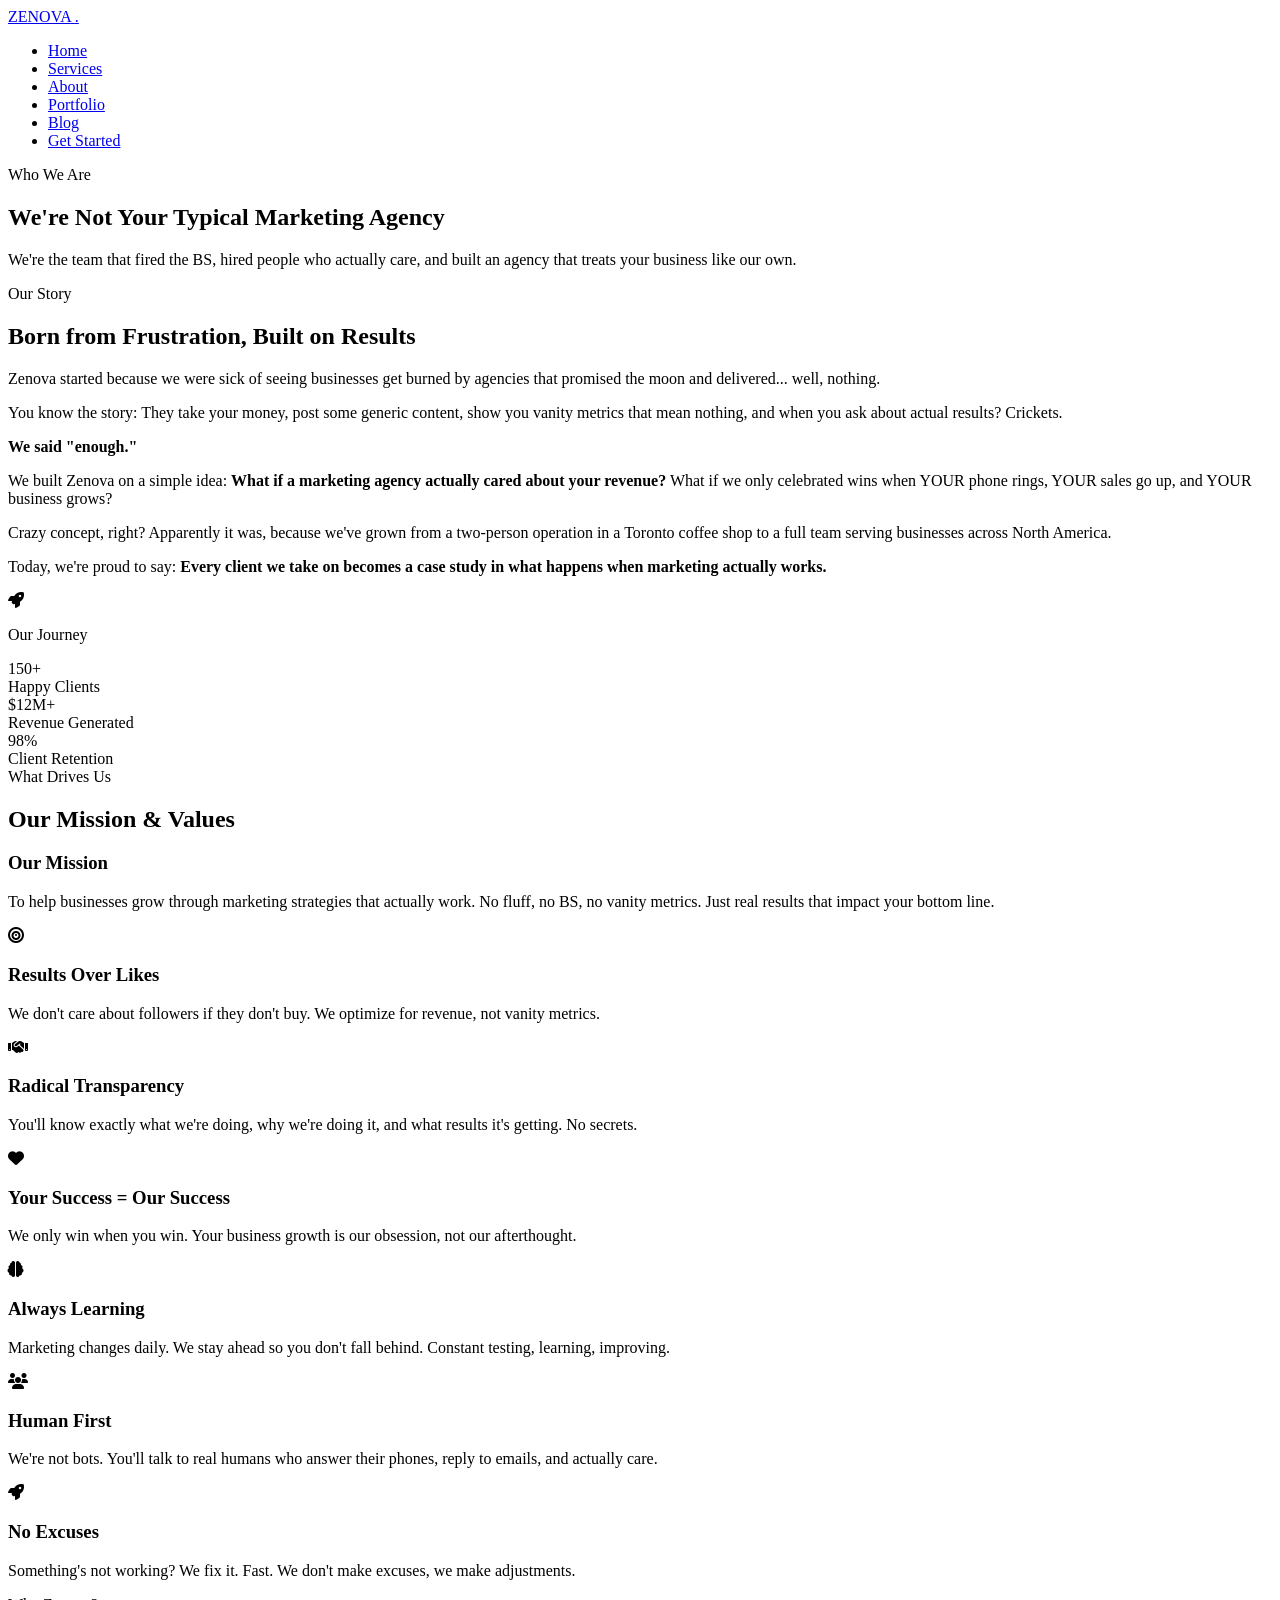
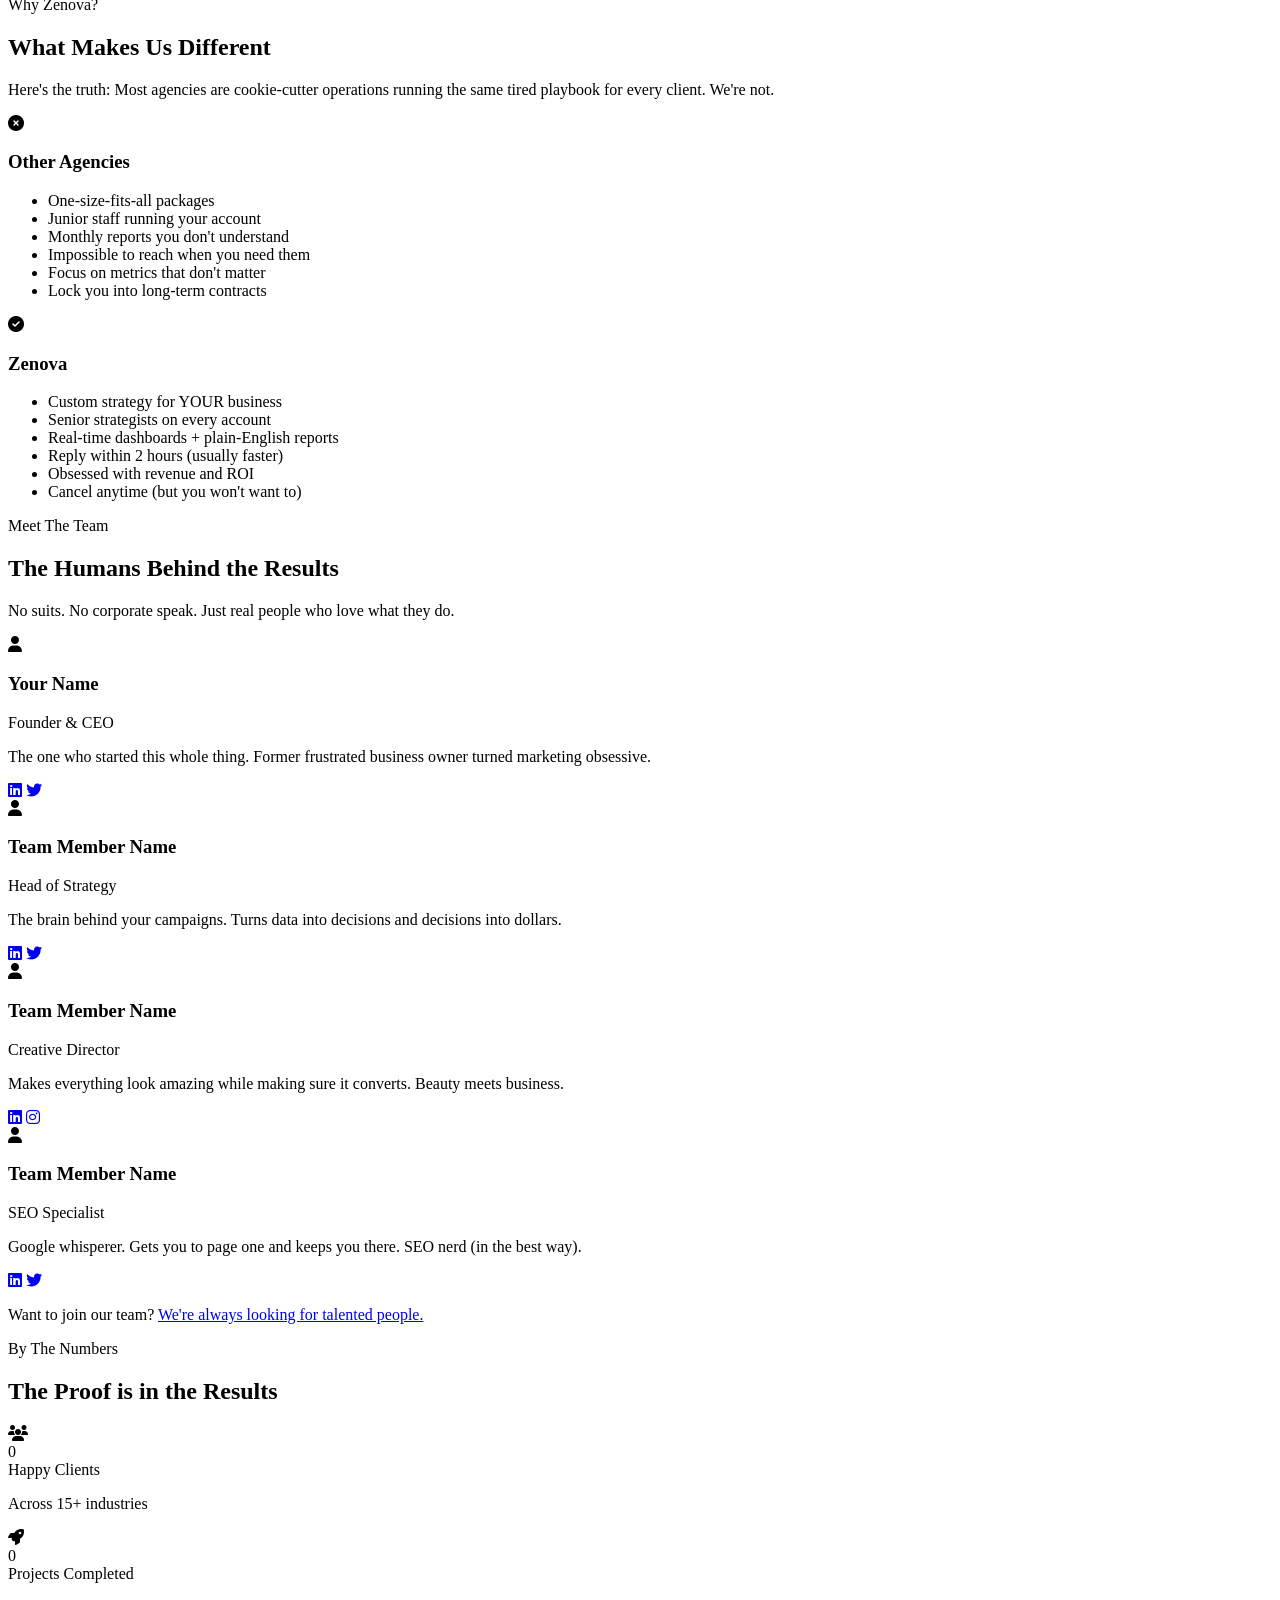
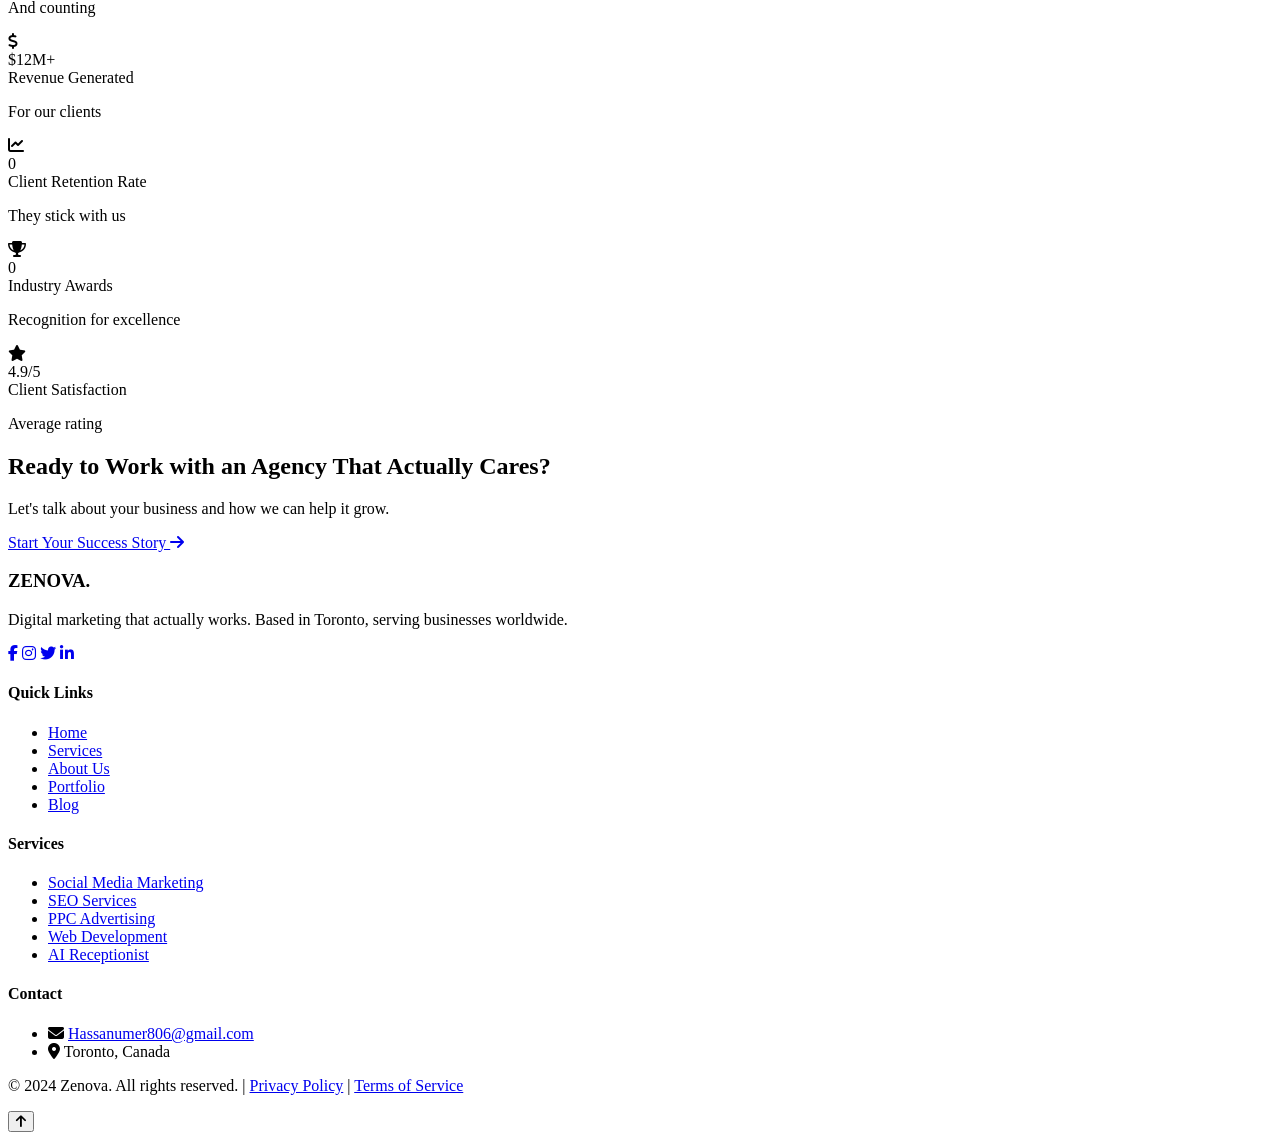
==== about.html @ 7e9802af "Add files via upload" ====
<!DOCTYPE html>
<html lang="en">
<head>
    <meta charset="UTF-8">
    <meta name="viewport" content="width=device-width, initial-scale=1.0">
    
    <!-- SEO Meta Tags -->
    <meta name="description" content="Learn about Zenova - Toronto's digital marketing agency that believes your business deserves better than your cousin running the Instagram page. Meet our team and our mission.">
    <meta name="keywords" content="about Zenova, digital marketing agency Toronto, marketing team, company mission, marketing experts">
    <meta name="author" content="Zenova">
    <meta name="robots" content="index, follow">
    
    <!-- Open Graph Tags -->
    <meta property="og:title" content="About Us - Zenova Digital Marketing Agency">
    <meta property="og:description" content="We're not your typical marketing agency. We're the team that actually cares about your results.">
    <meta property="og:type" content="website">
    <meta property="og:url" content="https://yourwebsite.com/about.html">
    
    <title>About Us | Zenova - Real Marketing, Real Results</title>
    
    <!-- Favicon -->
    <link rel="icon" type="image/x-icon" href="assets/images/favicon.ico">
    
    <!-- Google Fonts -->
    <link rel="preconnect" href="https://fonts.googleapis.com">
    <link rel="preconnect" href="https://fonts.gstatic.com" crossorigin>
    <link href="https://fonts.googleapis.com/css2?family=Poppins:wght@300;400;500;600;700;800&family=Inter:wght@300;400;500;600&display=swap" rel="stylesheet">
    
    <!-- Font Awesome -->
    <link rel="stylesheet" href="https://cdnjs.cloudflare.com/ajax/libs/font-awesome/6.4.0/css/all.min.css">
    
    <!-- CSS Files -->
    <link rel="stylesheet" href="css/main.css">
    <link rel="stylesheet" href="css/animations.css">
    <link rel="stylesheet" href="css/responsive.css">
</head>
<body>

    <!-- Navigation -->
    <nav class="navbar scrolled" id="navbar">
        <div class="container">
            <div class="nav-wrapper">
                <!-- Logo -->
                <a href="index.html" class="logo">
                    <span class="logo-text">ZENOVA</span>
                    <span class="logo-dot">.</span>
                </a>
                
                <!-- Desktop Menu -->
                <ul class="nav-menu" id="nav-menu">
                    <li><a href="index.html" class="nav-link">Home</a></li>
                    <li><a href="services.html" class="nav-link">Services</a></li>
                    <li><a href="about.html" class="nav-link active">About</a></li>
                    <li><a href="portfolio.html" class="nav-link">Portfolio</a></li>
                    <li><a href="blog.html" class="nav-link">Blog</a></li>
                    <li><a href="contact.html" class="btn-nav">Get Started</a></li>
                </ul>
                
                <!-- Mobile Menu Toggle -->
                <div class="hamburger" id="hamburger">
                    <span></span>
                    <span></span>
                    <span></span>
                </div>
            </div>
        </div>
    </nav>

    <!-- Page Header -->
    <section class="page-header">
        <div class="container">
            <div class="page-header-content">
                <span class="page-label">Who We Are</span>
                <h1 class="page-title">We're Not Your Typical Marketing Agency</h1>
                <p class="page-subtitle">
                    We're the team that fired the BS, hired people who actually care, 
                    and built an agency that treats your business like our own.
                </p>
            </div>
        </div>
    </section>

    <!-- Our Story Section -->
    <section class="our-story">
        <div class="container">
            <div class="story-content">
                <div class="story-text">
                    <span class="section-label">Our Story</span>
                    <h2>Born from Frustration, Built on Results</h2>
                    
                    <p>
                        Zenova started because we were sick of seeing businesses get burned by 
                        agencies that promised the moon and delivered... well, nothing.
                    </p>
                    
                    <p>
                        You know the story: They take your money, post some generic content, 
                        show you vanity metrics that mean nothing, and when you ask about actual 
                        results? Crickets.
                    </p>
                    
                    <p>
                        <strong>We said "enough."</strong>
                    </p>
                    
                    <p>
                        We built Zenova on a simple idea: <strong>What if a marketing agency 
                        actually cared about your revenue?</strong> What if we only celebrated wins 
                        when YOUR phone rings, YOUR sales go up, and YOUR business grows?
                    </p>
                    
                    <p>
                        Crazy concept, right? Apparently it was, because we've grown from a 
                        two-person operation in a Toronto coffee shop to a full team serving 
                        businesses across North America.
                    </p>
                    
                    <p>
                        Today, we're proud to say: <strong>Every client we take on becomes a 
                        case study in what happens when marketing actually works.</strong>
                    </p>
                </div>
                
                <div class="story-visual">
                    <div class="story-image-placeholder">
                        <i class="fas fa-rocket"></i>
                        <p>Our Journey</p>
                    </div>
                    
                    <!-- Quick Stats -->
                    <div class="quick-stats">
                        <div class="quick-stat">
                            <div class="stat-number">150+</div>
                            <div class="stat-label">Happy Clients</div>
                        </div>
                        <div class="quick-stat">
                            <div class="stat-number">$12M+</div>
                            <div class="stat-label">Revenue Generated</div>
                        </div>
                        <div class="quick-stat">
                            <div class="stat-number">98%</div>
                            <div class="stat-label">Client Retention</div>
                        </div>
                    </div>
                </div>
            </div>
        </div>
    </section>

    <!-- Mission & Values Section -->
    <section class="mission-values">
        <div class="container">
            <div class="section-header">
                <span class="section-label">What Drives Us</span>
                <h2 class="section-title">Our Mission & Values</h2>
            </div>
            
            <div class="mission-statement">
                <h3>Our Mission</h3>
                <p>
                    To help businesses grow through marketing strategies that actually work. 
                    No fluff, no BS, no vanity metrics. Just real results that impact your bottom line.
                </p>
            </div>
            
            <div class="values-grid">
                <div class="value-card">
                    <div class="value-icon">
                        <i class="fas fa-bullseye"></i>
                    </div>
                    <h3>Results Over Likes</h3>
                    <p>
                        We don't care about followers if they don't buy. We optimize for 
                        revenue, not vanity metrics.
                    </p>
                </div>
                
                <div class="value-card">
                    <div class="value-icon">
                        <i class="fas fa-handshake"></i>
                    </div>
                    <h3>Radical Transparency</h3>
                    <p>
                        You'll know exactly what we're doing, why we're doing it, and 
                        what results it's getting. No secrets.
                    </p>
                </div>
                
                <div class="value-card">
                    <div class="value-icon">
                        <i class="fas fa-heart"></i>
                    </div>
                    <h3>Your Success = Our Success</h3>
                    <p>
                        We only win when you win. Your business growth is our obsession, 
                        not our afterthought.
                    </p>
                </div>
                
                <div class="value-card">
                    <div class="value-icon">
                        <i class="fas fa-brain"></i>
                    </div>
                    <h3>Always Learning</h3>
                    <p>
                        Marketing changes daily. We stay ahead so you don't fall behind. 
                        Constant testing, learning, improving.
                    </p>
                </div>
                
                <div class="value-card">
                    <div class="value-icon">
                        <i class="fas fa-users"></i>
                    </div>
                    <h3>Human First</h3>
                    <p>
                        We're not bots. You'll talk to real humans who answer their phones, 
                        reply to emails, and actually care.
                    </p>
                </div>
                
                <div class="value-card">
                    <div class="value-icon">
                        <i class="fas fa-rocket"></i>
                    </div>
                    <h3>No Excuses</h3>
                    <p>
                        Something's not working? We fix it. Fast. We don't make excuses, 
                        we make adjustments.
                    </p>
                </div>
            </div>
        </div>
    </section>

    <!-- Why Choose Us Section -->
    <section class="why-choose-us">
        <div class="container">
            <div class="why-content">
                <div class="why-text">
                    <span class="section-label">Why Zenova?</span>
                    <h2>What Makes Us Different</h2>
                    <p class="intro-text">
                        Here's the truth: Most agencies are cookie-cutter operations running 
                        the same tired playbook for every client. We're not.
                    </p>
                </div>
                
                <div class="differences-list">
                    <div class="difference-item">
                        <div class="difference-header">
                            <div class="diff-icon">
                                <i class="fas fa-times-circle"></i>
                            </div>
                            <h3>Other Agencies</h3>
                        </div>
                        <ul>
                            <li>One-size-fits-all packages</li>
                            <li>Junior staff running your account</li>
                            <li>Monthly reports you don't understand</li>
                            <li>Impossible to reach when you need them</li>
                            <li>Focus on metrics that don't matter</li>
                            <li>Lock you into long-term contracts</li>
                        </ul>
                    </div>
                    
                    <div class="difference-item zenova-difference">
                        <div class="difference-header">
                            <div class="diff-icon">
                                <i class="fas fa-check-circle"></i>
                            </div>
                            <h3>Zenova</h3>
                        </div>
                        <ul>
                            <li>Custom strategy for YOUR business</li>
                            <li>Senior strategists on every account</li>
                            <li>Real-time dashboards + plain-English reports</li>
                            <li>Reply within 2 hours (usually faster)</li>
                            <li>Obsessed with revenue and ROI</li>
                            <li>Cancel anytime (but you won't want to)</li>
                        </ul>
                    </div>
                </div>
            </div>
        </div>
    </section>

    <!-- Team Section -->
    <section class="team-section">
        <div class="container">
            <div class="section-header">
                <span class="section-label">Meet The Team</span>
                <h2 class="section-title">The Humans Behind the Results</h2>
                <p class="section-subtitle">
                    No suits. No corporate speak. Just real people who love what they do.
                </p>
            </div>
            
            <div class="team-grid">
                <!-- Team Member 1 -->
                <div class="team-member">
                    <div class="member-image">
                        <div class="member-photo-placeholder">
                            <i class="fas fa-user"></i>
                        </div>
                    </div>
                    <div class="member-info">
                        <h3 class="member-name">Your Name</h3>
                        <p class="member-role">Founder & CEO</p>
                        <p class="member-bio">
                            The one who started this whole thing. Former frustrated business 
                            owner turned marketing obsessive.
                        </p>
                        <div class="member-socials">
                            <a href="#"><i class="fab fa-linkedin"></i></a>
                            <a href="#"><i class="fab fa-twitter"></i></a>
                        </div>
                    </div>
                </div>
                
                <!-- Team Member 2 -->
                <div class="team-member">
                    <div class="member-image">
                        <div class="member-photo-placeholder">
                            <i class="fas fa-user"></i>
                        </div>
                    </div>
                    <div class="member-info">
                        <h3 class="member-name">Team Member Name</h3>
                        <p class="member-role">Head of Strategy</p>
                        <p class="member-bio">
                            The brain behind your campaigns. Turns data into decisions and 
                            decisions into dollars.
                        </p>
                        <div class="member-socials">
                            <a href="#"><i class="fab fa-linkedin"></i></a>
                            <a href="#"><i class="fab fa-twitter"></i></a>
                        </div>
                    </div>
                </div>
                
                <!-- Team Member 3 -->
                <div class="team-member">
                    <div class="member-image">
                        <div class="member-photo-placeholder">
                            <i class="fas fa-user"></i>
                        </div>
                    </div>
                    <div class="member-info">
                        <h3 class="member-name">Team Member Name</h3>
                        <p class="member-role">Creative Director</p>
                        <p class="member-bio">
                            Makes everything look amazing while making sure it converts. 
                            Beauty meets business.
                        </p>
                        <div class="member-socials">
                            <a href="#"><i class="fab fa-linkedin"></i></a>
                            <a href="#"><i class="fab fa-instagram"></i></a>
                        </div>
                    </div>
                </div>
                
                <!-- Team Member 4 -->
                <div class="team-member">
                    <div class="member-image">
                        <div class="member-photo-placeholder">
                            <i class="fas fa-user"></i>
                        </div>
                    </div>
                    <div class="member-info">
                        <h3 class="member-name">Team Member Name</h3>
                        <p class="member-role">SEO Specialist</p>
                        <p class="member-bio">
                            Google whisperer. Gets you to page one and keeps you there. 
                            SEO nerd (in the best way).
                        </p>
                        <div class="member-socials">
                            <a href="#"><i class="fab fa-linkedin"></i></a>
                            <a href="#"><i class="fab fa-twitter"></i></a>
                        </div>
                    </div>
                </div>
            </div>
            
            <div class="team-cta">
                <p>Want to join our team? <a href="contact.html">We're always looking for talented people.</a></p>
            </div>
        </div>
    </section>

    <!-- Company Stats Section -->
    <section class="company-stats">
        <div class="container">
            <div class="section-header">
                <span class="section-label">By The Numbers</span>
                <h2 class="section-title">The Proof is in the Results</h2>
            </div>
            
            <div class="stats-grid-large">
                <div class="stat-card">
                    <div class="stat-icon">
                        <i class="fas fa-users"></i>
                    </div>
                    <div class="stat-number" data-target="150">0</div>
                    <div class="stat-label">Happy Clients</div>
                    <p class="stat-desc">Across 15+ industries</p>
                </div>
                
                <div class="stat-card">
                    <div class="stat-icon">
                        <i class="fas fa-rocket"></i>
                    </div>
                    <div class="stat-number" data-target="500">0</div>
                    <div class="stat-label">Projects Completed</div>
                    <p class="stat-desc">And counting</p>
                </div>
                
                <div class="stat-card">
                    <div class="stat-icon">
                        <i class="fas fa-dollar-sign"></i>
                    </div>
                    <div class="stat-number-text">$12M+</div>
                    <div class="stat-label">Revenue Generated</div>
                    <p class="stat-desc">For our clients</p>
                </div>
                
                <div class="stat-card">
                    <div class="stat-icon">
                        <i class="fas fa-chart-line"></i>
                    </div>
                    <div class="stat-number" data-target="98">0</div>
                    <div class="stat-label">Client Retention Rate</div>
                    <p class="stat-desc">They stick with us</p>
                </div>
                
                <div class="stat-card">
                    <div class="stat-icon">
                        <i class="fas fa-trophy"></i>
                    </div>
                    <div class="stat-number" data-target="25">0</div>
                    <div class="stat-label">Industry Awards</div>
                    <p class="stat-desc">Recognition for excellence</p>
                </div>
                
                <div class="stat-card">
                    <div class="stat-icon">
                        <i class="fas fa-star"></i>
                    </div>
                    <div class="stat-number-text">4.9/5</div>
                    <div class="stat-label">Client Satisfaction</div>
                    <p class="stat-desc">Average rating</p>
                </div>
            </div>
        </div>
    </section>

    <!-- CTA Section -->
    <section class="cta-section">
        <div class="container">
            <div class="cta-content">
                <h2>Ready to Work with an Agency That Actually Cares?</h2>
                <p>Let's talk about your business and how we can help it grow.</p>
                <a href="contact.html" class="btn btn-primary btn-large">
                    Start Your Success Story
                    <i class="fas fa-arrow-right"></i>
                </a>
            </div>
        </div>
    </section>

    <!-- Footer -->
    <footer class="footer">
        <div class="container">
            <div class="footer-content">
                <!-- Company Info -->
                <div class="footer-col">
                    <h3 class="footer-logo">ZENOVA<span>.</span></h3>
                    <p class="footer-desc">
                        Digital marketing that actually works. 
                        Based in Toronto, serving businesses worldwide.
                    </p>
                    <div class="social-links">
                        <a href="#" aria-label="Facebook"><i class="fab fa-facebook-f"></i></a>
                        <a href="#" aria-label="Instagram"><i class="fab fa-instagram"></i></a>
                        <a href="#" aria-label="Twitter"><i class="fab fa-twitter"></i></a>
                        <a href="#" aria-label="LinkedIn"><i class="fab fa-linkedin-in"></i></a>
                    </div>
                </div>
                
                <!-- Quick Links -->
                <div class="footer-col">
                    <h4>Quick Links</h4>
                    <ul>
                        <li><a href="index.html">Home</a></li>
                        <li><a href="services.html">Services</a></li>
                        <li><a href="about.html">About Us</a></li>
                        <li><a href="portfolio.html">Portfolio</a></li>
                        <li><a href="blog.html">Blog</a></li>
                    </ul>
                </div>
                
                <!-- Services -->
                <div class="footer-col">
                    <h4>Services</h4>
                    <ul>
                        <li><a href="services.html#social-media">Social Media Marketing</a></li>
                        <li><a href="services.html#seo">SEO Services</a></li>
                        <li><a href="services.html#ppc">PPC Advertising</a></li>
                        <li><a href="services.html#web-dev">Web Development</a></li>
                        <li><a href="services.html#ai-receptionist">AI Receptionist</a></li>
                    </ul>
                </div>
                
                <!-- Contact -->
                <div class="footer-col">
                    <h4>Contact</h4>
                    <ul class="contact-info">
                        <li>
                            <i class="fas fa-envelope"></i>
                            <a href="mailto:Hassanumer806@gmail.com">Hassanumer806@gmail.com</a>
                        </li>
                        <li>
                            <i class="fas fa-map-marker-alt"></i>
                            <span>Toronto, Canada</span>
                        </li>
                    </ul>
                </div>
            </div>
            
            <div class="footer-bottom">
                <p>&copy; 2024 Zenova. All rights reserved. | <a href="#">Privacy Policy</a> | <a href="#">Terms of Service</a></p>
            </div>
        </div>
    </footer>

    <!-- Back to Top Button -->
    <button id="back-to-top" class="back-to-top" aria-label="Back to top">
        <i class="fas fa-arrow-up"></i>
    </button>

    <!-- JavaScript Files -->
    <script src="js/main.js"></script>
    
</body>
</html>
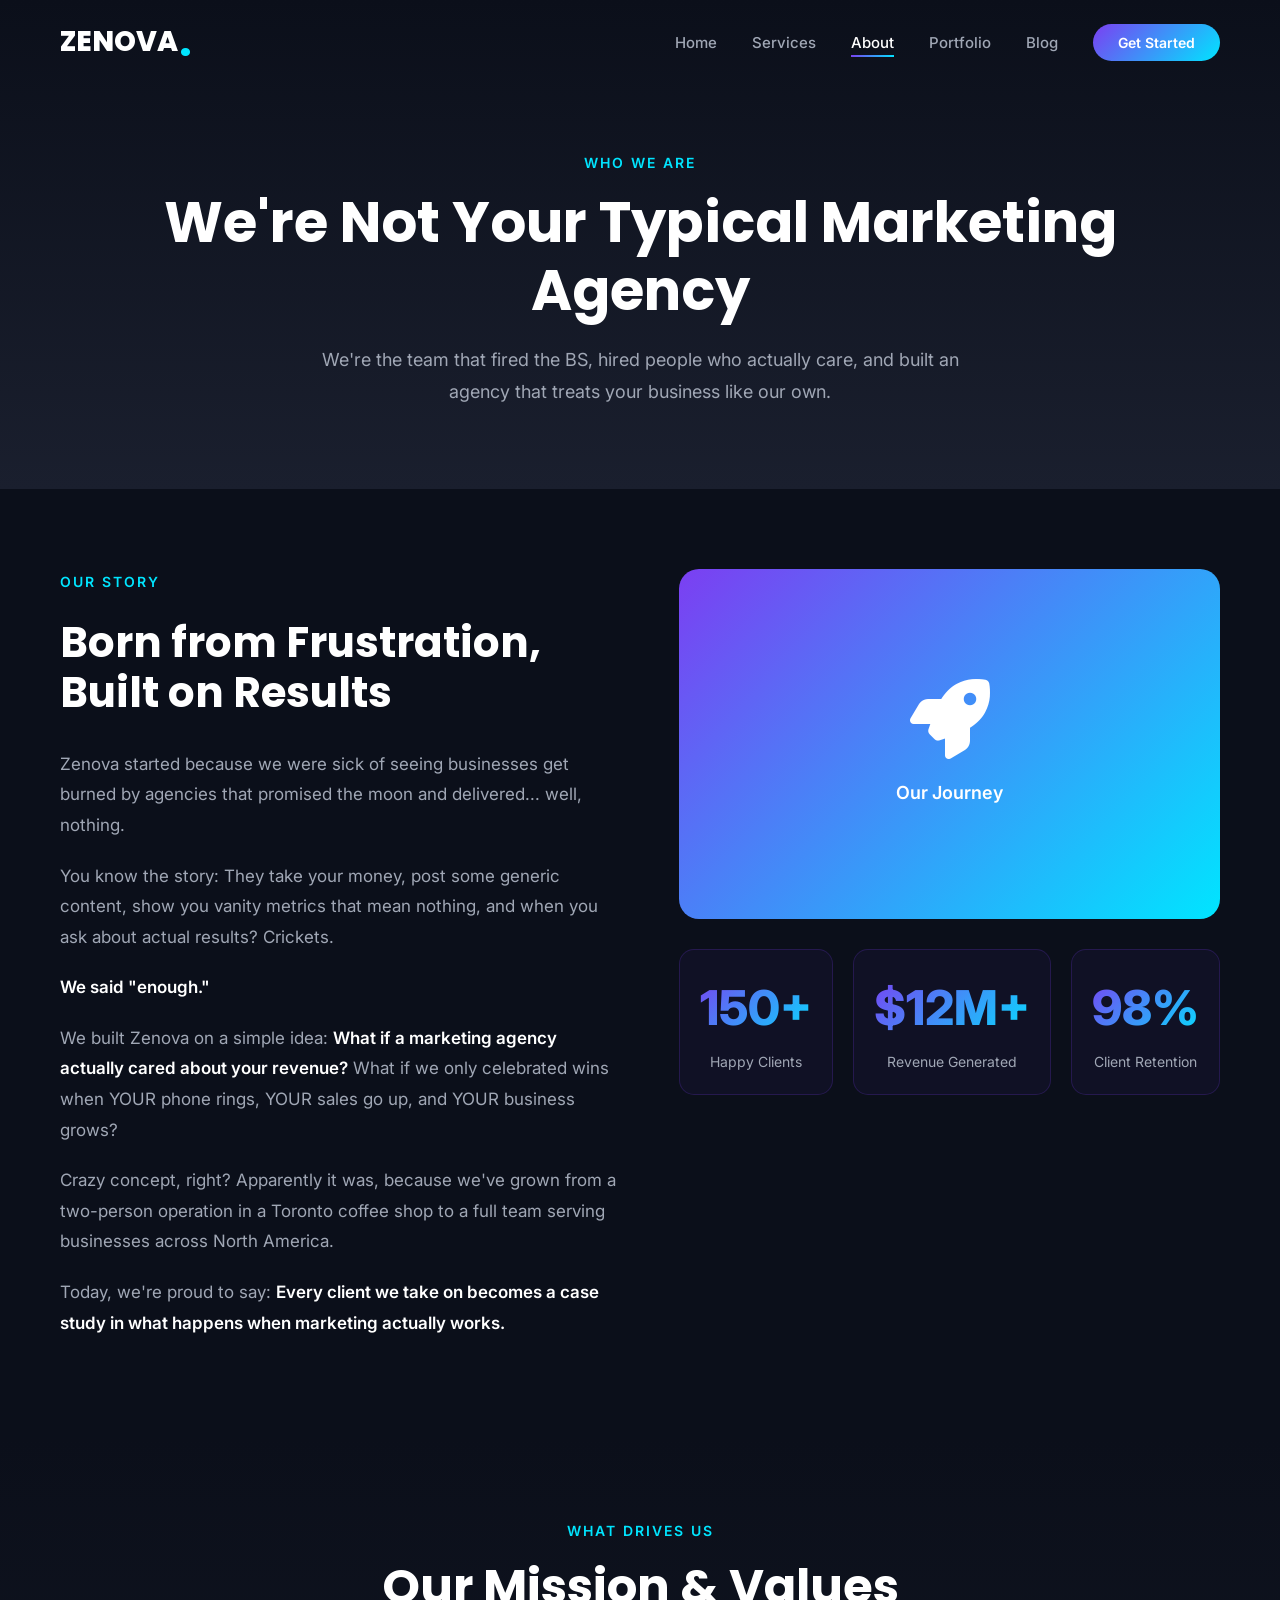
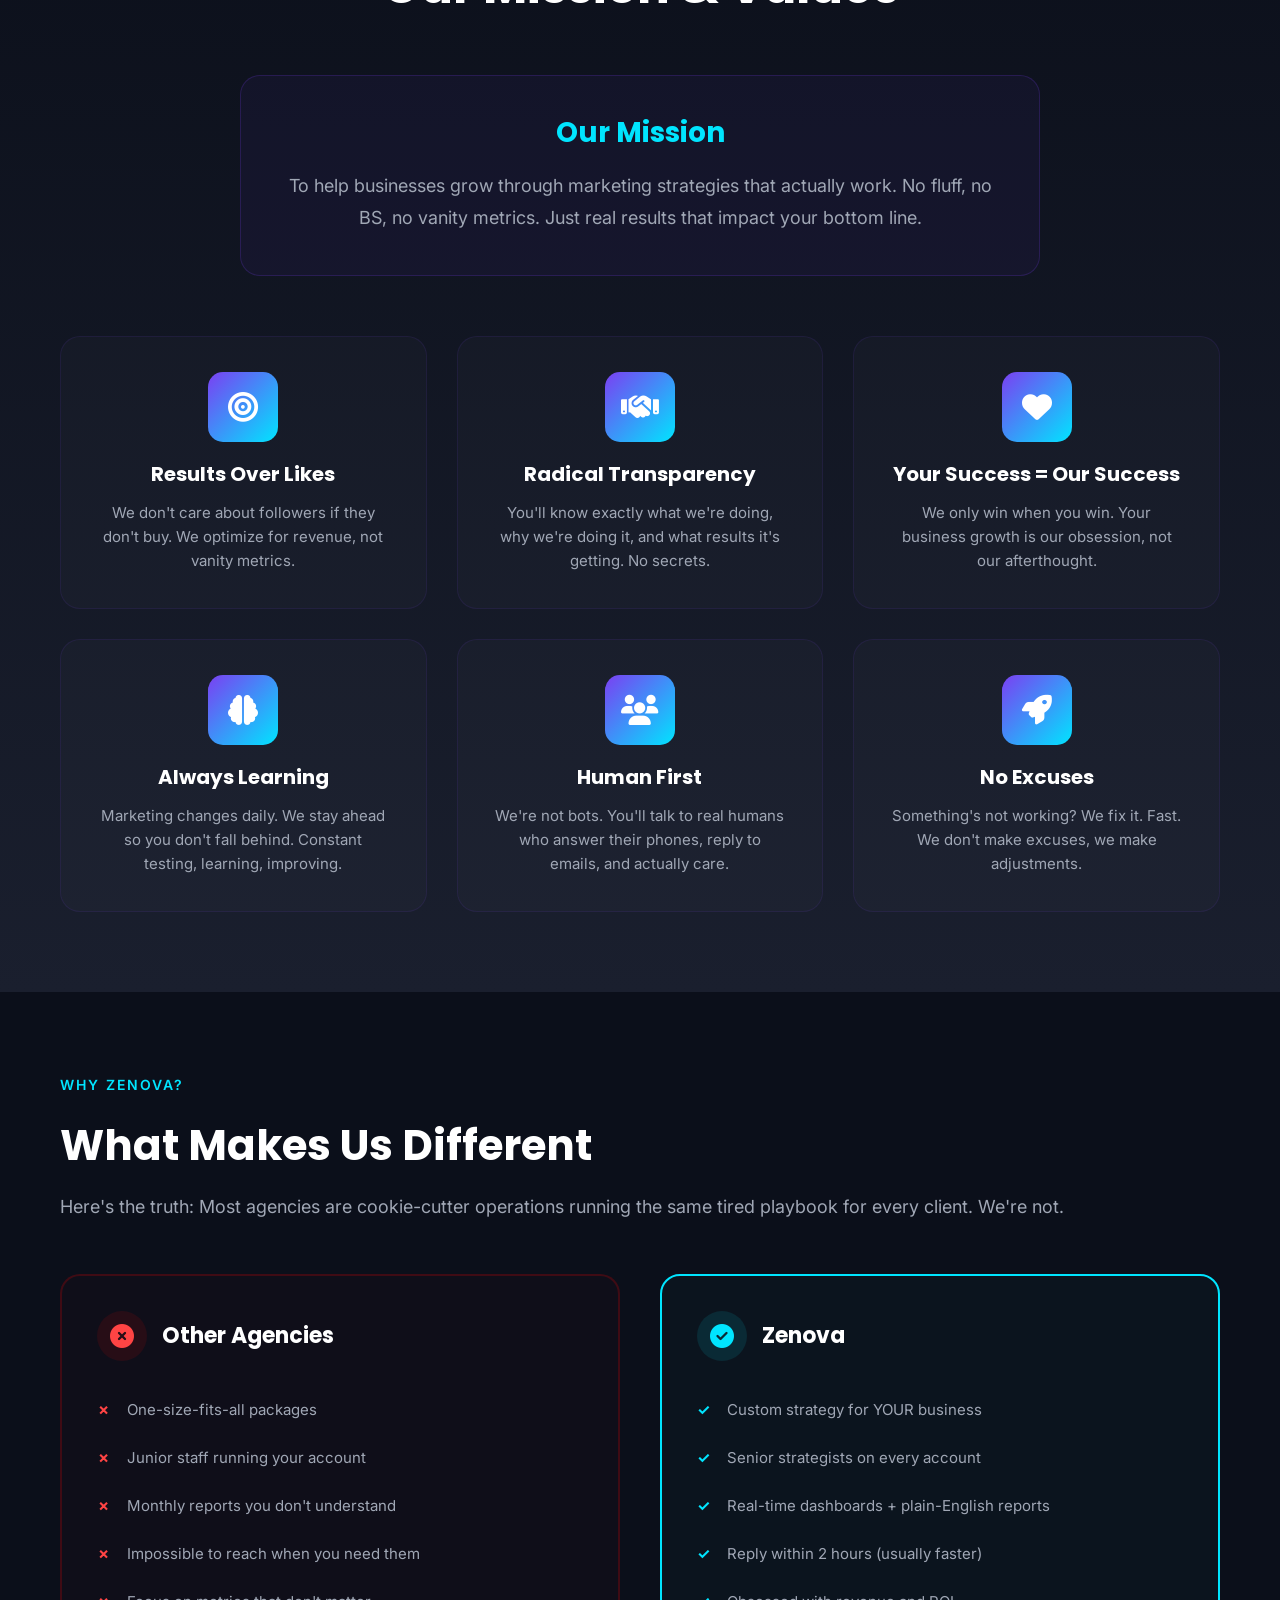
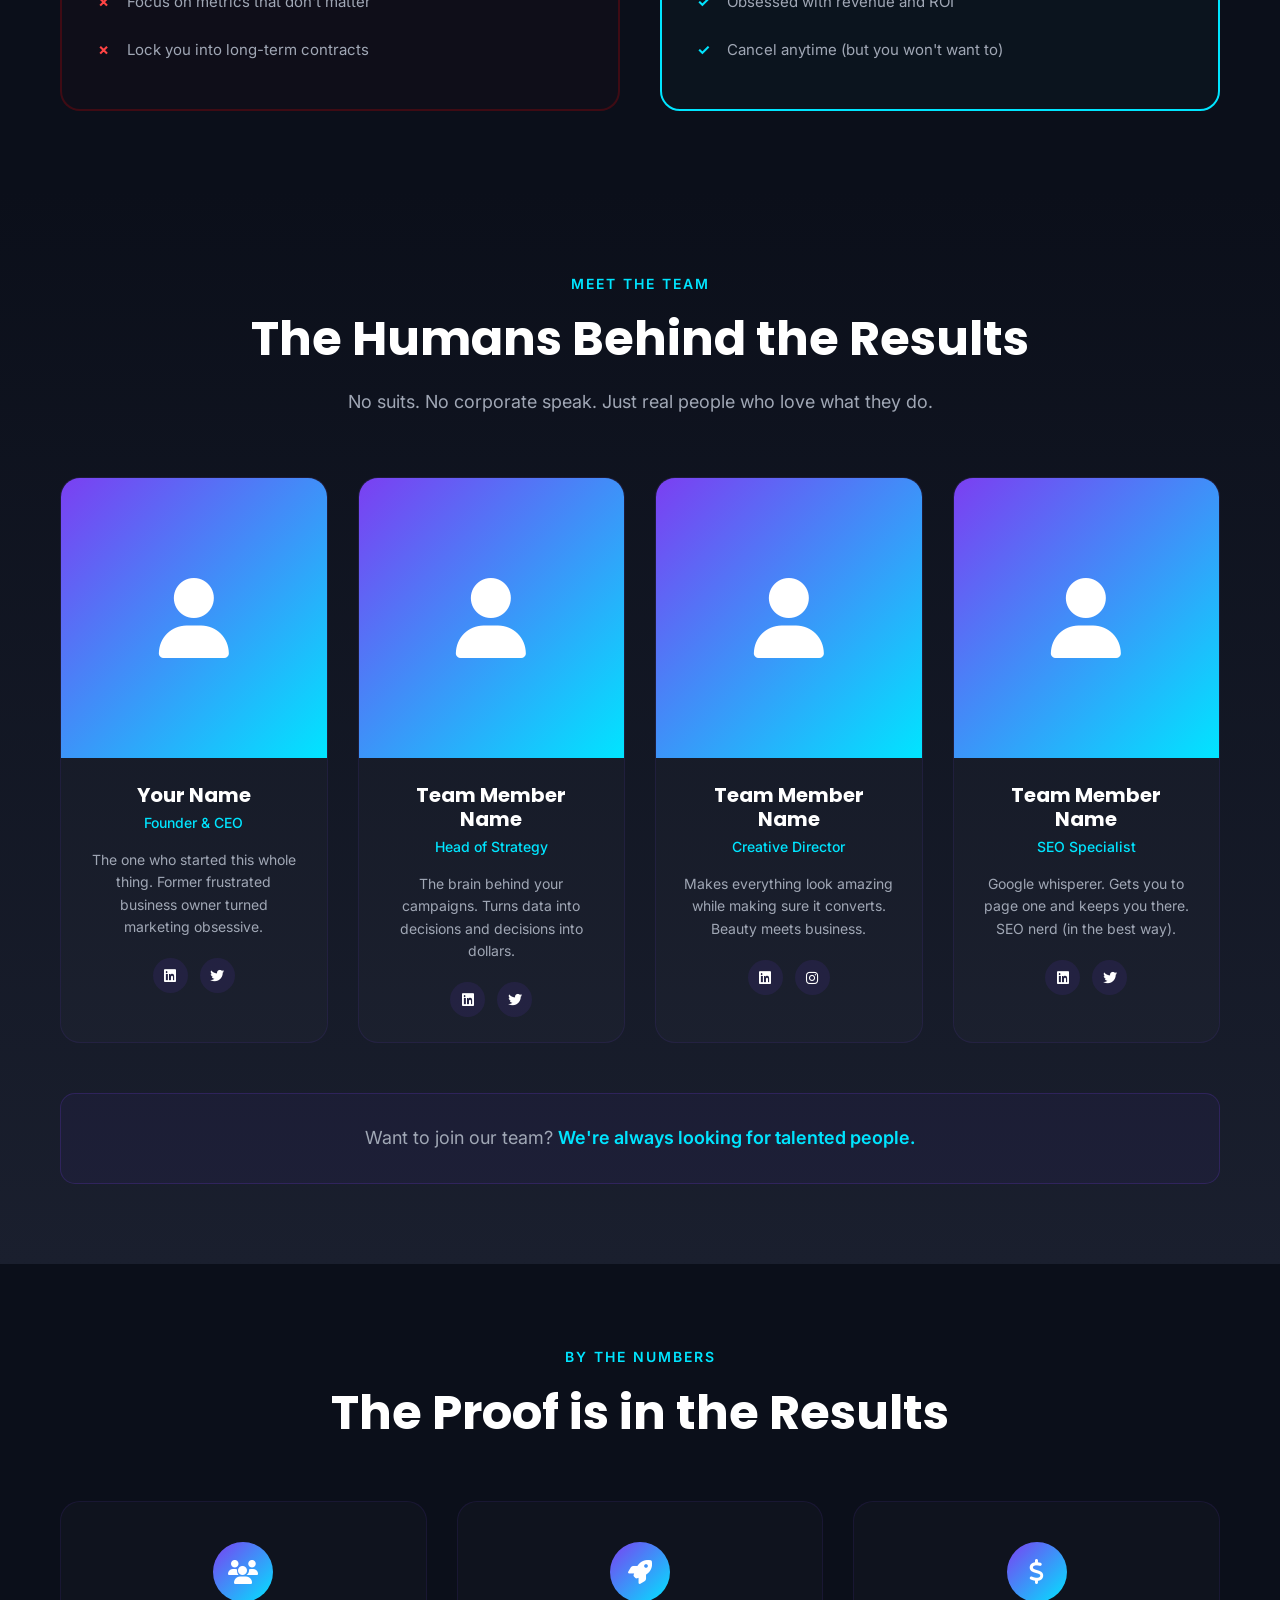
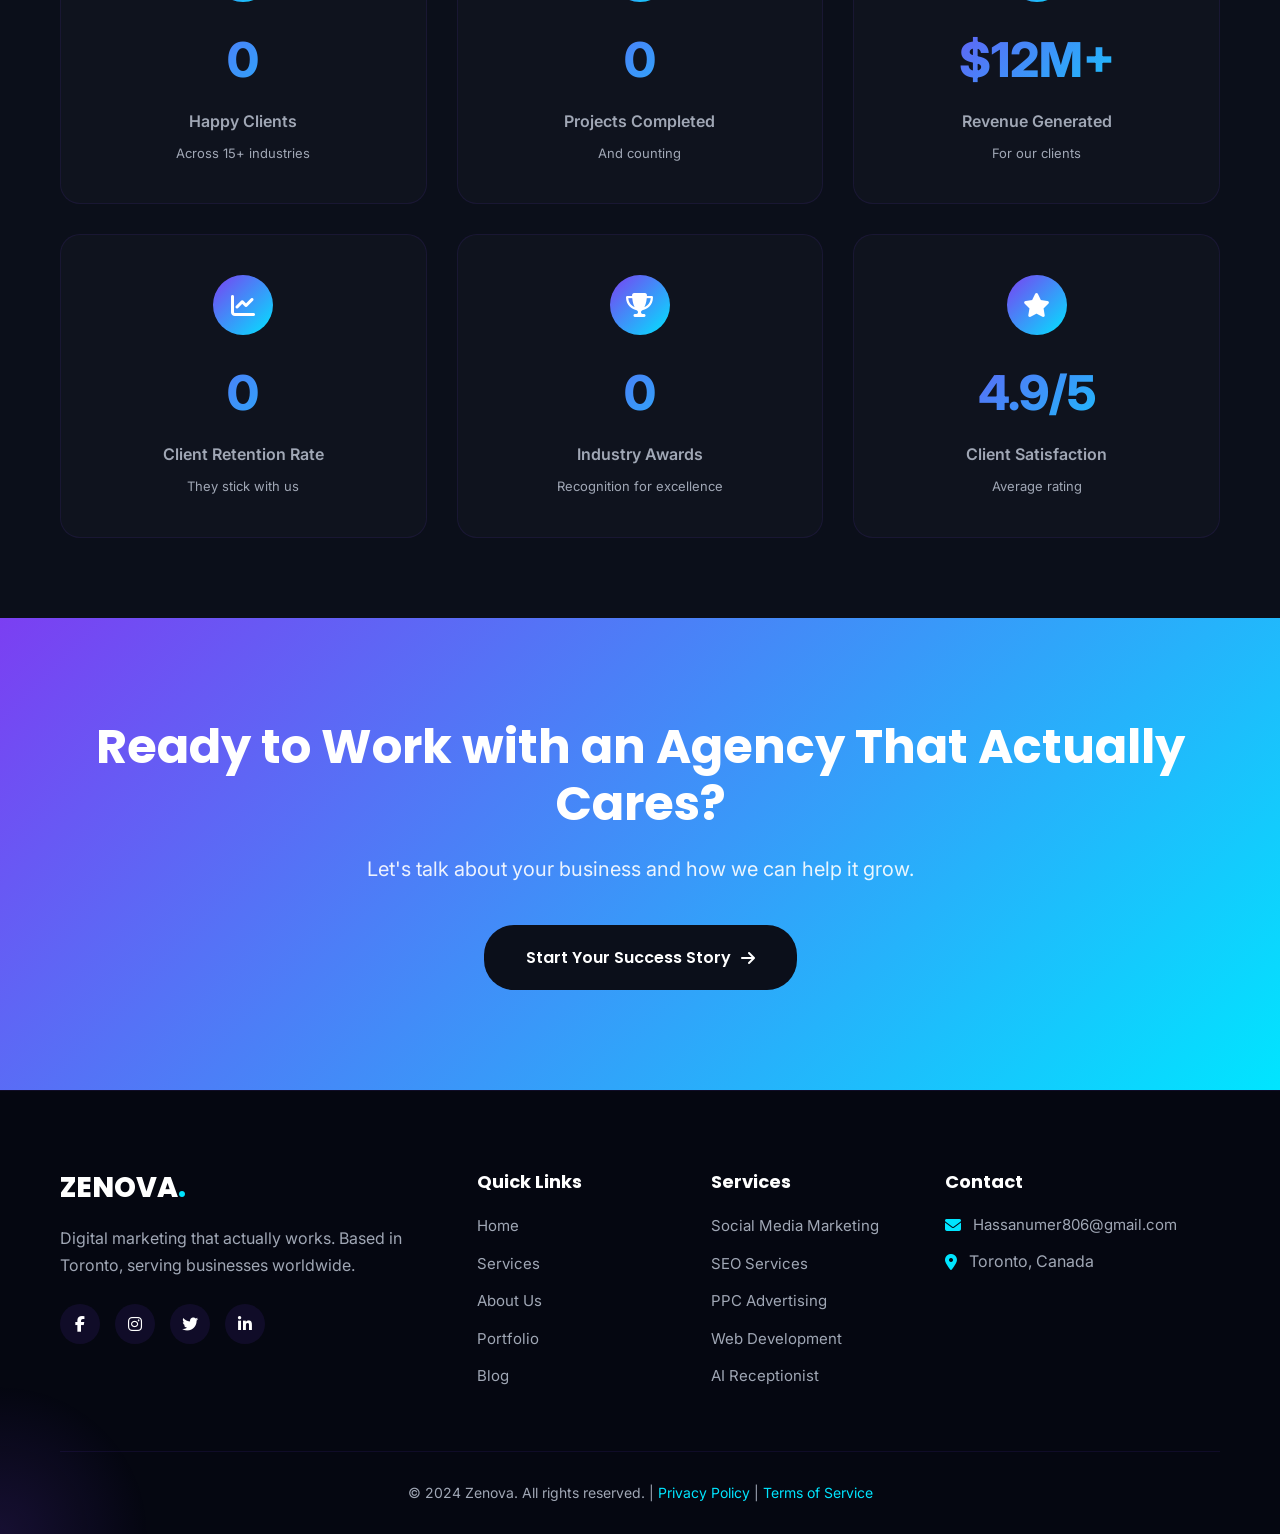
==== commit ecb78ef7: "Update about.html" ====
--- a/about.html
+++ b/about.html
@@ -5,17 +5,28 @@
     <meta name="viewport" content="width=device-width, initial-scale=1.0">
     
     <!-- SEO Meta Tags -->
-    <meta name="description" content="Learn about Zenova - Toronto's digital marketing agency that believes your business deserves better than your cousin running the Instagram page. Meet our team and our mission.">
-    <meta name="keywords" content="about Zenova, digital marketing agency Toronto, marketing team, company mission, marketing experts">
+    <title>About Zenova - Digital Marketing Agency Toronto | Our Story</title>
+    <meta name="description" content="Meet the Zenova team. We're the digital marketing agency that actually gets results. Based in Toronto, serving businesses tired of amateur marketing.">
+    <meta name="keywords" content="about Zenova, digital marketing Toronto, marketing agency team, Toronto marketing experts">
     <meta name="author" content="Zenova">
     <meta name="robots" content="index, follow">
     
-    <!-- Open Graph Tags -->
-    <meta property="og:title" content="About Us - Zenova Digital Marketing Agency">
-    <meta property="og:description" content="We're not your typical marketing agency. We're the team that actually cares about your results.">
+    <!-- Open Graph -->
     <meta property="og:type" content="website">
-    <meta property="og:url" content="https://yourwebsite.com/about.html">
-    
+    <meta property="og:url" content="https://zenova-agency.netlify.app/about.html">
+    <meta property="og:title" content="About Zenova - Real Marketing, Real Results">
+    <meta property="og:description" content="We're not your typical marketing agency. We actually care about your results.">
+    <meta property="og:image" content="https://zenova-agency.netlify.app/assets/images/og-image.jpg">
+    
+    <!-- Twitter -->
+    <meta name="twitter:card" content="summary_large_image">
+    <meta name="twitter:title" content="About Zenova - Digital Marketing Toronto">
+    <meta name="twitter:description" content="We're the team that actually cares about your results.">
+    
+    <!-- Canonical -->
+    <link rel="canonical" href="https://zenova-agency.netlify.app/about.html">
+    
+    <!-- Your existing CSS links stay below -->
     <title>About Us | Zenova - Real Marketing, Real Results</title>
     
     <!-- Favicon -->
@@ -542,4 +553,5 @@
     <script src="js/main.js"></script>
     
 </body>
-</html>+
+</html>
--- a/css/main.css
+++ b/css/main.css
@@ -0,0 +1,2743 @@
+/* ========================================
+   ZENOVA - Main Stylesheet
+   ======================================== */
+
+/* CSS Variables */
+:root {
+    --primary-color: #0B0F1A;
+    --secondary-color: #7B3FF2;
+    --accent-color: #00E5FF;
+    --text-white: #FFFFFF;
+    --text-gray: #A0A7B5;
+    --gradient-primary: linear-gradient(135deg, #7B3FF2 0%, #00E5FF 100%);
+    --gradient-dark: linear-gradient(180deg, #0B0F1A 0%, #1a1f2e 100%);
+    --shadow-sm: 0 2px 10px rgba(123, 63, 242, 0.1);
+    --shadow-md: 0 8px 30px rgba(123, 63, 242, 0.2);
+    --shadow-lg: 0 15px 50px rgba(0, 229, 255, 0.3);
+    --transition: all 0.3s cubic-bezier(0.4, 0, 0.2, 1);
+}
+
+/* ========================================
+   RESET & BASE STYLES
+   ======================================== */
+
+* {
+    margin: 0;
+    padding: 0;
+    box-sizing: border-box;
+}
+
+html {
+    scroll-behavior: smooth;
+    font-size: 16px;
+}
+
+body {
+    font-family: 'Inter', sans-serif;
+    background-color: var(--primary-color);
+    color: var(--text-white);
+    line-height: 1.6;
+    overflow-x: hidden;
+}
+
+h1, h2, h3, h4, h5, h6 {
+    font-family: 'Poppins', sans-serif;
+    font-weight: 700;
+    line-height: 1.2;
+}
+
+a {
+    text-decoration: none;
+    color: inherit;
+    transition: var(--transition);
+}
+
+img {
+    max-width: 100%;
+    height: auto;
+    display: block;
+}
+
+ul {
+    list-style: none;
+}
+
+/* Container */
+.container {
+    max-width: 1200px;
+    margin: 0 auto;
+    padding: 0 20px;
+}
+
+/* ========================================
+   LOADING SCREEN
+   ======================================== */
+
+#loading-screen {
+    position: fixed;
+    top: 0;
+    left: 0;
+    width: 100%;
+    height: 100%;
+    background: var(--primary-color);
+    display: flex;
+    justify-content: center;
+    align-items: center;
+    z-index: 10000;
+    transition: opacity 0.5s, visibility 0.5s;
+}
+
+#loading-screen.hidden {
+    opacity: 0;
+    visibility: hidden;
+}
+
+.loader-inner {
+    text-align: center;
+}
+
+.loader-circle {
+    width: 60px;
+    height: 60px;
+    border: 3px solid rgba(123, 63, 242, 0.2);
+    border-top: 3px solid var(--secondary-color);
+    border-radius: 50%;
+    animation: spin 1s linear infinite;
+    margin: 0 auto 20px;
+}
+
+.loader-text {
+    font-family: 'Poppins', sans-serif;
+    font-size: 24px;
+    font-weight: 700;
+    background: var(--gradient-primary);
+    -webkit-background-clip: text;
+    -webkit-text-fill-color: transparent;
+    background-clip: text;
+}
+
+@keyframes spin {
+    0% { transform: rotate(0deg); }
+    100% { transform: rotate(360deg); }
+}
+
+/* ========================================
+   NAVIGATION
+   ======================================== */
+
+.navbar {
+    position: fixed;
+    top: 0;
+    left: 0;
+    width: 100%;
+    padding: 20px 0;
+    background: transparent;
+    z-index: 1000;
+    transition: var(--transition);
+}
+
+.navbar.scrolled {
+    background: rgba(11, 15, 26, 0.95);
+    backdrop-filter: blur(10px);
+    padding: 15px 0;
+    box-shadow: 0 5px 20px rgba(0, 0, 0, 0.3);
+}
+
+.nav-wrapper {
+    display: flex;
+    justify-content: space-between;
+    align-items: center;
+}
+
+.logo {
+    font-family: 'Poppins', sans-serif;
+    font-size: 28px;
+    font-weight: 800;
+    color: var(--text-white);
+    display: flex;
+    align-items: center;
+}
+
+.logo-dot {
+    color: var(--accent-color);
+    font-size: 40px;
+    line-height: 0;
+    margin-left: 2px;
+}
+
+.nav-menu {
+    display: flex;
+    align-items: center;
+    gap: 35px;
+}
+
+.nav-link {
+    font-size: 15px;
+    font-weight: 500;
+    color: var(--text-gray);
+    position: relative;
+    padding: 5px 0;
+}
+
+.nav-link::after {
+    content: '';
+    position: absolute;
+    bottom: 0;
+    left: 0;
+    width: 0;
+    height: 2px;
+    background: var(--gradient-primary);
+    transition: width 0.3s;
+}
+
+.nav-link:hover,
+.nav-link.active {
+    color: var(--text-white);
+}
+
+.nav-link:hover::after,
+.nav-link.active::after {
+    width: 100%;
+}
+
+.btn-nav {
+    padding: 10px 25px;
+    background: var(--gradient-primary);
+    border-radius: 25px;
+    font-weight: 600;
+    font-size: 14px;
+    transition: var(--transition);
+}
+
+.btn-nav:hover {
+    transform: translateY(-2px);
+    box-shadow: var(--shadow-md);
+}
+
+/* Hamburger Menu (Mobile) */
+.hamburger {
+    display: none;
+    flex-direction: column;
+    cursor: pointer;
+    gap: 5px;
+}
+
+.hamburger span {
+    width: 25px;
+    height: 3px;
+    background: var(--text-white);
+    border-radius: 3px;
+    transition: var(--transition);
+}
+
+.hamburger.active span:nth-child(1) {
+    transform: rotate(45deg) translate(8px, 8px);
+}
+
+.hamburger.active span:nth-child(2) {
+    opacity: 0;
+}
+
+.hamburger.active span:nth-child(3) {
+    transform: rotate(-45deg) translate(7px, -7px);
+}
+
+/* ========================================
+   BUTTONS
+   ======================================== */
+
+.btn {
+    display: inline-flex;
+    align-items: center;
+    gap: 10px;
+    padding: 14px 30px;
+    font-family: 'Poppins', sans-serif;
+    font-weight: 600;
+    font-size: 15px;
+    border-radius: 30px;
+    cursor: pointer;
+    transition: var(--transition);
+    border: 2px solid transparent;
+}
+
+.btn-primary {
+    background: var(--gradient-primary);
+    color: var(--text-white);
+}
+
+.btn-primary:hover {
+    transform: translateY(-3px);
+    box-shadow: var(--shadow-lg);
+}
+
+.btn-secondary {
+    background: transparent;
+    color: var(--text-white);
+    border: 2px solid var(--secondary-color);
+}
+
+.btn-secondary:hover {
+    background: var(--secondary-color);
+    transform: translateY(-3px);
+}
+
+.btn-large {
+    padding: 18px 40px;
+    font-size: 16px;
+}
+
+/* ========================================
+   HERO SECTION
+   ======================================== */
+
+.hero {
+    position: relative;
+    min-height: 100vh;
+    display: flex;
+    align-items: center;
+    overflow: hidden;
+    padding-top: 80px;
+}
+
+#hero-canvas {
+    position: absolute;
+    top: 0;
+    left: 0;
+    width: 100%;
+    height: 100%;
+    z-index: 0;
+}
+
+.hero-content {
+    position: relative;
+    z-index: 1;
+    padding: 60px 0;
+}
+
+.hero-text {
+    max-width: 800px;
+    margin-bottom: 60px;
+}
+
+.hero-title {
+    font-size: 64px;
+    margin-bottom: 30px;
+    line-height: 1.1;
+}
+
+.title-line {
+    display: block;
+    opacity: 0;
+    transform: translateY(30px);
+    animation: fadeInUp 0.8s forwards;
+}
+
+.title-line:nth-child(1) { animation-delay: 0.2s; }
+.title-line:nth-child(2) { animation-delay: 0.4s; }
+.title-line:nth-child(3) { animation-delay: 0.6s; }
+.title-line:nth-child(4) { animation-delay: 0.8s; }
+
+.highlight {
+    background: var(--gradient-primary);
+    -webkit-background-clip: text;
+    -webkit-text-fill-color: transparent;
+    background-clip: text;
+}
+
+@keyframes fadeInUp {
+    to {
+        opacity: 1;
+        transform: translateY(0);
+    }
+}
+
+.hero-subtitle {
+    font-size: 18px;
+    color: var(--text-gray);
+    margin-bottom: 40px;
+    max-width: 600px;
+    line-height: 1.8;
+    opacity: 0;
+    animation: fadeInUp 0.8s 1s forwards;
+}
+
+.hero-cta {
+    display: flex;
+    gap: 20px;
+    flex-wrap: wrap;
+    opacity: 0;
+    animation: fadeInUp 0.8s 1.2s forwards;
+}
+
+/* Hero Stats */
+.hero-stats {
+    display: grid;
+    grid-template-columns: repeat(3, 1fr);
+    gap: 40px;
+    max-width: 600px;
+    opacity: 0;
+    animation: fadeInUp 0.8s 1.4s forwards;
+}
+
+.stat-item {
+    text-align: left;
+}
+
+.stat-number {
+    font-size: 48px;
+    font-weight: 800;
+    background: var(--gradient-primary);
+    -webkit-background-clip: text;
+    -webkit-text-fill-color: transparent;
+    background-clip: text;
+    margin-bottom: 5px;
+}
+
+.stat-label {
+    font-size: 14px;
+    color: var(--text-gray);
+}
+
+/* Scroll Indicator */
+.scroll-indicator {
+    position: absolute;
+    bottom: 40px;
+    left: 50%;
+    transform: translateX(-50%);
+    text-align: center;
+    opacity: 0;
+    animation: fadeInUp 0.8s 1.6s forwards;
+}
+
+.mouse {
+    width: 30px;
+    height: 50px;
+    border: 2px solid var(--accent-color);
+    border-radius: 20px;
+    margin: 0 auto 10px;
+    position: relative;
+}
+
+.wheel {
+    width: 4px;
+    height: 10px;
+    background: var(--accent-color);
+    border-radius: 2px;
+    position: absolute;
+    top: 10px;
+    left: 50%;
+    transform: translateX(-50%);
+    animation: scroll 1.5s infinite;
+}
+
+@keyframes scroll {
+    0% { opacity: 1; transform: translateX(-50%) translateY(0); }
+    100% { opacity: 0; transform: translateX(-50%) translateY(20px); }
+}
+
+.scroll-indicator p {
+    font-size: 12px;
+    color: var(--text-gray);
+    text-transform: uppercase;
+    letter-spacing: 2px;
+}
+
+/* ========================================
+   SECTION HEADERS
+   ======================================== */
+
+.section-header {
+    text-align: center;
+    margin-bottom: 60px;
+}
+
+.section-label {
+    display: inline-block;
+    font-size: 14px;
+    font-weight: 600;
+    color: var(--accent-color);
+    text-transform: uppercase;
+    letter-spacing: 2px;
+    margin-bottom: 15px;
+}
+
+.section-title {
+    font-size: 48px;
+    margin-bottom: 20px;
+}
+
+.section-subtitle {
+    font-size: 18px;
+    color: var(--text-gray);
+    max-width: 600px;
+    margin: 0 auto;
+}
+
+/* ========================================
+   SERVICES SECTION
+   ======================================== */
+
+.services-preview {
+    padding: 120px 0;
+    background: var(--gradient-dark);
+}
+
+.services-grid {
+    display: grid;
+    grid-template-columns: repeat(auto-fit, minmax(320px, 1fr));
+    gap: 30px;
+}
+
+.service-card {
+    background: rgba(255, 255, 255, 0.03);
+    border: 1px solid rgba(123, 63, 242, 0.1);
+    border-radius: 20px;
+    padding: 40px 30px;
+    transition: var(--transition);
+    cursor: pointer;
+}
+
+.service-card:hover {
+    transform: translateY(-10px);
+    background: rgba(123, 63, 242, 0.05);
+    border-color: var(--secondary-color);
+    box-shadow: var(--shadow-lg);
+}
+
+.service-icon {
+    width: 70px;
+    height: 70px;
+    background: var(--gradient-primary);
+    border-radius: 15px;
+    display: flex;
+    align-items: center;
+    justify-content: center;
+    font-size: 32px;
+    margin-bottom: 25px;
+    transition: var(--transition);
+}
+
+.service-card:hover .service-icon {
+    transform: scale(1.1) rotate(5deg);
+}
+
+.service-title {
+    font-size: 22px;
+    margin-bottom: 15px;
+}
+
+.service-description {
+    color: var(--text-gray);
+    margin-bottom: 20px;
+    line-height: 1.7;
+}
+
+.service-link {
+    color: var(--accent-color);
+    font-weight: 600;
+    display: inline-flex;
+    align-items: center;
+    gap: 8px;
+}
+
+.service-link:hover {
+    gap: 12px;
+}
+
+/* ========================================
+   WHY US SECTION
+   ======================================== */
+
+.why-us {
+    padding: 120px 0;
+}
+
+.why-us-content {
+    display: grid;
+    grid-template-columns: 1fr 1fr;
+    gap: 80px;
+    align-items: center;
+}
+
+.why-us-text h2 {
+    font-size: 42px;
+    margin-bottom: 20px;
+}
+
+.why-us-text > p {
+    font-size: 18px;
+    color: var(--text-gray);
+    margin-bottom: 40px;
+    line-height: 1.8;
+}
+
+.features-list {
+    margin-bottom: 40px;
+}
+
+.feature-item {
+    display: flex;
+    gap: 20px;
+    margin-bottom: 25px;
+}
+
+.feature-item i {
+    font-size: 24px;
+    color: var(--accent-color);
+    flex-shrink: 0;
+}
+
+.feature-item h4 {
+    font-size: 18px;
+    margin-bottom: 5px;
+}
+
+.feature-item p {
+    color: var(--text-gray);
+    font-size: 15px;
+}
+
+.why-us-visual {
+    display: flex;
+    align-items: center;
+    justify-content: center;
+}
+
+.visual-placeholder {
+    width: 400px;
+    height: 400px;
+    background: var(--gradient-primary);
+    border-radius: 20px;
+    display: flex;
+    align-items: center;
+    justify-content: center;
+    font-size: 120px;
+    opacity: 0.8;
+}
+
+/* ========================================
+   CTA SECTION
+   ======================================== */
+
+.cta-section {
+    padding: 100px 0;
+    background: var(--gradient-primary);
+    text-align: center;
+}
+
+.cta-content h2 {
+    font-size: 48px;
+    margin-bottom: 20px;
+}
+
+.cta-content p {
+    font-size: 20px;
+    margin-bottom: 40px;
+    opacity: 0.9;
+}
+
+.cta-section .btn-primary {
+    background: var(--primary-color);
+}
+
+.cta-section .btn-primary:hover {
+    background: #000;
+}
+
+/* ========================================
+   FOOTER
+   ======================================== */
+
+.footer {
+    background: #050711;
+    padding: 80px 0 30px;
+    border-top: 1px solid rgba(123, 63, 242, 0.1);
+}
+
+.footer-content {
+    display: grid;
+    grid-template-columns: 2fr 1fr 1fr 1.5fr;
+    gap: 50px;
+    margin-bottom: 50px;
+}
+
+.footer-logo {
+    font-family: 'Poppins', sans-serif;
+    font-size: 28px;
+    font-weight: 800;
+    margin-bottom: 20px;
+}
+
+.footer-logo span {
+    color: var(--accent-color);
+}
+
+.footer-desc {
+    color: var(--text-gray);
+    margin-bottom: 25px;
+    line-height: 1.7;
+}
+
+.social-links {
+    display: flex;
+    gap: 15px;
+}
+
+.social-links a {
+    width: 40px;
+    height: 40px;
+    background: rgba(123, 63, 242, 0.1);
+    border-radius: 50%;
+    display: flex;
+    align-items: center;
+    justify-content: center;
+    font-size: 16px;
+    transition: var(--transition);
+}
+
+.social-links a:hover {
+    background: var(--gradient-primary);
+    transform: translateY(-3px);
+}
+
+.footer-col h4 {
+    font-size: 18px;
+    margin-bottom: 20px;
+}
+
+.footer-col ul li {
+    margin-bottom: 12px;
+}
+
+.footer-col ul li a {
+    color: var(--text-gray);
+    font-size: 15px;
+    transition: var(--transition);
+}
+
+.footer-col ul li a:hover {
+    color: var(--accent-color);
+    padding-left: 5px;
+}
+
+.contact-info li {
+    display: flex;
+    align-items: center;
+    gap: 12px;
+    color: var(--text-gray);
+    margin-bottom: 15px;
+}
+
+.contact-info i {
+    color: var(--accent-color);
+    font-size: 16px;
+}
+
+.footer-bottom {
+    text-align: center;
+    padding-top: 30px;
+    border-top: 1px solid rgba(123, 63, 242, 0.1);
+}
+
+.footer-bottom p {
+    color: var(--text-gray);
+    font-size: 14px;
+}
+
+.footer-bottom a {
+    color: var(--accent-color);
+}
+
+.footer-bottom a:hover {
+    text-decoration: underline;
+}
+
+/* ========================================
+   BACK TO TOP BUTTON
+   ======================================== */
+
+.back-to-top {
+    position: fixed;
+    bottom: 30px;
+    right: 30px;
+    width: 50px;
+    height: 50px;
+    background: var(--gradient-primary);
+    border: none;
+    border-radius: 50%;
+    color: var(--text-white);
+    font-size: 20px;
+    cursor: pointer;
+    opacity: 0;
+    visibility: hidden;
+    transition: var(--transition);
+    z-index: 999;
+}
+
+.back-to-top.visible {
+    opacity: 1;
+    visibility: visible;
+}
+
+.back-to-top:hover {
+    transform: translateY(-5px);
+    box-shadow: var(--shadow-lg);
+}
+/* ========================================
+   SERVICES PAGE STYLES
+   ======================================== */
+
+/* Page Header */
+.page-header {
+    padding: 150px 0 80px;
+    background: var(--gradient-dark);
+    text-align: center;
+}
+
+.page-label {
+    display: inline-block;
+    font-size: 14px;
+    font-weight: 600;
+    color: var(--accent-color);
+    text-transform: uppercase;
+    letter-spacing: 2px;
+    margin-bottom: 15px;
+}
+
+.page-title {
+    font-size: 56px;
+    margin-bottom: 20px;
+}
+
+.page-subtitle {
+    font-size: 18px;
+    color: var(--text-gray);
+    max-width: 700px;
+    margin: 0 auto;
+    line-height: 1.8;
+}
+
+/* Services Detail Section */
+.services-detail {
+    padding: 80px 0;
+}
+
+.service-detail-card {
+    background: rgba(255, 255, 255, 0.02);
+    border: 1px solid rgba(123, 63, 242, 0.1);
+    border-radius: 20px;
+    padding: 50px;
+    margin-bottom: 40px;
+    transition: var(--transition);
+}
+
+.service-detail-card:hover {
+    border-color: var(--secondary-color);
+    box-shadow: var(--shadow-lg);
+}
+
+.service-detail-header {
+    display: flex;
+    align-items: center;
+    gap: 25px;
+    margin-bottom: 40px;
+}
+
+.service-detail-icon {
+    width: 80px;
+    height: 80px;
+    background: var(--gradient-primary);
+    border-radius: 15px;
+    display: flex;
+    align-items: center;
+    justify-content: center;
+    font-size: 36px;
+    flex-shrink: 0;
+}
+
+.service-detail-title {
+    font-size: 36px;
+    margin-bottom: 5px;
+}
+
+.service-detail-tagline {
+    font-size: 16px;
+    color: var(--accent-color);
+    font-weight: 500;
+}
+
+.service-detail-content {
+    display: grid;
+    grid-template-columns: 2fr 1fr;
+    gap: 50px;
+    margin-bottom: 40px;
+}
+
+.service-intro {
+    font-size: 18px;
+    color: var(--text-gray);
+    line-height: 1.8;
+    margin-bottom: 30px;
+}
+
+.service-detail-text h3 {
+    font-size: 24px;
+    margin: 30px 0 20px;
+}
+
+.service-detail-text h4 {
+    font-size: 20px;
+    margin: 25px 0 15px;
+}
+
+.service-list {
+    list-style: none;
+    margin-bottom: 30px;
+}
+
+.service-list li {
+    padding: 12px 0;
+    border-bottom: 1px solid rgba(123, 63, 242, 0.1);
+    display: flex;
+    align-items: flex-start;
+    gap: 15px;
+    font-size: 16px;
+    line-height: 1.6;
+}
+
+.service-list li:last-child {
+    border-bottom: none;
+}
+
+.service-list i {
+    color: var(--accent-color);
+    margin-top: 3px;
+    flex-shrink: 0;
+}
+
+.service-list strong {
+    color: var(--text-white);
+}
+
+.service-results {
+    background: rgba(123, 63, 242, 0.05);
+    border: 1px solid rgba(123, 63, 242, 0.2);
+    border-radius: 15px;
+    padding: 30px;
+    margin-top: 30px;
+}
+
+.results-grid {
+    display: grid;
+    grid-template-columns: repeat(3, 1fr);
+    gap: 25px;
+    margin-top: 20px;
+}
+
+.result-item {
+    text-align: center;
+}
+
+.result-number {
+    font-size: 42px;
+    font-weight: 800;
+    background: var(--gradient-primary);
+    -webkit-background-clip: text;
+    -webkit-text-fill-color: transparent;
+    background-clip: text;
+    margin-bottom: 8px;
+}
+
+.result-label {
+    font-size: 13px;
+    color: var(--text-gray);
+    text-transform: uppercase;
+    letter-spacing: 1px;
+}
+
+.service-detail-visual {
+    display: flex;
+    align-items: center;
+    justify-content: center;
+}
+
+.service-visual-placeholder {
+    width: 100%;
+    height: 350px;
+    background: var(--gradient-primary);
+    border-radius: 15px;
+    display: flex;
+    flex-direction: column;
+    align-items: center;
+    justify-content: center;
+    font-size: 80px;
+    opacity: 0.7;
+}
+
+.service-visual-placeholder p {
+    font-size: 16px;
+    margin-top: 20px;
+    font-weight: 600;
+}
+
+.service-cta {
+    text-align: center;
+}
+
+/* How We Work Section */
+.how-we-work {
+    padding: 80px 0;
+    background: var(--gradient-dark);
+}
+
+.process-steps {
+    display: grid;
+    grid-template-columns: repeat(4, 1fr);
+    gap: 30px;
+    margin-top: 50px;
+}
+
+.process-step {
+    text-align: center;
+    padding: 30px 20px;
+    background: rgba(255, 255, 255, 0.02);
+    border: 1px solid rgba(123, 63, 242, 0.1);
+    border-radius: 15px;
+    transition: var(--transition);
+}
+
+.process-step:hover {
+    transform: translateY(-10px);
+    border-color: var(--secondary-color);
+    box-shadow: var(--shadow-md);
+}
+
+.step-number {
+    font-size: 48px;
+    font-weight: 800;
+    background: var(--gradient-primary);
+    -webkit-background-clip: text;
+    -webkit-text-fill-color: transparent;
+    background-clip: text;
+    margin-bottom: 15px;
+}
+
+.process-step h3 {
+    font-size: 20px;
+    margin-bottom: 15px;
+}
+
+.process-step p {
+    font-size: 14px;
+    color: var(--text-gray);
+    line-height: 1.6;
+}
+
+/* Responsive Styles for Services Page */
+@media screen and (max-width: 768px) {
+    .page-header {
+        padding: 120px 0 60px;
+    }
+    
+    .page-title {
+        font-size: 36px;
+    }
+    
+    .page-subtitle {
+        font-size: 16px;
+    }
+    
+    .service-detail-card {
+        padding: 30px 25px;
+    }
+    
+    .service-detail-header {
+        flex-direction: column;
+        align-items: flex-start;
+        gap: 20px;
+    }
+    
+    .service-detail-title {
+        font-size: 28px;
+    }
+    
+    .service-detail-content {
+        grid-template-columns: 1fr;
+        gap: 30px;
+    }
+    
+    .service-visual-placeholder {
+        height: 250px;
+        font-size: 60px;
+    }
+    
+    .results-grid {
+        grid-template-columns: 1fr;
+        gap: 20px;
+    }
+    
+    .process-steps {
+        grid-template-columns: 1fr;
+        gap: 20px;
+    }
+}
+/* ========================================
+   ABOUT PAGE STYLES
+   ======================================== */
+
+/* Our Story Section */
+.our-story {
+    padding: 80px 0;
+}
+
+.story-content {
+    display: grid;
+    grid-template-columns: 1.5fr 1fr;
+    gap: 60px;
+    align-items: start;
+}
+
+.story-text p {
+    font-size: 17px;
+    line-height: 1.8;
+    color: var(--text-gray);
+    margin-bottom: 20px;
+}
+
+.story-text p strong {
+    color: var(--text-white);
+    font-weight: 600;
+}
+
+.story-text h2 {
+    font-size: 42px;
+    margin-bottom: 30px;
+    margin-top: 10px;
+}
+
+.story-image-placeholder {
+    width: 100%;
+    height: 350px;
+    background: var(--gradient-primary);
+    border-radius: 20px;
+    display: flex;
+    flex-direction: column;
+    align-items: center;
+    justify-content: center;
+    font-size: 80px;
+    margin-bottom: 30px;
+}
+
+.story-image-placeholder p {
+    font-size: 18px;
+    margin-top: 20px;
+    font-weight: 600;
+}
+
+.quick-stats {
+    display: grid;
+    grid-template-columns: repeat(3, 1fr);
+    gap: 20px;
+}
+
+.quick-stat {
+    text-align: center;
+    padding: 20px;
+    background: rgba(123, 63, 242, 0.05);
+    border: 1px solid rgba(123, 63, 242, 0.2);
+    border-radius: 15px;
+}
+
+/* Mission & Values Section */
+.mission-values {
+    padding: 80px 0;
+    background: var(--gradient-dark);
+}
+
+.mission-statement {
+    max-width: 800px;
+    margin: 0 auto 60px;
+    text-align: center;
+    padding: 40px;
+    background: rgba(123, 63, 242, 0.05);
+    border: 1px solid rgba(123, 63, 242, 0.2);
+    border-radius: 20px;
+}
+
+.mission-statement h3 {
+    font-size: 28px;
+    margin-bottom: 20px;
+    color: var(--accent-color);
+}
+
+.mission-statement p {
+    font-size: 18px;
+    line-height: 1.8;
+    color: var(--text-gray);
+}
+
+.values-grid {
+    display: grid;
+    grid-template-columns: repeat(3, 1fr);
+    gap: 30px;
+}
+
+.value-card {
+    background: rgba(255, 255, 255, 0.02);
+    border: 1px solid rgba(123, 63, 242, 0.1);
+    border-radius: 20px;
+    padding: 35px;
+    text-align: center;
+    transition: var(--transition);
+}
+
+.value-card:hover {
+    transform: translateY(-10px);
+    border-color: var(--secondary-color);
+    box-shadow: var(--shadow-lg);
+}
+
+.value-icon {
+    width: 70px;
+    height: 70px;
+    background: var(--gradient-primary);
+    border-radius: 15px;
+    display: flex;
+    align-items: center;
+    justify-content: center;
+    font-size: 30px;
+    margin: 0 auto 20px;
+}
+
+.value-card h3 {
+    font-size: 20px;
+    margin-bottom: 15px;
+}
+
+.value-card p {
+    font-size: 15px;
+    color: var(--text-gray);
+    line-height: 1.6;
+}
+
+/* Why Choose Us Section */
+.why-choose-us {
+    padding: 80px 0;
+}
+
+.why-text h2 {
+    font-size: 42px;
+    margin-bottom: 20px;
+    margin-top: 10px;
+}
+
+.intro-text {
+    font-size: 18px;
+    color: var(--text-gray);
+    line-height: 1.8;
+    margin-bottom: 50px;
+}
+
+.differences-list {
+    display: grid;
+    grid-template-columns: 1fr 1fr;
+    gap: 40px;
+    margin-top: 30px;
+}
+
+.difference-item {
+    background: rgba(255, 0, 0, 0.02);
+    border: 2px solid rgba(255, 0, 0, 0.2);
+    border-radius: 20px;
+    padding: 35px;
+}
+
+.difference-item.zenova-difference {
+    background: rgba(0, 229, 255, 0.02);
+    border-color: var(--accent-color);
+}
+
+.difference-header {
+    display: flex;
+    align-items: center;
+    gap: 15px;
+    margin-bottom: 25px;
+}
+
+.diff-icon {
+    width: 50px;
+    height: 50px;
+    border-radius: 50%;
+    display: flex;
+    align-items: center;
+    justify-content: center;
+    font-size: 24px;
+}
+
+.difference-item .diff-icon {
+    background: rgba(255, 0, 0, 0.1);
+    color: #ff4444;
+}
+
+.difference-item.zenova-difference .diff-icon {
+    background: rgba(0, 229, 255, 0.1);
+    color: var(--accent-color);
+}
+
+.difference-header h3 {
+    font-size: 22px;
+}
+
+.difference-item ul {
+    list-style: none;
+}
+
+.difference-item ul li {
+    padding: 12px 0;
+    padding-left: 30px;
+    position: relative;
+    font-size: 15px;
+    color: var(--text-gray);
+    line-height: 1.6;
+}
+
+.difference-item ul li::before {
+    content: '✗';
+    position: absolute;
+    left: 0;
+    color: #ff4444;
+    font-weight: bold;
+}
+
+.difference-item.zenova-difference ul li::before {
+    content: '✓';
+    color: var(--accent-color);
+}
+
+/* Team Section */
+.team-section {
+    padding: 80px 0;
+    background: var(--gradient-dark);
+}
+
+.team-grid {
+    display: grid;
+    grid-template-columns: repeat(4, 1fr);
+    gap: 30px;
+    margin-top: 50px;
+}
+
+.team-member {
+    background: rgba(255, 255, 255, 0.02);
+    border: 1px solid rgba(123, 63, 242, 0.1);
+    border-radius: 20px;
+    overflow: hidden;
+    transition: var(--transition);
+}
+
+.team-member:hover {
+    transform: translateY(-10px);
+    border-color: var(--secondary-color);
+    box-shadow: var(--shadow-lg);
+}
+
+.member-photo-placeholder {
+    width: 100%;
+    height: 280px;
+    background: var(--gradient-primary);
+    display: flex;
+    align-items: center;
+    justify-content: center;
+    font-size: 80px;
+}
+
+.member-info {
+    padding: 25px;
+    text-align: center;
+}
+
+.member-name {
+    font-size: 20px;
+    margin-bottom: 5px;
+}
+
+.member-role {
+    font-size: 14px;
+    color: var(--accent-color);
+    margin-bottom: 15px;
+    font-weight: 500;
+}
+
+.member-bio {
+    font-size: 14px;
+    color: var(--text-gray);
+    line-height: 1.6;
+    margin-bottom: 20px;
+}
+
+.member-socials {
+    display: flex;
+    justify-content: center;
+    gap: 12px;
+}
+
+.member-socials a {
+    width: 35px;
+    height: 35px;
+    background: rgba(123, 63, 242, 0.1);
+    border-radius: 50%;
+    display: flex;
+    align-items: center;
+    justify-content: center;
+    font-size: 14px;
+    transition: var(--transition);
+}
+
+.member-socials a:hover {
+    background: var(--gradient-primary);
+    transform: translateY(-3px);
+}
+
+.team-cta {
+    text-align: center;
+    margin-top: 50px;
+    padding: 30px;
+    background: rgba(123, 63, 242, 0.05);
+    border: 1px solid rgba(123, 63, 242, 0.2);
+    border-radius: 15px;
+}
+
+.team-cta p {
+    font-size: 18px;
+    color: var(--text-gray);
+}
+
+.team-cta a {
+    color: var(--accent-color);
+    font-weight: 600;
+}
+
+/* Company Stats Section */
+.company-stats {
+    padding: 80px 0;
+}
+
+.stats-grid-large {
+    display: grid;
+    grid-template-columns: repeat(3, 1fr);
+    gap: 30px;
+    margin-top: 50px;
+}
+
+.stat-card {
+    background: rgba(255, 255, 255, 0.02);
+    border: 1px solid rgba(123, 63, 242, 0.1);
+    border-radius: 20px;
+    padding: 40px 30px;
+    text-align: center;
+    transition: var(--transition);
+}
+
+.stat-card:hover {
+    transform: translateY(-10px);
+    border-color: var(--secondary-color);
+    box-shadow: var(--shadow-lg);
+}
+
+.stat-card .stat-icon {
+    width: 60px;
+    height: 60px;
+    background: var(--gradient-primary);
+    border-radius: 50%;
+    display: flex;
+    align-items: center;
+    justify-content: center;
+    font-size: 24px;
+    margin: 0 auto 20px;
+}
+
+.stat-card .stat-number,
+.stat-card .stat-number-text {
+    font-size: 48px;
+    font-weight: 800;
+    background: var(--gradient-primary);
+    -webkit-background-clip: text;
+    -webkit-text-fill-color: transparent;
+    background-clip: text;
+    margin-bottom: 10px;
+}
+
+.stat-card .stat-label {
+    font-size: 16px;
+    font-weight: 600;
+    margin-bottom: 8px;
+}
+
+.stat-card .stat-desc {
+    font-size: 13px;
+    color: var(--text-gray);
+}
+
+/* Responsive Styles for About Page */
+@media screen and (max-width: 1024px) {
+    .values-grid {
+        grid-template-columns: repeat(2, 1fr);
+    }
+    
+    .team-grid {
+        grid-template-columns: repeat(2, 1fr);
+    }
+    
+    .stats-grid-large {
+        grid-template-columns: repeat(2, 1fr);
+    }
+}
+
+@media screen and (max-width: 768px) {
+    .story-content {
+        grid-template-columns: 1fr;
+        gap: 40px;
+    }
+    
+    .story-text h2 {
+        font-size: 32px;
+    }
+    
+    .story-image-placeholder {
+        height: 250px;
+        font-size: 60px;
+    }
+    
+    .quick-stats {
+        grid-template-columns: 1fr;
+    }
+    
+    .values-grid {
+        grid-template-columns: 1fr;
+        gap: 20px;
+    }
+    
+    .differences-list {
+        grid-template-columns: 1fr;
+        gap: 25px;
+    }
+    
+    .why-text h2 {
+        font-size: 32px;
+    }
+    
+    .team-grid {
+        grid-template-columns: 1fr;
+        gap: 25px;
+    }
+    
+    .stats-grid-large {
+        grid-template-columns: 1fr;
+        gap: 20px;
+    }
+}
+/* ========================================
+   PORTFOLIO PAGE STYLES
+   ======================================== */
+
+/* Portfolio Filters */
+.portfolio-section {
+    padding: 80px 0;
+}
+
+.portfolio-filters {
+    display: flex;
+    justify-content: center;
+    flex-wrap: wrap;
+    gap: 15px;
+    margin-bottom: 50px;
+}
+
+.filter-btn {
+    padding: 12px 28px;
+    background: rgba(255, 255, 255, 0.03);
+    border: 1px solid rgba(123, 63, 242, 0.2);
+    border-radius: 25px;
+    color: var(--text-gray);
+    font-family: 'Poppins', sans-serif;
+    font-weight: 500;
+    font-size: 14px;
+    cursor: pointer;
+    transition: var(--transition);
+}
+
+.filter-btn:hover,
+.filter-btn.active {
+    background: var(--gradient-primary);
+    border-color: transparent;
+    color: var(--text-white);
+    transform: translateY(-2px);
+}
+
+/* Portfolio Grid */
+.portfolio-grid {
+    display: grid;
+    grid-template-columns: repeat(3, 1fr);
+    gap: 30px;
+}
+
+.portfolio-item {
+    background: rgba(255, 255, 255, 0.02);
+    border: 1px solid rgba(123, 63, 242, 0.1);
+    border-radius: 20px;
+    overflow: hidden;
+    transition: var(--transition);
+}
+
+.portfolio-item:hover {
+    transform: translateY(-10px);
+    box-shadow: var(--shadow-lg);
+    border-color: var(--secondary-color);
+}
+
+.portfolio-image {
+    position: relative;
+    overflow: hidden;
+}
+
+.portfolio-image-placeholder {
+    width: 100%;
+    height: 300px;
+    background: var(--gradient-primary);
+    display: flex;
+    align-items: center;
+    justify-content: center;
+    font-size: 80px;
+}
+
+.portfolio-overlay {
+    position: absolute;
+    top: 0;
+    left: 0;
+    width: 100%;
+    height: 100%;
+    background: rgba(11, 15, 26, 0.95);
+    display: flex;
+    align-items: center;
+    justify-content: center;
+    opacity: 0;
+    transition: var(--transition);
+}
+
+.portfolio-item:hover .portfolio-overlay {
+    opacity: 1;
+}
+
+.portfolio-overlay-content {
+    text-align: center;
+    padding: 30px;
+}
+
+.portfolio-overlay-content h3 {
+    font-size: 22px;
+    margin-bottom: 10px;
+}
+
+.portfolio-overlay-content p {
+    font-size: 14px;
+    color: var(--accent-color);
+    margin-bottom: 20px;
+}
+
+.portfolio-link {
+    display: inline-flex;
+    align-items: center;
+    gap: 8px;
+    color: var(--text-white);
+    font-weight: 600;
+    font-size: 14px;
+    padding: 10px 20px;
+    border: 2px solid var(--accent-color);
+    border-radius: 25px;
+    transition: var(--transition);
+}
+
+.portfolio-link:hover {
+    background: var(--accent-color);
+    gap: 12px;
+}
+
+.portfolio-info {
+    padding: 25px;
+}
+
+.portfolio-category {
+    display: inline-block;
+    font-size: 12px;
+    font-weight: 600;
+    color: var(--accent-color);
+    text-transform: uppercase;
+    letter-spacing: 1px;
+    margin-bottom: 10px;
+}
+
+.portfolio-title {
+    font-size: 20px;
+    margin-bottom: 20px;
+}
+
+.portfolio-results {
+    display: flex;
+    gap: 15px;
+}
+
+.result-badge {
+    flex: 1;
+    background: rgba(123, 63, 242, 0.05);
+    border: 1px solid rgba(123, 63, 242, 0.2);
+    border-radius: 10px;
+    padding: 12px;
+    text-align: center;
+}
+
+.result-value {
+    display: block;
+    font-size: 24px;
+    font-weight: 800;
+    background: var(--gradient-primary);
+    -webkit-background-clip: text;
+    -webkit-text-fill-color: transparent;
+    background-clip: text;
+    margin-bottom: 5px;
+}
+
+.result-metric {
+    display: block;
+    font-size: 11px;
+    color: var(--text-gray);
+    text-transform: uppercase;
+    letter-spacing: 0.5px;
+}
+
+/* Featured Case Study */
+.featured-case-study {
+    padding: 80px 0;
+    background: var(--gradient-dark);
+}
+
+.case-study-content {
+    display: grid;
+    grid-template-columns: 1fr 1.5fr;
+    gap: 60px;
+    margin-top: 50px;
+}
+
+.case-study-image-placeholder {
+    width: 100%;
+    height: 500px;
+    background: var(--gradient-primary);
+    border-radius: 20px;
+    display: flex;
+    align-items: center;
+    justify-content: center;
+    font-size: 100px;
+}
+
+.case-study-details h3 {
+    font-size: 24px;
+    margin-bottom: 15px;
+    display: flex;
+    align-items: center;
+    gap: 12px;
+}
+
+.case-study-details h3 i {
+    color: var(--accent-color);
+}
+
+.case-study-challenge,
+.case-study-solution,
+.case-study-results-showcase {
+    margin-bottom: 40px;
+}
+
+.case-study-details p {
+    font-size: 16px;
+    color: var(--text-gray);
+    line-height: 1.8;
+    margin-bottom: 15px;
+}
+
+.case-study-solution ul {
+    list-style: none;
+    margin: 15px 0;
+}
+
+.case-study-solution ul li {
+    padding: 10px 0 10px 30px;
+    position: relative;
+    color: var(--text-gray);
+    font-size: 15px;
+}
+
+.case-study-solution ul li::before {
+    content: '✓';
+    position: absolute;
+    left: 0;
+    color: var(--accent-color);
+    font-weight: bold;
+    font-size: 18px;
+}
+
+.showcase-grid {
+    display: grid;
+    grid-template-columns: repeat(2, 1fr);
+    gap: 20px;
+    margin: 25px 0;
+}
+
+.showcase-item {
+    background: rgba(123, 63, 242, 0.05);
+    border: 1px solid rgba(123, 63, 242, 0.2);
+    border-radius: 15px;
+    padding: 25px;
+    text-align: center;
+}
+
+.showcase-number {
+    font-size: 42px;
+    font-weight: 800;
+    background: var(--gradient-primary);
+    -webkit-background-clip: text;
+    -webkit-text-fill-color: transparent;
+    background-clip: text;
+    margin-bottom: 8px;
+}
+
+.showcase-label {
+    font-size: 16px;
+    font-weight: 600;
+    margin-bottom: 8px;
+}
+
+.showcase-item p {
+    font-size: 13px;
+    color: var(--text-gray);
+    margin: 0;
+}
+
+/* Testimonials Section */
+.testimonials-section {
+    padding: 80px 0;
+}
+
+.testimonials-grid {
+    display: grid;
+    grid-template-columns: repeat(3, 1fr);
+    gap: 30px;
+    margin-top: 50px;
+}
+
+.testimonial-card {
+    background: rgba(255, 255, 255, 0.02);
+    border: 1px solid rgba(123, 63, 242, 0.1);
+    border-radius: 20px;
+    padding: 35px;
+    transition: var(--transition);
+}
+
+.testimonial-card:hover {
+    transform: translateY(-10px);
+    border-color: var(--secondary-color);
+    box-shadow: var(--shadow-lg);
+}
+
+.testimonial-rating {
+    margin-bottom: 20px;
+}
+
+.testimonial-rating i {
+    color: #FFD700;
+    font-size: 16px;
+    margin-right: 3px;
+}
+
+.testimonial-text {
+    font-size: 16px;
+    line-height: 1.8;
+    color: var(--text-gray);
+    margin-bottom: 25px;
+    font-style: italic;
+}
+
+.testimonial-author {
+    display: flex;
+    align-items: center;
+    gap: 15px;
+}
+
+.author-avatar {
+    width: 50px;
+    height: 50px;
+    background: var(--gradient-primary);
+    border-radius: 50%;
+    display: flex;
+    align-items: center;
+    justify-content: center;
+    font-size: 20px;
+    flex-shrink: 0;
+}
+
+.author-name {
+    font-size: 16px;
+    font-weight: 600;
+    margin-bottom: 3px;
+}
+
+.author-position {
+    font-size: 13px;
+    color: var(--text-gray);
+}
+
+/* Responsive Styles for Portfolio Page */
+@media screen and (max-width: 1024px) {
+    .portfolio-grid {
+        grid-template-columns: repeat(2, 1fr);
+    }
+    
+    .testimonials-grid {
+        grid-template-columns: repeat(2, 1fr);
+    }
+}
+
+@media screen and (max-width: 768px) {
+    .portfolio-filters {
+        gap: 10px;
+    }
+    
+    .filter-btn {
+        padding: 10px 20px;
+        font-size: 13px;
+    }
+    
+    .portfolio-grid {
+        grid-template-columns: 1fr;
+        gap: 25px;
+    }
+    
+    .portfolio-image-placeholder {
+        height: 250px;
+        font-size: 60px;
+    }
+    
+    .case-study-content {
+        grid-template-columns: 1fr;
+        gap: 40px;
+    }
+    
+    .case-study-image-placeholder {
+        height: 300px;
+        font-size: 80px;
+    }
+    
+    .showcase-grid {
+        grid-template-columns: 1fr;
+    }
+    
+    .testimonials-grid {
+        grid-template-columns: 1fr;
+        gap: 25px;
+    }
+}
+/* ========================================
+   CONTACT PAGE STYLES
+   ======================================== */
+
+.contact-section {
+    padding: 80px 0;
+}
+
+.contact-wrapper {
+    display: grid;
+    grid-template-columns: 1.5fr 1fr;
+    gap: 60px;
+}
+
+/* Contact Form */
+.contact-form-container h2 {
+    font-size: 36px;
+    margin-bottom: 15px;
+}
+
+.form-intro {
+    font-size: 16px;
+    color: var(--text-gray);
+    margin-bottom: 40px;
+}
+
+.contact-form {
+    background: rgba(255, 255, 255, 0.02);
+    border: 1px solid rgba(123, 63, 242, 0.1);
+    border-radius: 20px;
+    padding: 40px;
+}
+
+.form-row {
+    display: grid;
+    grid-template-columns: 1fr 1fr;
+    gap: 20px;
+    margin-bottom: 20px;
+}
+
+.form-group {
+    margin-bottom: 20px;
+}
+
+.form-group label {
+    display: block;
+    font-size: 14px;
+    font-weight: 600;
+    margin-bottom: 10px;
+    color: var(--text-white);
+}
+
+.form-group input,
+.form-group select,
+.form-group textarea {
+    width: 100%;
+    padding: 14px 18px;
+    background: rgba(255, 255, 255, 0.05);
+    border: 1px solid rgba(123, 63, 242, 0.2);
+    border-radius: 10px;
+    color: var(--text-white);
+    font-family: 'Inter', sans-serif;
+    font-size: 15px;
+    transition: var(--transition);
+}
+
+.form-group input:focus,
+.form-group select:focus,
+.form-group textarea:focus {
+    outline: none;
+    border-color: var(--accent-color);
+    background: rgba(255, 255, 255, 0.08);
+}
+
+.form-group input::placeholder,
+.form-group textarea::placeholder {
+    color: var(--text-gray);
+}
+
+.form-group select {
+    cursor: pointer;
+}
+
+.form-group textarea {
+    resize: vertical;
+    min-height: 120px;
+}
+
+.contact-form .btn {
+    width: 100%;
+    justify-content: center;
+    margin-top: 10px;
+}
+
+.form-note {
+    font-size: 13px;
+    color: var(--text-gray);
+    text-align: center;
+    margin-top: 20px;
+}
+
+/* Form Messages */
+.form-message {
+    background: rgba(255, 255, 255, 0.02);
+    border: 1px solid rgba(123, 63, 242, 0.1);
+    border-radius: 20px;
+    padding: 40px;
+    text-align: center;
+}
+
+.form-message i {
+    font-size: 64px;
+    margin-bottom: 20px;
+}
+
+.success-message {
+    border-color: #00ff88;
+}
+
+.success-message i {
+    color: #00ff88;
+}
+
+.error-message {
+    border-color: #ff4444;
+}
+
+.error-message i {
+    color: #ff4444;
+}
+
+.form-message h3 {
+    font-size: 28px;
+    margin-bottom: 15px;
+}
+
+.form-message p {
+    font-size: 16px;
+    color: var(--text-gray);
+}
+
+/* Contact Info Sidebar */
+.contact-info-card {
+    background: rgba(255, 255, 255, 0.02);
+    border: 1px solid rgba(123, 63, 242, 0.1);
+    border-radius: 20px;
+    padding: 35px;
+    margin-bottom: 25px;
+}
+
+.contact-info-card h3 {
+    font-size: 22px;
+    margin-bottom: 15px;
+}
+
+.contact-info-card > p {
+    font-size: 14px;
+    color: var(--text-gray);
+    margin-bottom: 25px;
+}
+
+.info-item {
+    display: flex;
+    gap: 20px;
+    padding: 20px 0;
+    border-bottom: 1px solid rgba(123, 63, 242, 0.1);
+}
+
+.info-item:last-child {
+    border-bottom: none;
+}
+
+.info-icon {
+    width: 50px;
+    height: 50px;
+    background: var(--gradient-primary);
+    border-radius: 12px;
+    display: flex;
+    align-items: center;
+    justify-content: center;
+    font-size: 20px;
+    flex-shrink: 0;
+}
+
+.info-content h4 {
+    font-size: 16px;
+    margin-bottom: 8px;
+}
+
+.info-content a {
+    color: var(--accent-color);
+    font-size: 15px;
+    display: block;
+    margin-bottom: 5px;
+}
+
+.info-content p {
+    font-size: 14px;
+    color: var(--text-gray);
+    line-height: 1.6;
+    margin: 0;
+}
+
+.info-note {
+    font-size: 12px;
+    color: var(--text-gray);
+    display: block;
+    margin-top: 5px;
+}
+
+/* Social Links Large */
+.social-links-large {
+    display: grid;
+    grid-template-columns: 1fr 1fr;
+    gap: 12px;
+    margin-top: 20px;
+}
+
+.social-link {
+    display: flex;
+    align-items: center;
+    gap: 12px;
+    padding: 12px 16px;
+    background: rgba(123, 63, 242, 0.05);
+    border: 1px solid rgba(123, 63, 242, 0.2);
+    border-radius: 10px;
+    font-size: 14px;
+    transition: var(--transition);
+}
+
+.social-link:hover {
+    background: var(--gradient-primary);
+    border-color: transparent;
+    transform: translateY(-2px);
+}
+
+.social-link i {
+    font-size: 18px;
+}
+
+/* Business Hours */
+.hours-list {
+    margin: 20px 0;
+}
+
+.hours-item {
+    display: flex;
+    justify-content: space-between;
+    padding: 12px 0;
+    border-bottom: 1px solid rgba(123, 63, 242, 0.1);
+}
+
+.hours-item:last-child {
+    border-bottom: none;
+}
+
+.day {
+    font-size: 14px;
+    color: var(--text-white);
+}
+
+.time {
+    font-size: 14px;
+    color: var(--accent-color);
+    font-weight: 600;
+}
+
+.hours-note {
+    font-size: 13px;
+    color: var(--text-gray);
+    padding: 15px;
+    background: rgba(0, 229, 255, 0.05);
+    border-radius: 10px;
+    margin-top: 15px;
+    display: flex;
+    align-items: center;
+    gap: 10px;
+}
+
+.hours-note i {
+    color: var(--accent-color);
+}
+
+/* Map Section */
+.map-section {
+    margin: 80px 0;
+}
+
+.map-container {
+    width: 100%;
+    height: 450px;
+    border-radius: 20px;
+    overflow: hidden;
+}
+
+.map-placeholder {
+    width: 100%;
+    height: 100%;
+    background: var(--gradient-dark);
+    display: flex;
+    flex-direction: column;
+    align-items: center;
+    justify-content: center;
+    border: 1px solid rgba(123, 63, 242, 0.2);
+}
+
+.map-placeholder i {
+    font-size: 64px;
+    color: var(--accent-color);
+    margin-bottom: 20px;
+}
+
+.map-placeholder p {
+    font-size: 24px;
+    margin-bottom: 10px;
+}
+
+.map-placeholder span {
+    font-size: 14px;
+    color: var(--text-gray);
+}
+
+/* FAQ Section */
+.faq-section {
+    padding: 80px 0;
+    background: var(--gradient-dark);
+}
+
+.faq-grid {
+    max-width: 900px;
+    margin: 50px auto 0;
+}
+
+.faq-item {
+    background: rgba(255, 255, 255, 0.02);
+    border: 1px solid rgba(123, 63, 242, 0.1);
+    border-radius: 15px;
+    margin-bottom: 20px;
+    overflow: hidden;
+    transition: var(--transition);
+}
+
+.faq-item:hover {
+    border-color: var(--secondary-color);
+}
+
+.faq-question {
+    padding: 25px 30px;
+    cursor: pointer;
+    display: flex;
+    justify-content: space-between;
+    align-items: center;
+    user-select: none;
+}
+
+.faq-question h3 {
+    font-size: 18px;
+    font-weight: 600;
+}
+
+.faq-question i {
+    color: var(--accent-color);
+    font-size: 14px;
+    transition: transform 0.3s;
+}
+
+.faq-item.active .faq-question i {
+    transform: rotate(180deg);
+}
+
+.faq-answer {
+    max-height: 0;
+    overflow: hidden;
+    transition: max-height 0.3s ease;
+}
+
+.faq-item.active .faq-answer {
+    max-height: 500px;
+}
+
+.faq-answer p {
+    padding: 0 30px 25px 30px;
+    font-size: 15px;
+    color: var(--text-gray);
+    line-height: 1.8;
+}
+
+/* Responsive Styles for Contact Page */
+@media screen and (max-width: 768px) {
+    .contact-wrapper {
+        grid-template-columns: 1fr;
+        gap: 40px;
+    }
+    
+    .form-row {
+        grid-template-columns: 1fr;
+    }
+    
+    .contact-form {
+        padding: 30px 25px;
+    }
+    
+    .social-links-large {
+        grid-template-columns: 1fr;
+    }
+    
+    .map-container {
+        height: 300px;
+    }
+    
+    .faq-question {
+        padding: 20px;
+    }
+    
+    .faq-question h3 {
+        font-size: 16px;
+    }
+}
+/* ========================================
+   BLOG PAGE STYLES
+   ======================================== */
+
+.blog-section {
+    padding: 80px 0;
+}
+
+/* Blog Categories */
+.blog-categories {
+    display: flex;
+    justify-content: center;
+    flex-wrap: wrap;
+    gap: 12px;
+    margin-bottom: 60px;
+}
+
+.category-btn {
+    padding: 10px 24px;
+    background: rgba(255, 255, 255, 0.03);
+    border: 1px solid rgba(123, 63, 242, 0.2);
+    border-radius: 20px;
+    color: var(--text-gray);
+    font-family: 'Poppins', sans-serif;
+    font-weight: 500;
+    font-size: 14px;
+    cursor: pointer;
+    transition: var(--transition);
+}
+
+.category-btn:hover,
+.category-btn.active {
+    background: var(--gradient-primary);
+    border-color: transparent;
+    color: var(--text-white);
+    transform: translateY(-2px);
+}
+
+/* Featured Post */
+.featured-post {
+    display: grid;
+    grid-template-columns: 1.2fr 1fr;
+    gap: 40px;
+    background: rgba(255, 255, 255, 0.02);
+    border: 1px solid rgba(123, 63, 242, 0.2);
+    border-radius: 20px;
+    overflow: hidden;
+    margin-bottom: 60px;
+    transition: var(--transition);
+}
+
+.featured-post:hover {
+    border-color: var(--secondary-color);
+    box-shadow: var(--shadow-lg);
+}
+
+.featured-post-image {
+    position: relative;
+}
+
+.blog-image-placeholder {
+    width: 100%;
+    height: 100%;
+    min-height: 350px;
+    background: var(--gradient-primary);
+    display: flex;
+    align-items: center;
+    justify-content: center;
+    font-size: 80px;
+}
+
+.blog-image-placeholder.featured {
+    min-height: 450px;
+    font-size: 120px;
+}
+
+.post-badge {
+    position: absolute;
+    top: 20px;
+    left: 20px;
+    padding: 6px 16px;
+    background: rgba(11, 15, 26, 0.9);
+    backdrop-filter: blur(10px);
+    border-radius: 20px;
+    font-size: 12px;
+    font-weight: 600;
+    color: var(--accent-color);
+    text-transform: uppercase;
+    letter-spacing: 1px;
+}
+
+.featured-badge {
+    background: var(--gradient-primary);
+    color: var(--text-white);
+}
+
+.featured-post-content {
+    padding: 40px 40px 40px 0;
+    display: flex;
+    flex-direction: column;
+    justify-content: center;
+}
+
+.post-meta {
+    display: flex;
+    flex-wrap: wrap;
+    gap: 20px;
+    margin-bottom: 20px;
+}
+
+.post-category {
+    font-size: 13px;
+    font-weight: 600;
+    color: var(--accent-color);
+    text-transform: uppercase;
+    letter-spacing: 1px;
+}
+
+.post-date,
+.post-read-time {
+    font-size: 13px;
+    color: var(--text-gray);
+    display: flex;
+    align-items: center;
+    gap: 6px;
+}
+
+.featured-post-title {
+    font-size: 32px;
+    margin-bottom: 20px;
+    line-height: 1.3;
+}
+
+.featured-post-title a {
+    color: var(--text-white);
+    transition: var(--transition);
+}
+
+.featured-post-title a:hover {
+    color: var(--accent-color);
+}
+
+.featured-post-excerpt {
+    font-size: 16px;
+    color: var(--text-gray);
+    line-height: 1.8;
+    margin-bottom: 25px;
+}
+
+.read-more-btn {
+    display: inline-flex;
+    align-items: center;
+    gap: 10px;
+    color: var(--accent-color);
+    font-weight: 600;
+    font-size: 15px;
+    transition: var(--transition);
+}
+
+.read-more-btn:hover {
+    gap: 15px;
+}
+
+/* Blog Grid */
+.blog-grid {
+    display: grid;
+    grid-template-columns: repeat(3, 1fr);
+    gap: 30px;
+    margin-bottom: 50px;
+}
+
+.blog-card {
+    background: rgba(255, 255, 255, 0.02);
+    border: 1px solid rgba(123, 63, 242, 0.1);
+    border-radius: 20px;
+    overflow: hidden;
+    transition: var(--transition);
+}
+
+.blog-card:hover {
+    transform: translateY(-10px);
+    border-color: var(--secondary-color);
+    box-shadow: var(--shadow-lg);
+}
+
+.blog-card-image {
+    position: relative;
+}
+
+.blog-card-content {
+    padding: 25px;
+}
+
+.post-meta-small {
+    display: flex;
+    gap: 15px;
+    margin-bottom: 15px;
+    font-size: 12px;
+}
+
+.blog-card-title {
+    font-size: 20px;
+    margin-bottom: 15px;
+    line-height: 1.4;
+}
+
+.blog-card-title a {
+    color: var(--text-white);
+    transition: var(--transition);
+}
+
+.blog-card-title a:hover {
+    color: var(--accent-color);
+}
+
+.blog-card-excerpt {
+    font-size: 14px;
+    color: var(--text-gray);
+    line-height: 1.7;
+    margin-bottom: 20px;
+}
+
+.read-more-link {
+    display: inline-flex;
+    align-items: center;
+    gap: 8px;
+    color: var(--accent-color);
+    font-weight: 600;
+    font-size: 14px;
+    transition: var(--transition);
+}
+
+.read-more-link:hover {
+    gap: 12px;
+}
+
+/* Load More */
+.load-more-container {
+    text-align: center;
+}
+
+.load-more-btn {
+    padding: 14px 35px;
+}
+
+/* Newsletter Section */
+.newsletter-section {
+    padding: 80px 0;
+    background: var(--gradient-dark);
+}
+
+.newsletter-content {
+    max-width: 700px;
+    margin: 0 auto;
+    text-align: center;
+}
+
+.newsletter-text h2 {
+    font-size: 36px;
+    margin-bottom: 15px;
+}
+
+.newsletter-text p {
+    font-size: 16px;
+    color: var(--text-gray);
+    margin-bottom: 35px;
+}
+
+.newsletter-form {
+    display: flex;
+    gap: 15px;
+    margin-bottom: 15px;
+}
+
+.newsletter-input {
+    flex: 1;
+    padding: 16px 24px;
+    background: rgba(255, 255, 255, 0.05);
+    border: 1px solid rgba(123, 63, 242, 0.2);
+    border-radius: 30px;
+    color: var(--text-white);
+    font-size: 15px;
+    transition: var(--transition);
+}
+
+.newsletter-input:focus {
+    outline: none;
+    border-color: var(--accent-color);
+    background: rgba(255, 255, 255, 0.08);
+}
+
+.newsletter-input::placeholder {
+    color: var(--text-gray);
+}
+
+.newsletter-note {
+    font-size: 13px;
+    color: var(--text-gray);
+}
+
+/* Responsive Styles for Blog Page */
+@media screen and (max-width: 1024px) {
+    .blog-grid {
+        grid-template-columns: repeat(2, 1fr);
+    }
+}
+
+@media screen and (max-width: 768px) {
+    .featured-post {
+        grid-template-columns: 1fr;
+    }
+    
+    .blog-image-placeholder.featured {
+        min-height: 300px;
+        font-size: 80px;
+    }
+    
+    .featured-post-content {
+        padding: 30px 25px;
+    }
+    
+    .featured-post-title {
+        font-size: 24px;
+    }
+    
+    .blog-grid {
+        grid-template-columns: 1fr;
+        gap: 25px;
+    }
+    
+    .blog-image-placeholder {
+        min-height: 250px;
+        font-size: 60px;
+    }
+    
+    .newsletter-form {
+        flex-direction: column;
+    }
+    
+    .newsletter-form .btn {
+        width: 100%;
+        justify-content: center;
+    }
+
+}
+/* ========================================
+   FIX: Dropdown Menu Visibility
+   ======================================== */
+
+.form-group select option {
+    background: #1a1f2e;
+    color: var(--text-white);
+    padding: 10px;
+}
+
+/* For better compatibility across browsers */
+.form-group select {
+    background: rgba(255, 255, 255, 0.05) url("data:image/svg+xml;charset=UTF-8,%3csvg xmlns='http://www.w3.org/2000/svg' viewBox='0 0 24 24' fill='none' stroke='white' stroke-width='2' stroke-linecap='round' stroke-linejoin='round'%3e%3cpolyline points='6 9 12 15 18 9'%3e%3c/polyline%3e%3c/svg%3e") no-repeat;
+    background-position: right 15px center;
+    background-size: 20px;
+    appearance: none;
+    -webkit-appearance: none;
+    -moz-appearance: none;
+    cursor: pointer;
+}
+
+/* Firefox specific fix */
+@-moz-document url-prefix() {
+    .form-group select {
+        text-indent: 0.01px;
+        text-overflow: '';
+    }
+}
+
+/* Make sure text is visible when option is selected */
+.form-group select:focus option:checked {
+    background: var(--secondary-color);
+    color: var(--text-white);
+}
--- a/css/animations.css
+++ b/css/animations.css
@@ -0,0 +1,246 @@
+/* ========================================
+   ZENOVA - Animations CSS
+   ======================================== */
+
+/* Cursor Glow Effect */
+.cursor-glow {
+    position: fixed;
+    width: 300px;
+    height: 300px;
+    border-radius: 50%;
+    background: radial-gradient(circle, rgba(123, 63, 242, 0.15) 0%, transparent 70%);
+    pointer-events: none;
+    transform: translate(-50%, -50%);
+    z-index: 9999;
+    transition: opacity 0.3s;
+}
+
+/* Fade In Up Animation */
+@keyframes fadeInUp {
+    from {
+        opacity: 0;
+        transform: translateY(30px);
+    }
+    to {
+        opacity: 1;
+        transform: translateY(0);
+    }
+}
+
+/* Fade In Animation */
+@keyframes fadeIn {
+    from {
+        opacity: 0;
+    }
+    to {
+        opacity: 1;
+    }
+}
+
+/* Slide In From Left */
+@keyframes slideInLeft {
+    from {
+        opacity: 0;
+        transform: translateX(-50px);
+    }
+    to {
+        opacity: 1;
+        transform: translateX(0);
+    }
+}
+
+/* Slide In From Right */
+@keyframes slideInRight {
+    from {
+        opacity: 0;
+        transform: translateX(50px);
+    }
+    to {
+        opacity: 1;
+        transform: translateX(0);
+    }
+}
+
+/* Scale In Animation */
+@keyframes scaleIn {
+    from {
+        opacity: 0;
+        transform: scale(0.8);
+    }
+    to {
+        opacity: 1;
+        transform: scale(1);
+    }
+}
+
+/* Pulse Animation */
+@keyframes pulse {
+    0%, 100% {
+        transform: scale(1);
+    }
+    50% {
+        transform: scale(1.05);
+    }
+}
+
+/* Glow Animation */
+@keyframes glow {
+    0%, 100% {
+        box-shadow: 0 0 20px rgba(123, 63, 242, 0.5);
+    }
+    50% {
+        box-shadow: 0 0 40px rgba(0, 229, 255, 0.8);
+    }
+}
+
+/* Float Animation */
+@keyframes float {
+    0%, 100% {
+        transform: translateY(0);
+    }
+    50% {
+        transform: translateY(-20px);
+    }
+}
+
+/* Rotate Animation */
+@keyframes rotate {
+    from {
+        transform: rotate(0deg);
+    }
+    to {
+        transform: rotate(360deg);
+    }
+}
+
+/* Bounce Animation */
+@keyframes bounce {
+    0%, 20%, 50%, 80%, 100% {
+        transform: translateY(0);
+    }
+    40% {
+        transform: translateY(-15px);
+    }
+    60% {
+        transform: translateY(-8px);
+    }
+}
+
+/* Shimmer Animation */
+@keyframes shimmer {
+    0% {
+        background-position: -1000px 0;
+    }
+    100% {
+        background-position: 1000px 0;
+    }
+}
+
+/* Gradient Animation */
+@keyframes gradientShift {
+    0% {
+        background-position: 0% 50%;
+    }
+    50% {
+        background-position: 100% 50%;
+    }
+    100% {
+        background-position: 0% 50%;
+    }
+}
+
+/* Apply animations to elements */
+.animate-on-scroll {
+    opacity: 0;
+    transform: translateY(30px);
+    transition: opacity 0.6s ease, transform 0.6s ease;
+}
+
+.animate-on-scroll.animated {
+    opacity: 1;
+    transform: translateY(0);
+}
+
+/* Hover effects */
+.hover-lift {
+    transition: transform 0.3s ease, box-shadow 0.3s ease;
+}
+
+.hover-lift:hover {
+    transform: translateY(-10px);
+    box-shadow: 0 15px 50px rgba(0, 229, 255, 0.3);
+}
+
+.hover-glow {
+    transition: box-shadow 0.3s ease;
+}
+
+.hover-glow:hover {
+    box-shadow: 0 0 30px rgba(123, 63, 242, 0.6);
+}
+
+/* Button hover effects */
+.btn {
+    position: relative;
+    overflow: hidden;
+}
+
+.btn::before {
+    content: '';
+    position: absolute;
+    top: 50%;
+    left: 50%;
+    width: 0;
+    height: 0;
+    border-radius: 50%;
+    background: rgba(255, 255, 255, 0.1);
+    transform: translate(-50%, -50%);
+    transition: width 0.6s, height 0.6s;
+}
+
+.btn:hover::before {
+    width: 300px;
+    height: 300px;
+}
+
+/* Loading animation variations */
+.spinner {
+    animation: rotate 1s linear infinite;
+}
+
+.pulse-effect {
+    animation: pulse 2s ease-in-out infinite;
+}
+
+.float-effect {
+    animation: float 3s ease-in-out infinite;
+}
+
+/* Text animations */
+.text-gradient-animate {
+    background: linear-gradient(90deg, #7B3FF2, #00E5FF, #7B3FF2);
+    background-size: 200% 100%;
+    -webkit-background-clip: text;
+    -webkit-text-fill-color: transparent;
+    background-clip: text;
+    animation: gradientShift 3s ease infinite;
+}
+
+/* Stagger animation delays */
+.stagger-1 { animation-delay: 0.1s; }
+.stagger-2 { animation-delay: 0.2s; }
+.stagger-3 { animation-delay: 0.3s; }
+.stagger-4 { animation-delay: 0.4s; }
+.stagger-5 { animation-delay: 0.5s; }
+.stagger-6 { animation-delay: 0.6s; }
+
+/* Performance optimization */
+@media (prefers-reduced-motion: reduce) {
+    *,
+    *::before,
+    *::after {
+        animation-duration: 0.01ms !important;
+        animation-iteration-count: 1 !important;
+        transition-duration: 0.01ms !important;
+    }
+}
--- a/css/responsive.css
+++ b/css/responsive.css
@@ -0,0 +1,625 @@
+/* ========================================
+   ZENOVA - Responsive Styles
+   ======================================== */
+
+/* ========================================
+   TABLET - Large (1024px and below)
+   ======================================== */
+
+@media screen and (max-width: 1024px) {
+    
+    /* Container */
+    .container {
+        padding: 0 30px;
+    }
+    
+    /* Hero Section */
+    .hero-title {
+        font-size: 52px;
+    }
+    
+    .hero-subtitle {
+        font-size: 16px;
+    }
+    
+    /* Services Grid */
+    .services-grid {
+        grid-template-columns: repeat(2, 1fr);
+        gap: 25px;
+    }
+    
+    /* Why Us Section */
+    .why-us-content {
+        gap: 50px;
+    }
+    
+    .why-us-text h2 {
+        font-size: 36px;
+    }
+    
+    .visual-placeholder {
+        width: 350px;
+        height: 350px;
+        font-size: 100px;
+    }
+    
+    /* Footer */
+    .footer-content {
+        grid-template-columns: 2fr 1fr 1fr;
+        gap: 40px;
+    }
+    
+    .footer-content .footer-col:last-child {
+        grid-column: 1 / -1;
+    }
+}
+
+/* ========================================
+   TABLET - Small (768px and below)
+   ======================================== */
+
+@media screen and (max-width: 768px) {
+    
+    /* Typography */
+    html {
+        font-size: 15px;
+    }
+    
+    /* Navigation */
+    .nav-menu {
+        position: fixed;
+        top: 0;
+        right: -100%;
+        width: 70%;
+        height: 100vh;
+        background: rgba(11, 15, 26, 0.98);
+        backdrop-filter: blur(20px);
+        flex-direction: column;
+        justify-content: center;
+        align-items: center;
+        gap: 30px;
+        padding: 40px;
+        transition: right 0.4s cubic-bezier(0.4, 0, 0.2, 1);
+        box-shadow: -5px 0 30px rgba(0, 0, 0, 0.5);
+        z-index: 999;
+    }
+    
+    .nav-menu.active {
+        right: 0;
+    }
+    
+    .nav-link {
+        font-size: 18px;
+        padding: 10px 0;
+    }
+    
+    .nav-link::after {
+        display: none;
+    }
+    
+    .btn-nav {
+        padding: 12px 30px;
+        font-size: 16px;
+    }
+    
+    .hamburger {
+        display: flex;
+        z-index: 1000;
+    }
+    
+    /* Hero Section */
+    .hero {
+        min-height: 90vh;
+        padding-top: 100px;
+    }
+    
+    .hero-title {
+        font-size: 38px;
+        margin-bottom: 25px;
+    }
+    
+    .hero-subtitle {
+        font-size: 15px;
+        margin-bottom: 30px;
+    }
+    
+    .hero-cta {
+        flex-direction: column;
+        gap: 15px;
+    }
+    
+    .hero-cta .btn {
+        width: 100%;
+        justify-content: center;
+    }
+    
+    /* Hero Stats */
+    .hero-stats {
+        grid-template-columns: repeat(3, 1fr);
+        gap: 20px;
+        margin-top: 40px;
+    }
+    
+    .stat-number {
+        font-size: 36px;
+    }
+    
+    .stat-label {
+        font-size: 12px;
+    }
+    
+    /* Section Headers */
+    .section-title {
+        font-size: 36px;
+    }
+    
+    .section-subtitle {
+        font-size: 16px;
+    }
+    
+    /* Services Section */
+    .services-preview {
+        padding: 80px 0;
+    }
+    
+    .services-grid {
+        grid-template-columns: 1fr;
+        gap: 20px;
+    }
+    
+    .service-card {
+        padding: 30px 25px;
+    }
+    
+    .service-icon {
+        width: 60px;
+        height: 60px;
+        font-size: 28px;
+    }
+    
+    .service-title {
+        font-size: 20px;
+    }
+    
+    /* Why Us Section */
+    .why-us {
+        padding: 80px 0;
+    }
+    
+    .why-us-content {
+        grid-template-columns: 1fr;
+        gap: 40px;
+    }
+    
+    .why-us-text h2 {
+        font-size: 32px;
+    }
+    
+    .why-us-text > p {
+        font-size: 16px;
+    }
+    
+    .feature-item {
+        gap: 15px;
+    }
+    
+    .feature-item i {
+        font-size: 20px;
+    }
+    
+    .feature-item h4 {
+        font-size: 16px;
+    }
+    
+    .visual-placeholder {
+        width: 100%;
+        height: 300px;
+        font-size: 80px;
+    }
+    
+    /* CTA Section */
+    .cta-section {
+        padding: 60px 0;
+    }
+    
+    .cta-content h2 {
+        font-size: 32px;
+    }
+    
+    .cta-content p {
+        font-size: 16px;
+        margin-bottom: 30px;
+    }
+    
+    /* Footer */
+    .footer {
+        padding: 60px 0 20px;
+    }
+    
+    .footer-content {
+        grid-template-columns: 1fr;
+        gap: 30px;
+    }
+    
+    .footer-col h4 {
+        font-size: 16px;
+    }
+    
+    /* Back to Top */
+    .back-to-top {
+        width: 45px;
+        height: 45px;
+        bottom: 20px;
+        right: 20px;
+        font-size: 18px;
+    }
+    
+    /* Scroll Indicator */
+    .scroll-indicator {
+        bottom: 20px;
+    }
+    
+    .scroll-indicator p {
+        font-size: 10px;
+    }
+}
+
+/* ========================================
+   MOBILE - Large (480px and below)
+   ======================================== */
+
+@media screen and (max-width: 480px) {
+    
+    /* Container */
+    .container {
+        padding: 0 20px;
+    }
+    
+    /* Navigation */
+    .nav-menu {
+        width: 85%;
+    }
+    
+    .logo {
+        font-size: 24px;
+    }
+    
+    /* Hero Section */
+    .hero {
+        padding-top: 80px;
+    }
+    
+    .hero-title {
+        font-size: 32px;
+        margin-bottom: 20px;
+    }
+    
+    .hero-subtitle {
+        font-size: 14px;
+        margin-bottom: 25px;
+    }
+    
+    .hero-cta .btn {
+        padding: 12px 25px;
+        font-size: 14px;
+    }
+    
+    /* Hero Stats */
+    .hero-stats {
+        grid-template-columns: 1fr;
+        gap: 20px;
+        text-align: center;
+    }
+    
+    .stat-item {
+        text-align: center;
+    }
+    
+    .stat-number {
+        font-size: 42px;
+    }
+    
+    .stat-label {
+        font-size: 13px;
+    }
+    
+    /* Sections */
+    .services-preview,
+    .why-us,
+    .cta-section {
+        padding: 60px 0;
+    }
+    
+    .section-header {
+        margin-bottom: 40px;
+    }
+    
+    .section-label {
+        font-size: 12px;
+        letter-spacing: 1.5px;
+    }
+    
+    .section-title {
+        font-size: 28px;
+        margin-bottom: 15px;
+    }
+    
+    .section-subtitle {
+        font-size: 14px;
+    }
+    
+    /* Service Cards */
+    .service-card {
+        padding: 25px 20px;
+    }
+    
+    .service-icon {
+        width: 55px;
+        height: 55px;
+        font-size: 24px;
+        margin-bottom: 20px;
+    }
+    
+    .service-title {
+        font-size: 18px;
+        margin-bottom: 12px;
+    }
+    
+    .service-description {
+        font-size: 14px;
+        margin-bottom: 15px;
+    }
+    
+    /* Why Us */
+    .why-us-text h2 {
+        font-size: 28px;
+        margin-bottom: 15px;
+    }
+    
+    .why-us-text > p {
+        font-size: 14px;
+        margin-bottom: 30px;
+    }
+    
+    .feature-item {
+        flex-direction: column;
+        align-items: flex-start;
+        gap: 10px;
+    }
+    
+    .feature-item i {
+        font-size: 24px;
+    }
+    
+    .feature-item h4 {
+        font-size: 15px;
+        margin-bottom: 3px;
+    }
+    
+    .feature-item p {
+        font-size: 13px;
+    }
+    
+    .visual-placeholder {
+        height: 250px;
+        font-size: 60px;
+    }
+    
+    /* CTA Section */
+    .cta-content h2 {
+        font-size: 26px;
+        margin-bottom: 15px;
+    }
+    
+    .cta-content p {
+        font-size: 14px;
+        margin-bottom: 25px;
+    }
+    
+    .btn-large {
+        padding: 14px 30px;
+        font-size: 14px;
+    }
+    
+    /* Footer */
+    .footer-logo {
+        font-size: 24px;
+    }
+    
+    .footer-desc {
+        font-size: 14px;
+        margin-bottom: 20px;
+    }
+    
+    .social-links a {
+        width: 38px;
+        height: 38px;
+        font-size: 15px;
+    }
+    
+    .footer-col h4 {
+        font-size: 15px;
+        margin-bottom: 15px;
+    }
+    
+    .footer-col ul li {
+        margin-bottom: 10px;
+    }
+    
+    .footer-col ul li a {
+        font-size: 13px;
+    }
+    
+    .contact-info li {
+        font-size: 13px;
+        gap: 10px;
+    }
+    
+    .footer-bottom p {
+        font-size: 12px;
+    }
+    
+    /* Scroll Indicator - Hide on small mobile */
+    .scroll-indicator {
+        display: none;
+    }
+    
+    /* Mouse cursor effect - Disable on mobile */
+    .cursor-glow {
+        display: none;
+    }
+}
+
+/* ========================================
+   MOBILE - Extra Small (375px and below)
+   ======================================== */
+
+@media screen and (max-width: 375px) {
+    
+    .hero-title {
+        font-size: 28px;
+    }
+    
+    .section-title {
+        font-size: 24px;
+    }
+    
+    .why-us-text h2 {
+        font-size: 24px;
+    }
+    
+    .cta-content h2 {
+        font-size: 22px;
+    }
+    
+    .stat-number {
+        font-size: 36px;
+    }
+}
+
+/* ========================================
+   LANDSCAPE MODE (Mobile/Tablet)
+   ======================================== */
+
+@media screen and (max-height: 600px) and (orientation: landscape) {
+    
+    .hero {
+        min-height: auto;
+        padding: 120px 0 60px;
+    }
+    
+    .hero-stats {
+        margin-top: 30px;
+    }
+    
+    .scroll-indicator {
+        display: none;
+    }
+}
+
+/* ========================================
+   PERFORMANCE OPTIMIZATIONS
+   ======================================== */
+
+/* Reduce animations on low-end devices */
+@media (prefers-reduced-motion: reduce) {
+    *,
+    *::before,
+    *::after {
+        animation-duration: 0.01ms !important;
+        animation-iteration-count: 1 !important;
+        transition-duration: 0.01ms !important;
+        scroll-behavior: auto !important;
+    }
+}
+
+/* High contrast mode support */
+@media (prefers-contrast: high) {
+    .btn-primary,
+    .btn-secondary {
+        border: 2px solid currentColor;
+    }
+    
+    .service-card {
+        border: 2px solid var(--secondary-color);
+    }
+}
+
+/* Dark mode support (already dark, but for system preferences) */
+@media (prefers-color-scheme: light) {
+    /* If user prefers light mode, you can add overrides here */
+    /* For now, we keep it dark as per brand identity */
+}
+
+/* ========================================
+   PRINT STYLES
+   ======================================== */
+
+@media print {
+    
+    .navbar,
+    .hamburger,
+    .back-to-top,
+    .scroll-indicator,
+    #hero-canvas,
+    .cta-section {
+        display: none !important;
+    }
+    
+    body {
+        background: white;
+        color: black;
+    }
+    
+    .hero,
+    .services-preview,
+    .why-us,
+    .footer {
+        page-break-inside: avoid;
+    }
+}
+
+/* ========================================
+   ACCESSIBILITY IMPROVEMENTS
+   ======================================== */
+
+/* Focus visible for keyboard navigation */
+a:focus-visible,
+button:focus-visible,
+.btn:focus-visible {
+    outline: 3px solid var(--accent-color);
+    outline-offset: 3px;
+}
+
+/* Improve touch targets on mobile */
+@media (pointer: coarse) {
+    .nav-link,
+    .btn,
+    .service-link,
+    .social-links a {
+        min-height: 44px;
+        min-width: 44px;
+        display: inline-flex;
+        align-items: center;
+        justify-content: center;
+    }
+}
+
+/* ========================================
+   BROWSER-SPECIFIC FIXES
+   ======================================== */
+
+/* Safari mobile fix for 100vh */
+@supports (-webkit-touch-callout: none) {
+    .hero {
+        min-height: -webkit-fill-available;
+    }
+}
+
+/* Firefox scrollbar styling */
+@-moz-document url-prefix() {
+    html {
+        scrollbar-width: thin;
+        scrollbar-color: var(--secondary-color) var(--primary-color);
+    }
+}
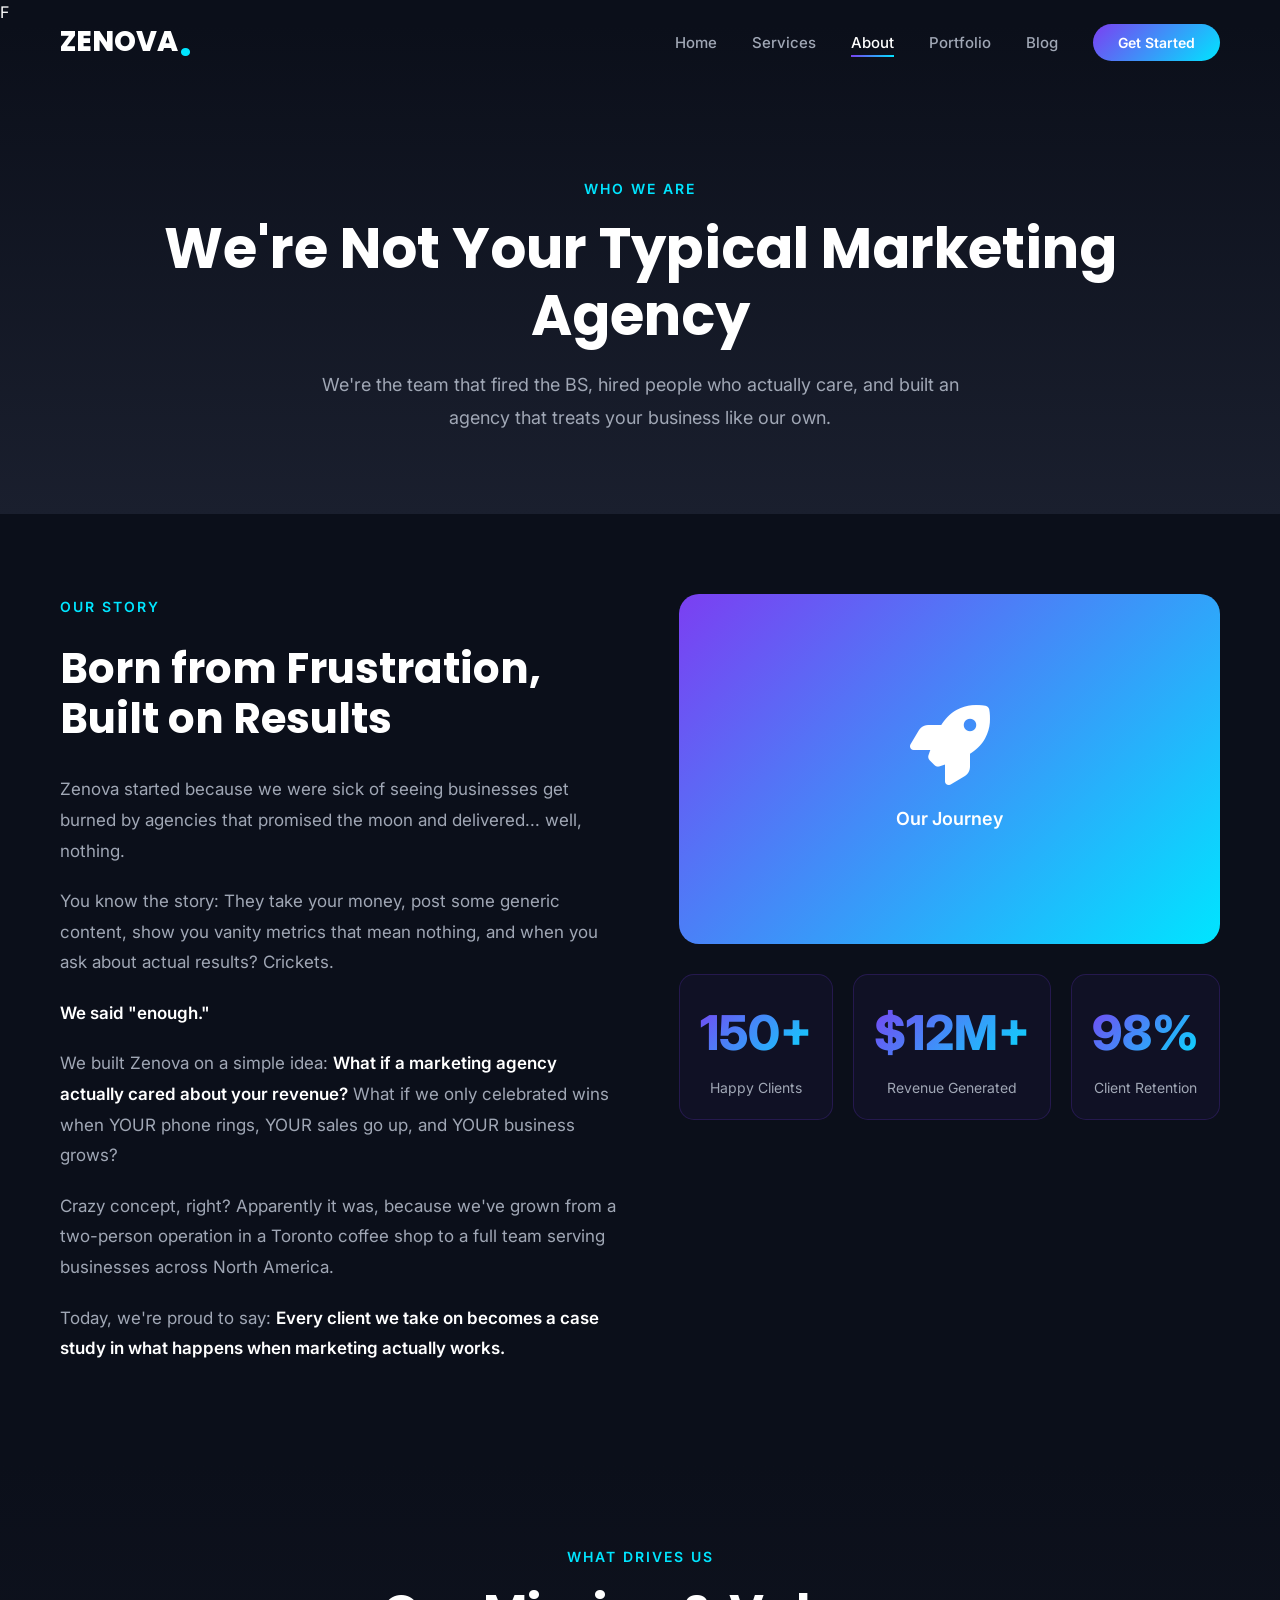
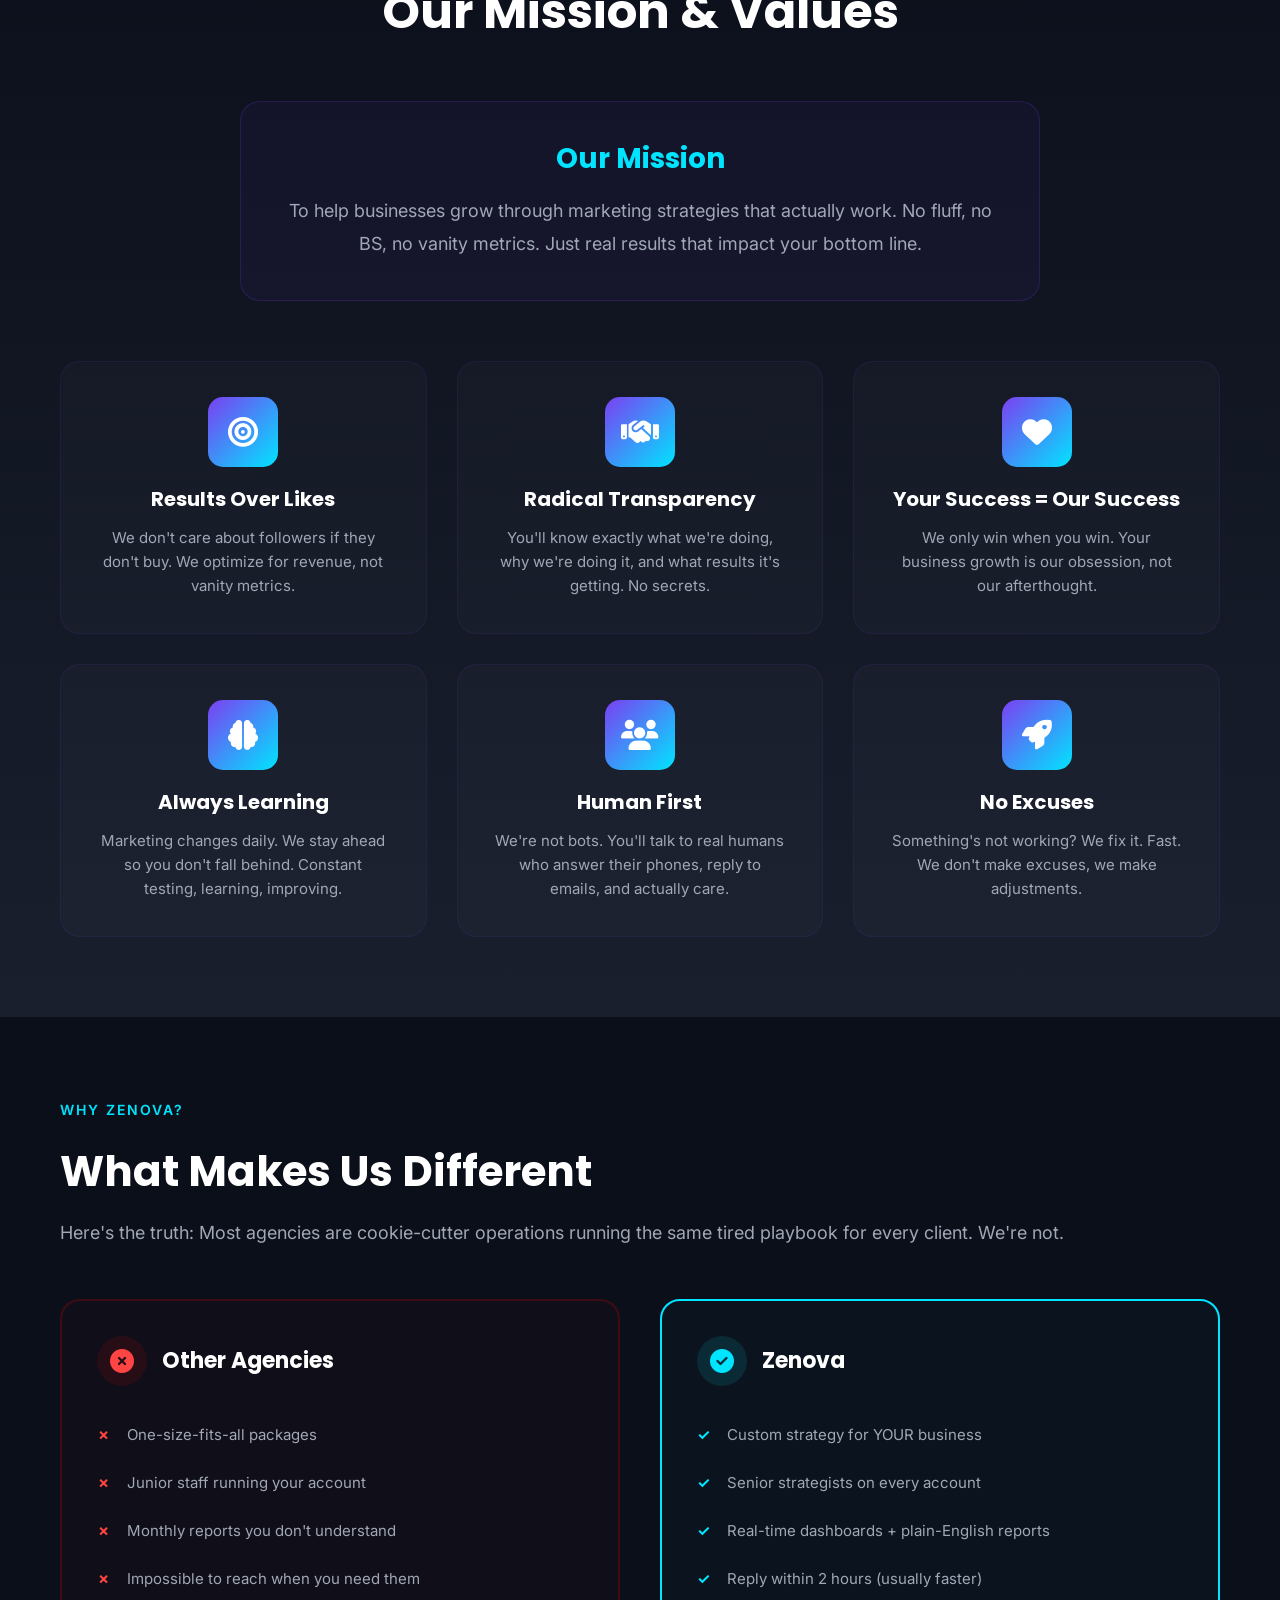
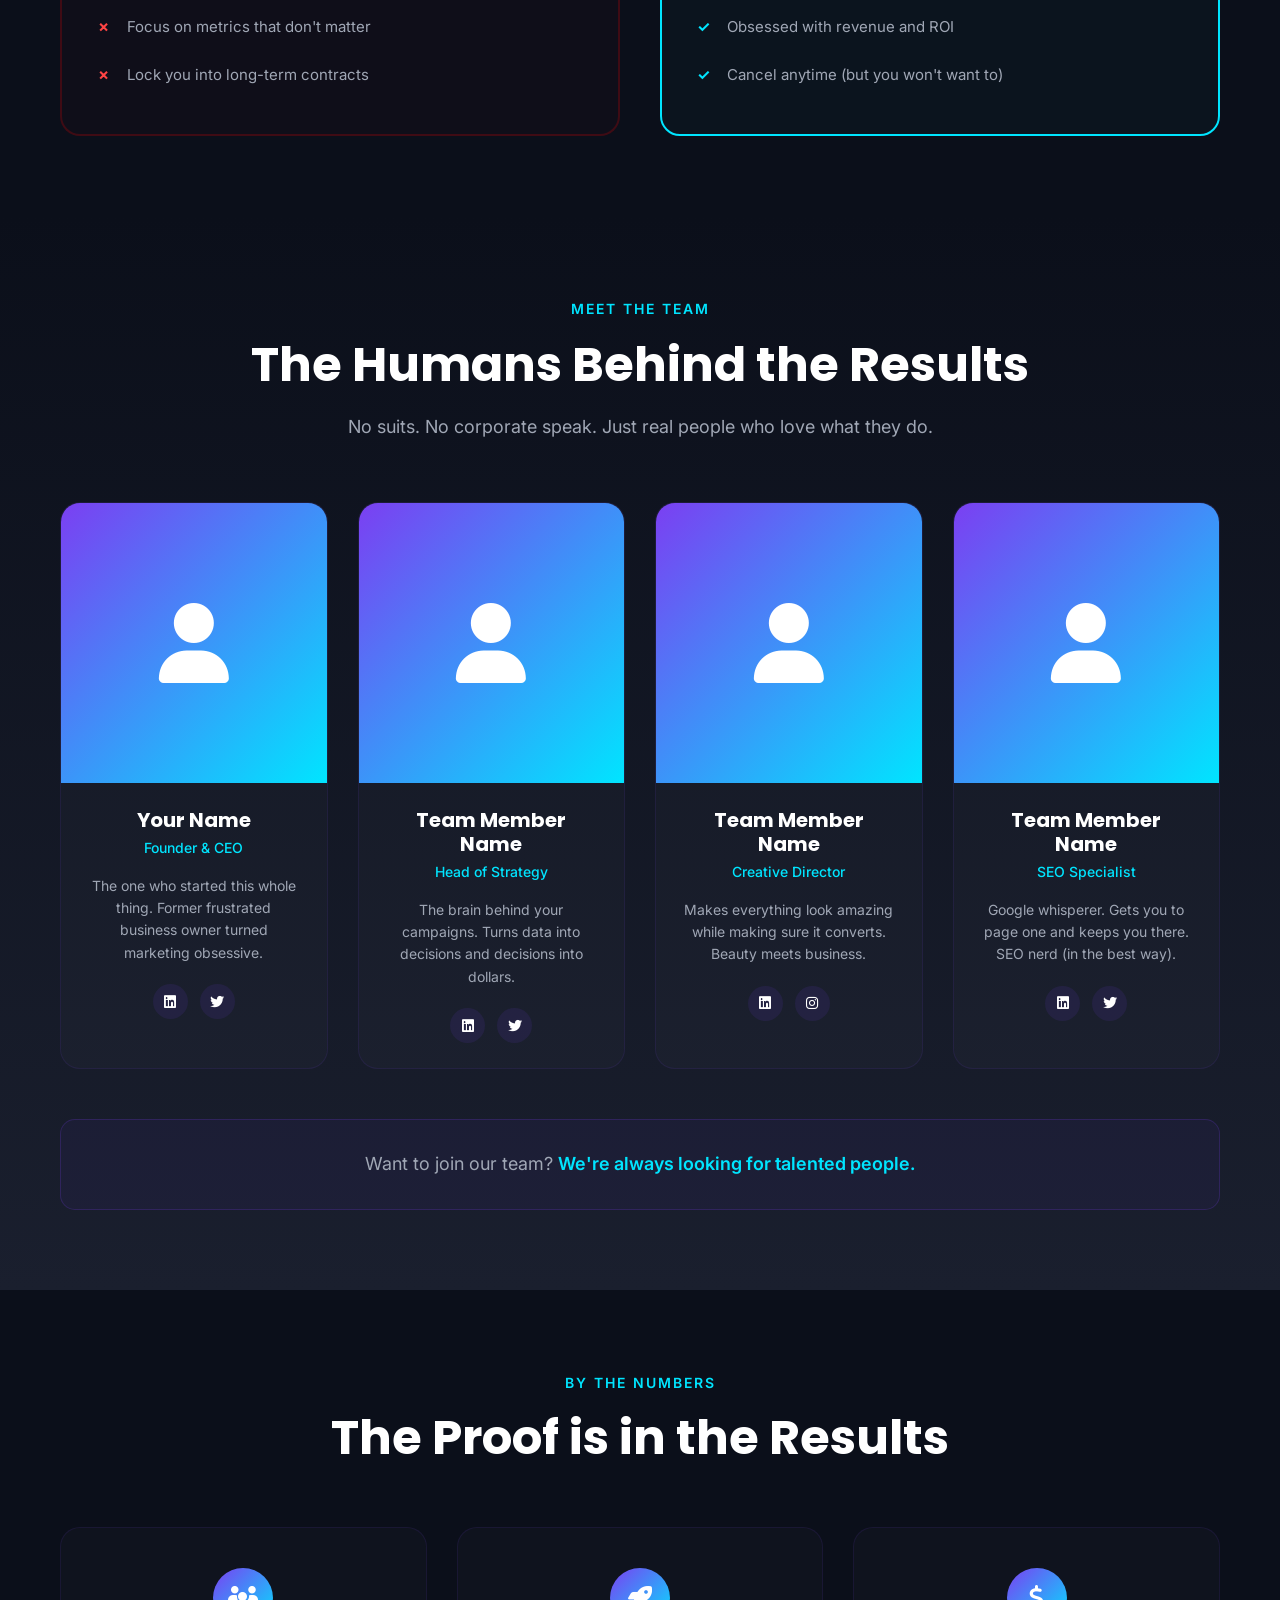
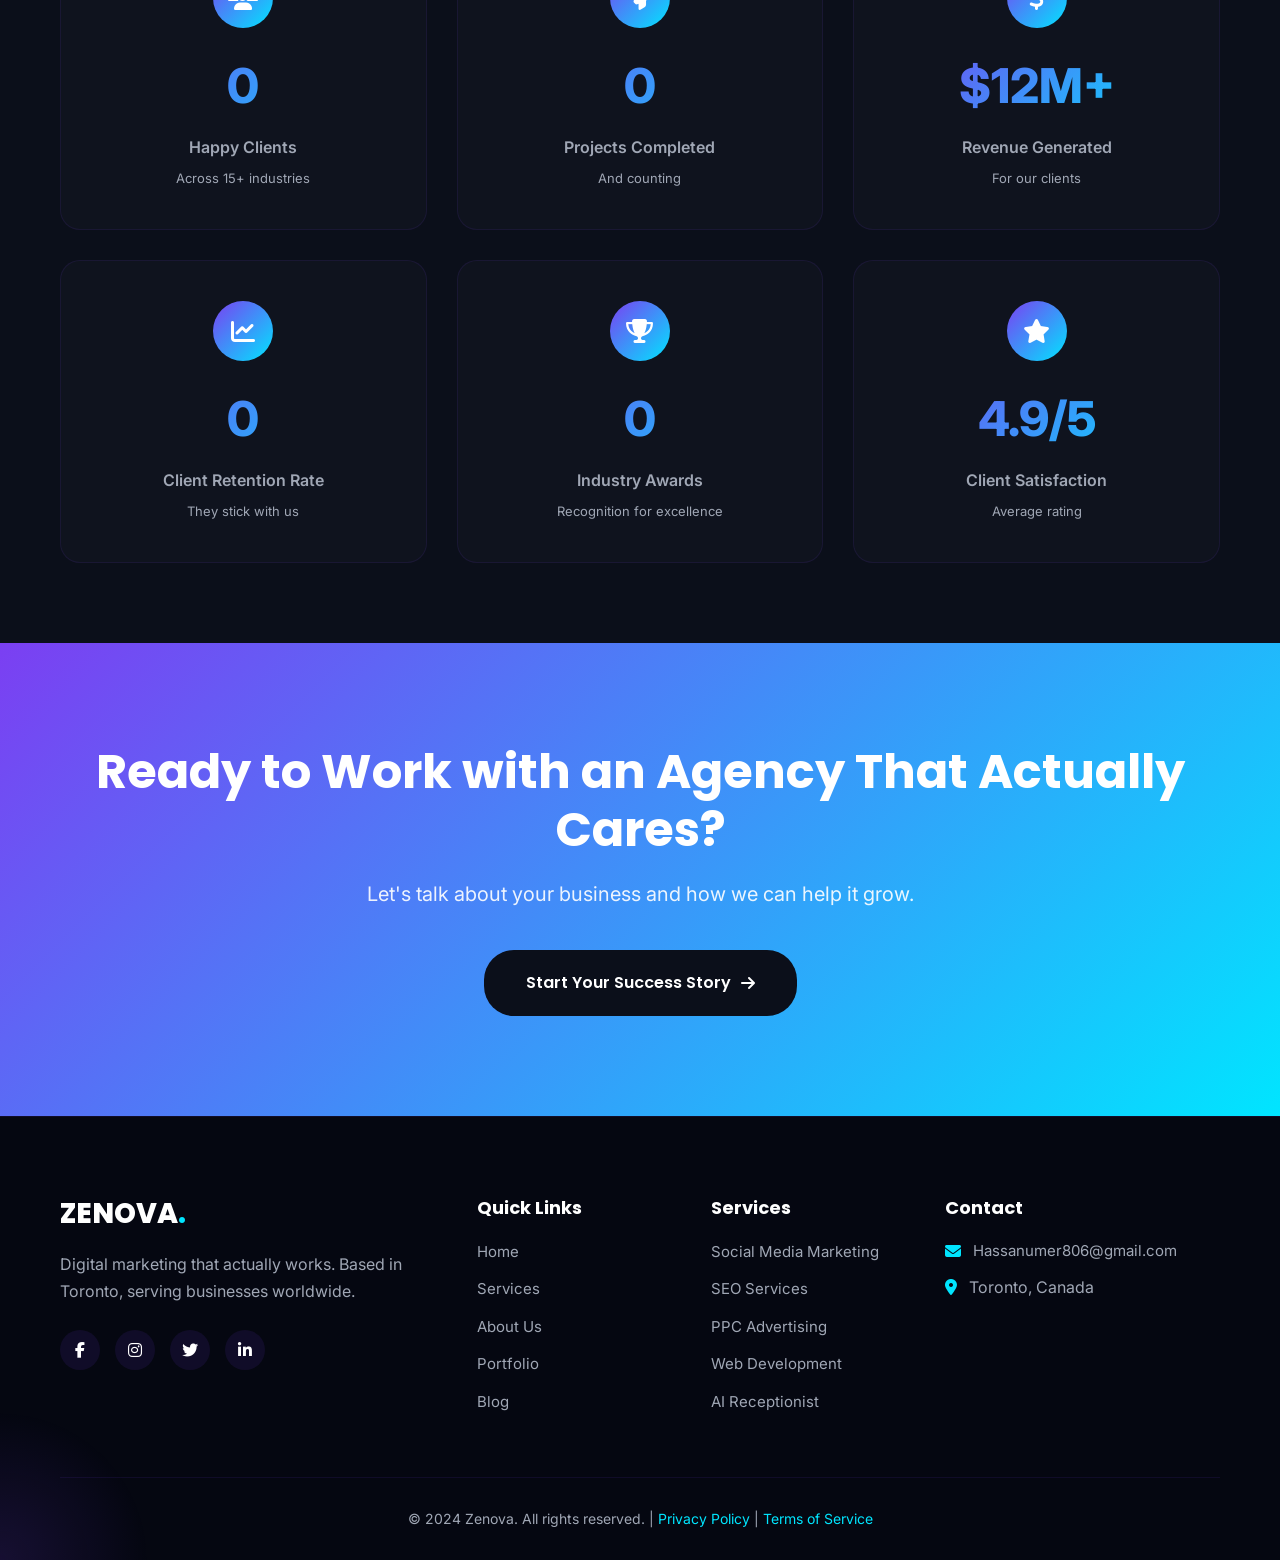
==== commit 9d70c2e7: "Update about.html" ====
--- a/about.html
+++ b/about.html
@@ -1,5 +1,5 @@
 <!DOCTYPE html>
-<html lang="en">
+<html lang="en">F
 <head>
     <meta charset="UTF-8">
     <meta name="viewport" content="width=device-width, initial-scale=1.0">
@@ -13,10 +13,10 @@
     
     <!-- Open Graph -->
     <meta property="og:type" content="website">
-    <meta property="og:url" content="https://zenova-agency.netlify.app/about.html">
+    <meta property="og:url" content="https://zenova-agency.pages.dev/about.html">
     <meta property="og:title" content="About Zenova - Real Marketing, Real Results">
     <meta property="og:description" content="We're not your typical marketing agency. We actually care about your results.">
-    <meta property="og:image" content="https://zenova-agency.netlify.app/assets/images/og-image.jpg">
+    <meta property="og:image" content="https://zenova-agency.pages.dev/assets/images/og-image.jpg">
     
     <!-- Twitter -->
     <meta name="twitter:card" content="summary_large_image">
@@ -24,7 +24,7 @@
     <meta name="twitter:description" content="We're the team that actually cares about your results.">
     
     <!-- Canonical -->
-    <link rel="canonical" href="https://zenova-agency.netlify.app/about.html">
+    <link rel="canonical" href="https://zenova-agency.pages.dev/about.html">
     
     <!-- Your existing CSS links stay below -->
     <title>About Us | Zenova - Real Marketing, Real Results</title>
@@ -550,7 +550,7 @@
     </button>
 
     <!-- JavaScript Files -->
-    <script src="js/main.js"></script>
+    <script src="js/main.js" defer></script>
     
 </body>
 
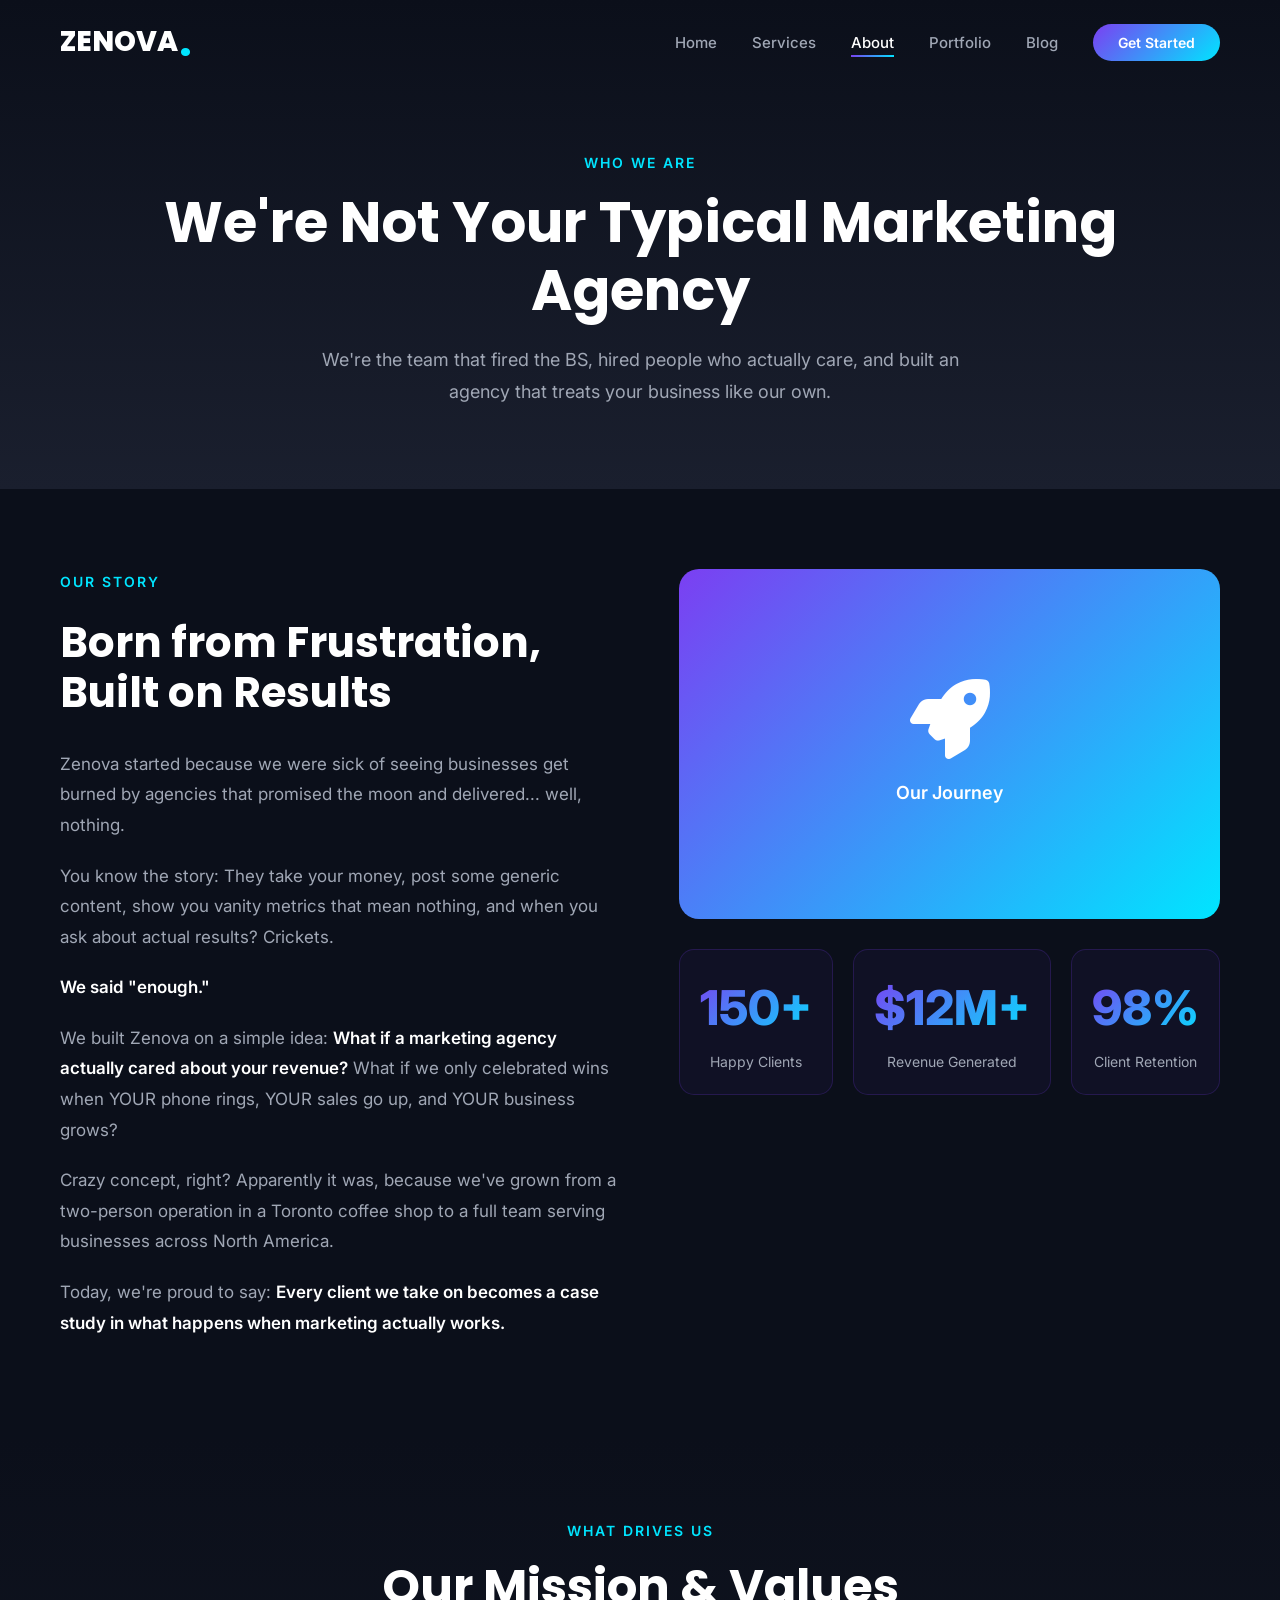
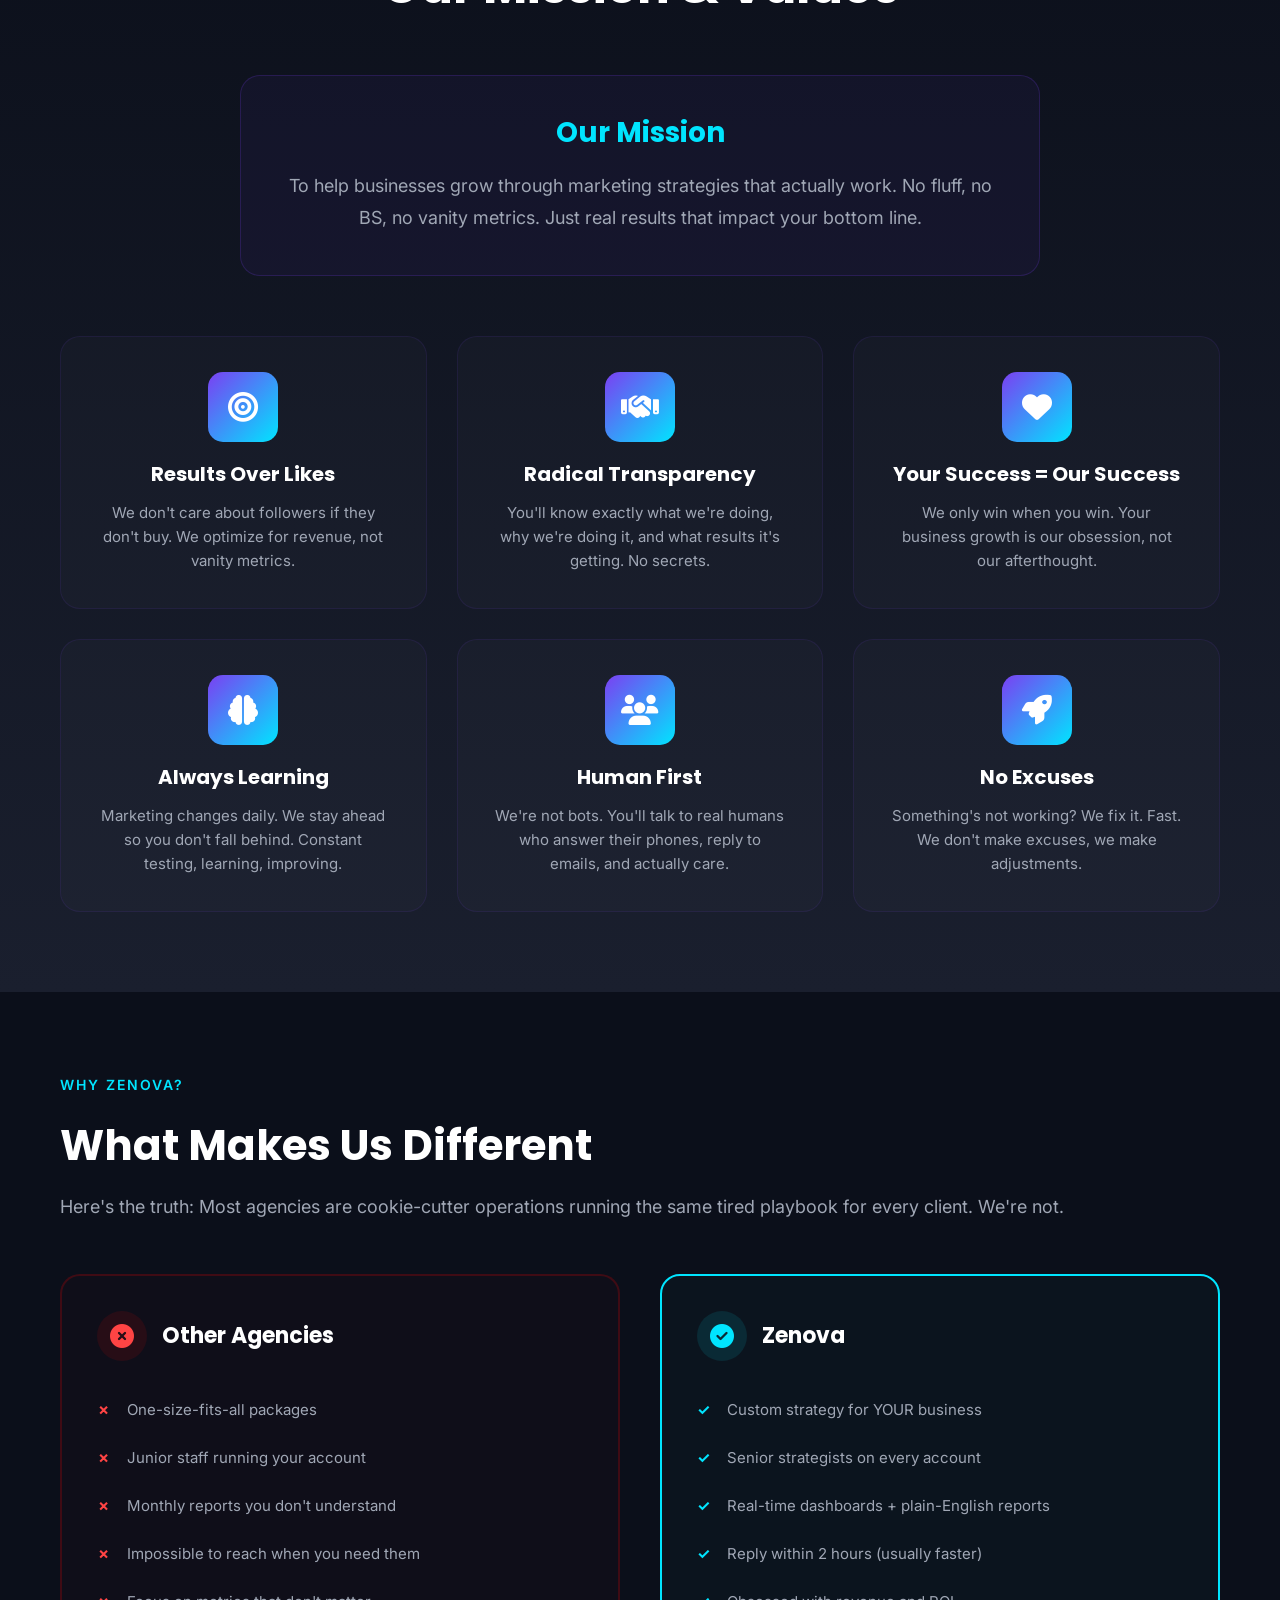
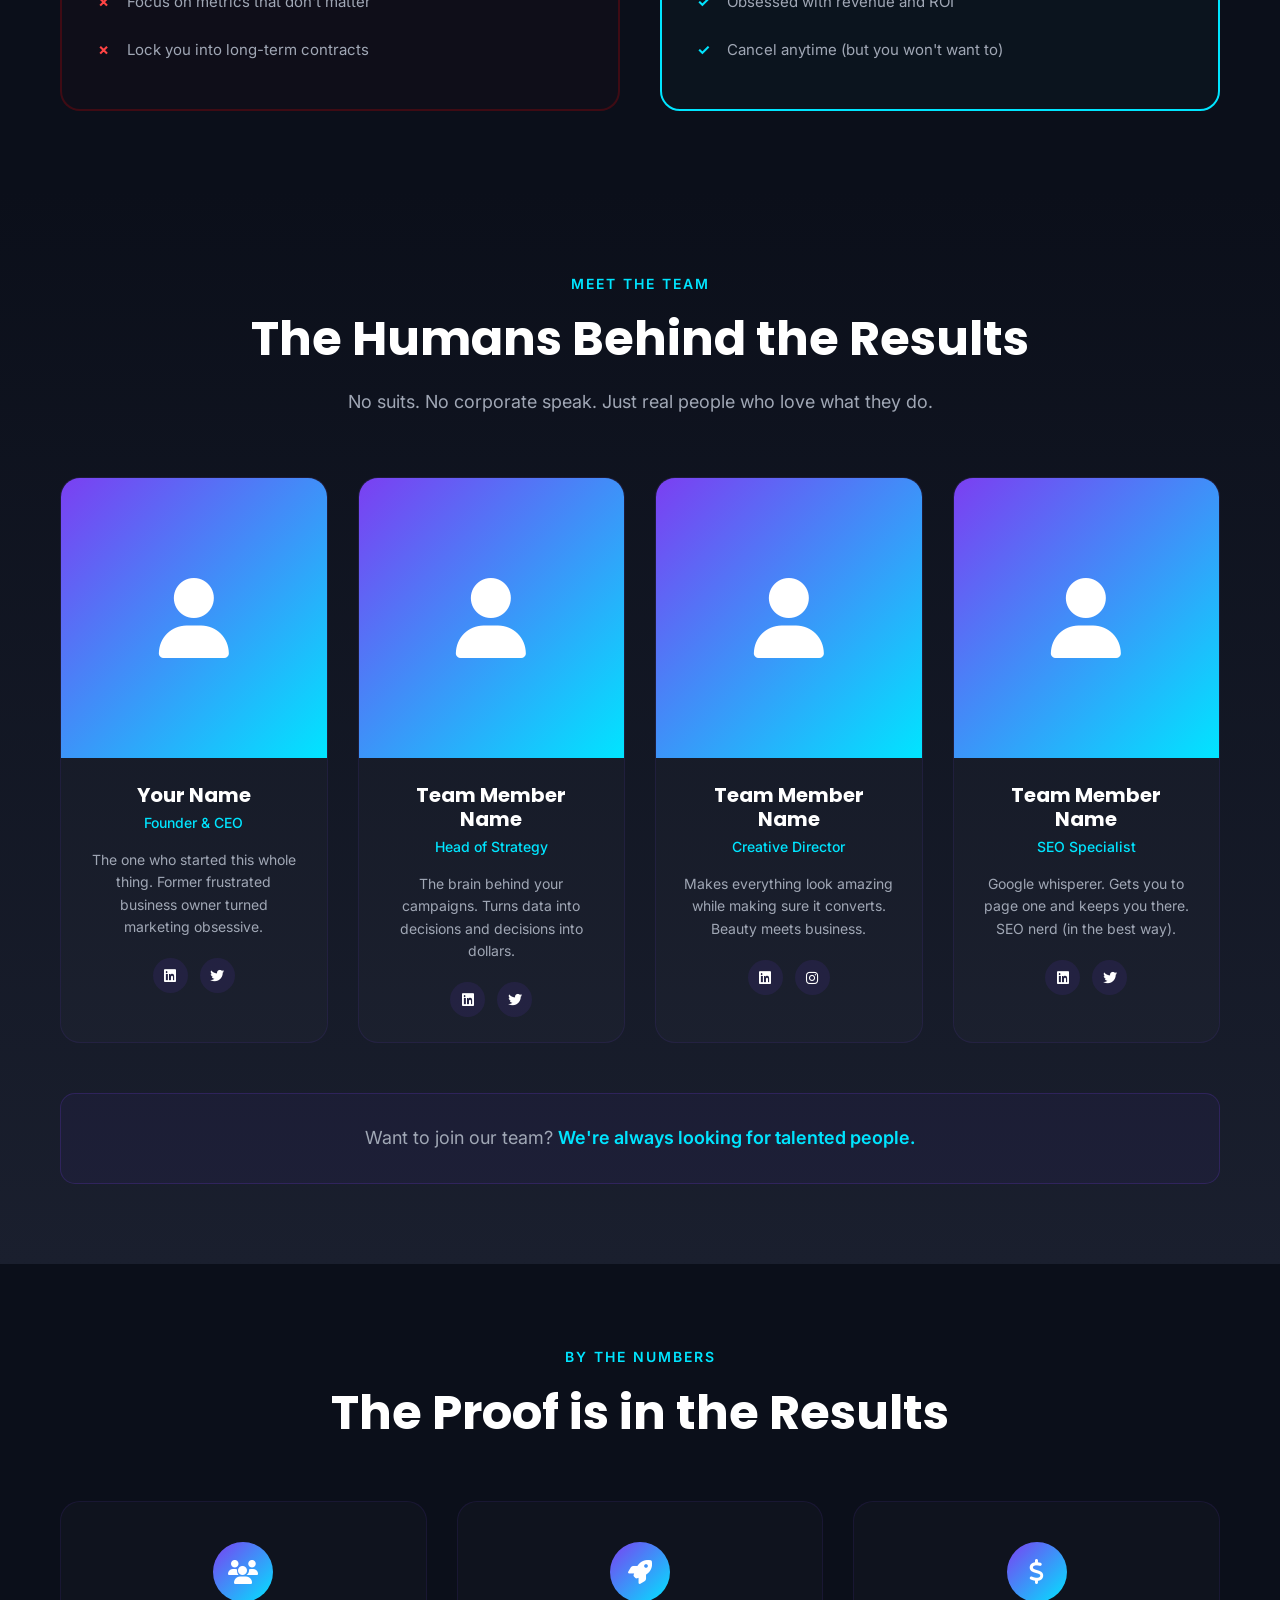
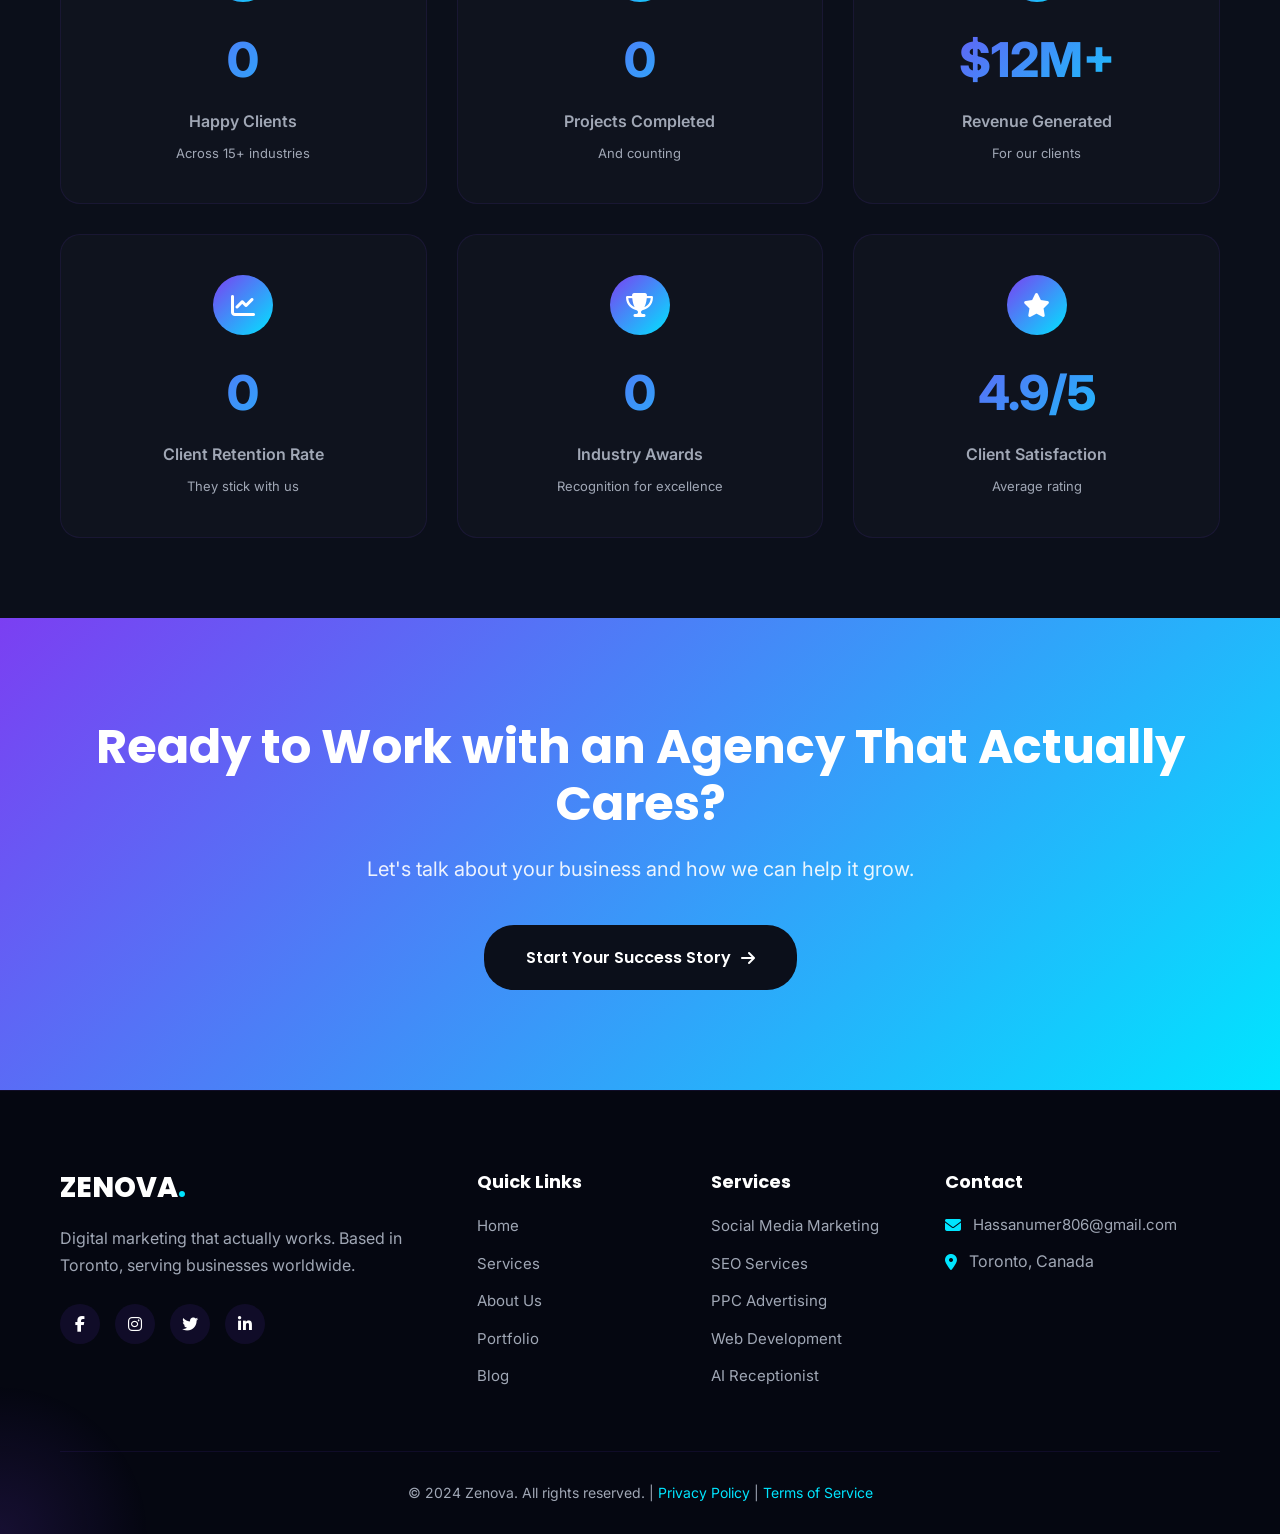
==== commit 541e8ccd: "Update about.html" ====
--- a/about.html
+++ b/about.html
@@ -1,5 +1,5 @@
 <!DOCTYPE html>
-<html lang="en">F
+<html lang="en">
 <head>
     <meta charset="UTF-8">
     <meta name="viewport" content="width=device-width, initial-scale=1.0">
@@ -29,8 +29,8 @@
     <!-- Your existing CSS links stay below -->
     <title>About Us | Zenova - Real Marketing, Real Results</title>
     
-    <!-- Favicon -->
-    <link rel="icon" type="image/x-icon" href="assets/images/favicon.ico">
+    <!-- Glowing "Z" Favicon -->
+<link rel="icon" href="data:image/svg+xml,<svg xmlns='http://www.w3.org/2000/svg' viewBox='0 0 100 100'><defs><linearGradient id='g' x1='0%25' y1='0%25' x2='100%25' y2='100%25'><stop offset='0%25' style='stop-color:%231F8FB3'/><stop offset='100%25' style='stop-color:%232EC7FF'/></linearGradient><filter id='glow'><feGaussianBlur stdDeviation='2' result='blur'/><feMerge><feMergeNode in='blur'/><feMergeNode in='SourceGraphic'/></feMerge></filter></defs><rect width='100' height='100' fill='%230B0F14'/><text x='50' y='54' dominant-baseline='middle' text-anchor='middle' font-family='system-ui' font-size='72' font-weight='800' fill='url(%23g)' filter='url(%23glow)'>Z</text></svg>">
     
     <!-- Google Fonts -->
     <link rel="preconnect" href="https://fonts.googleapis.com">
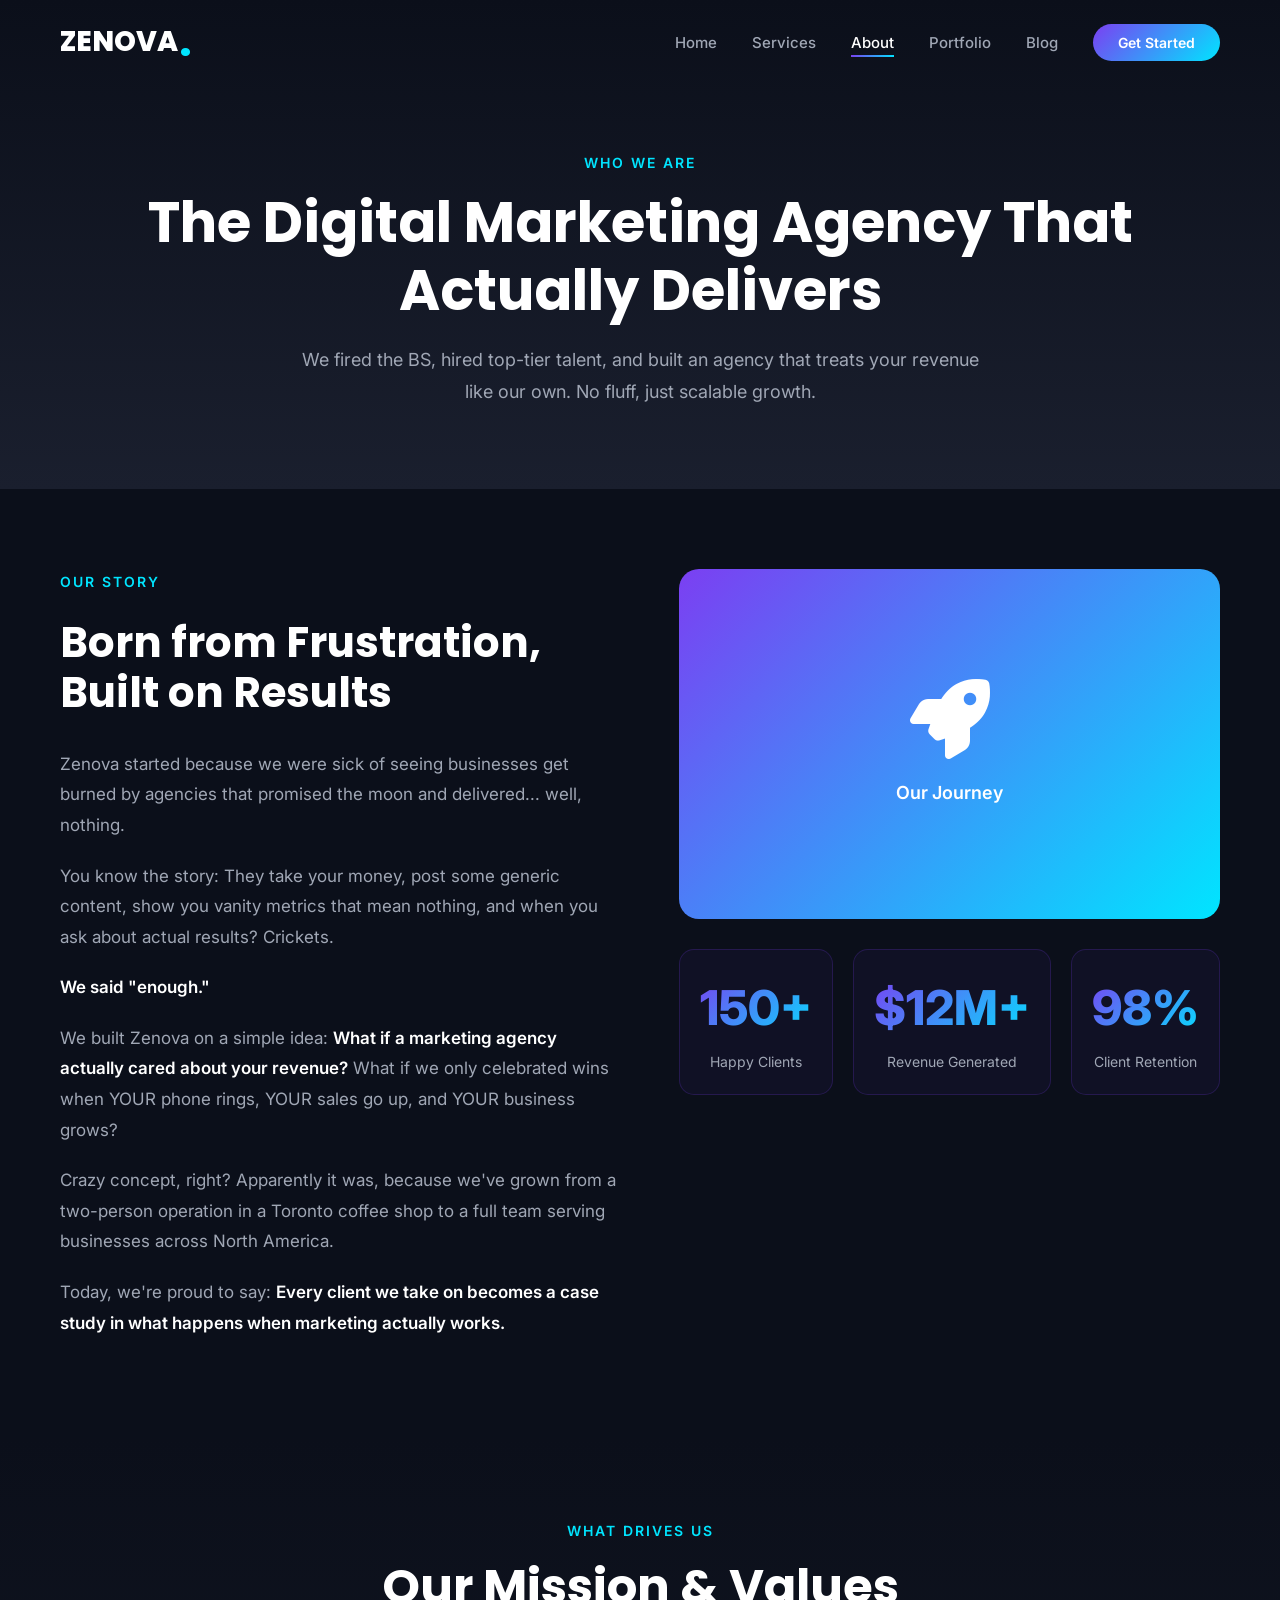
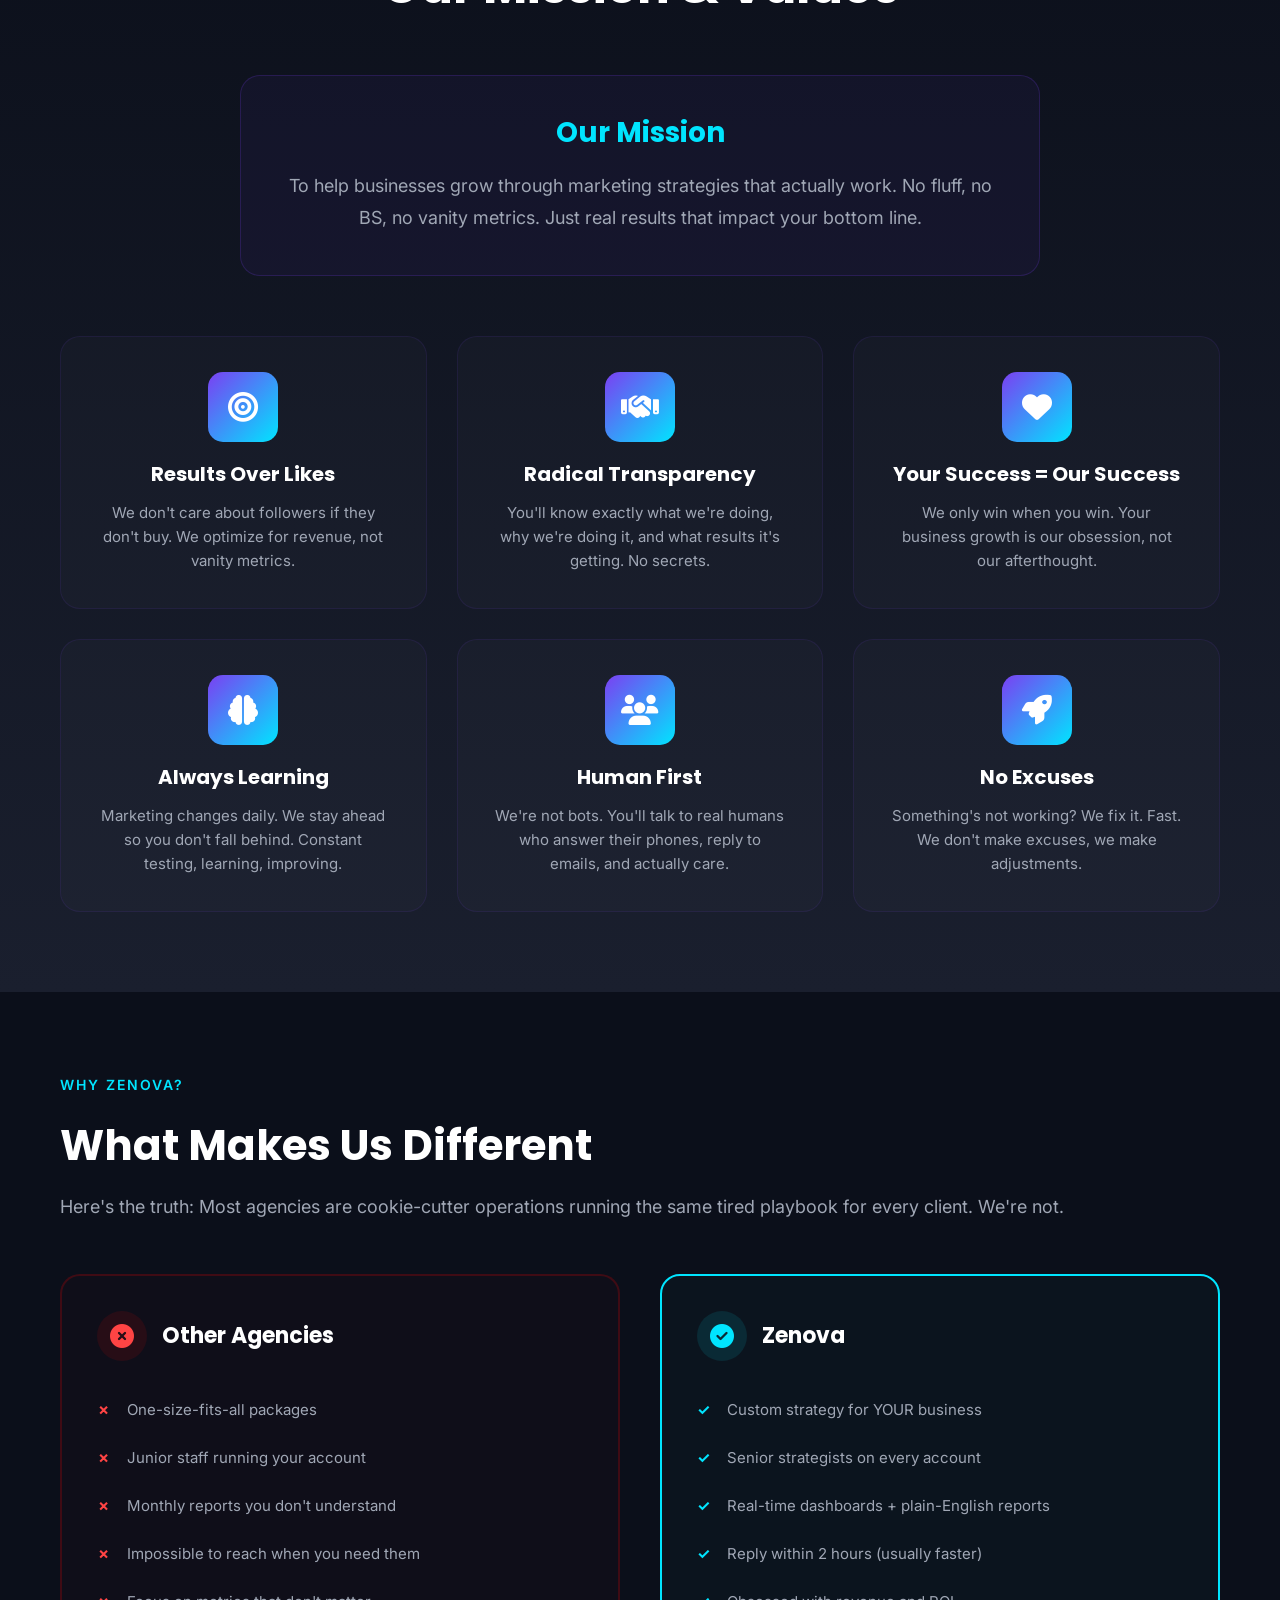
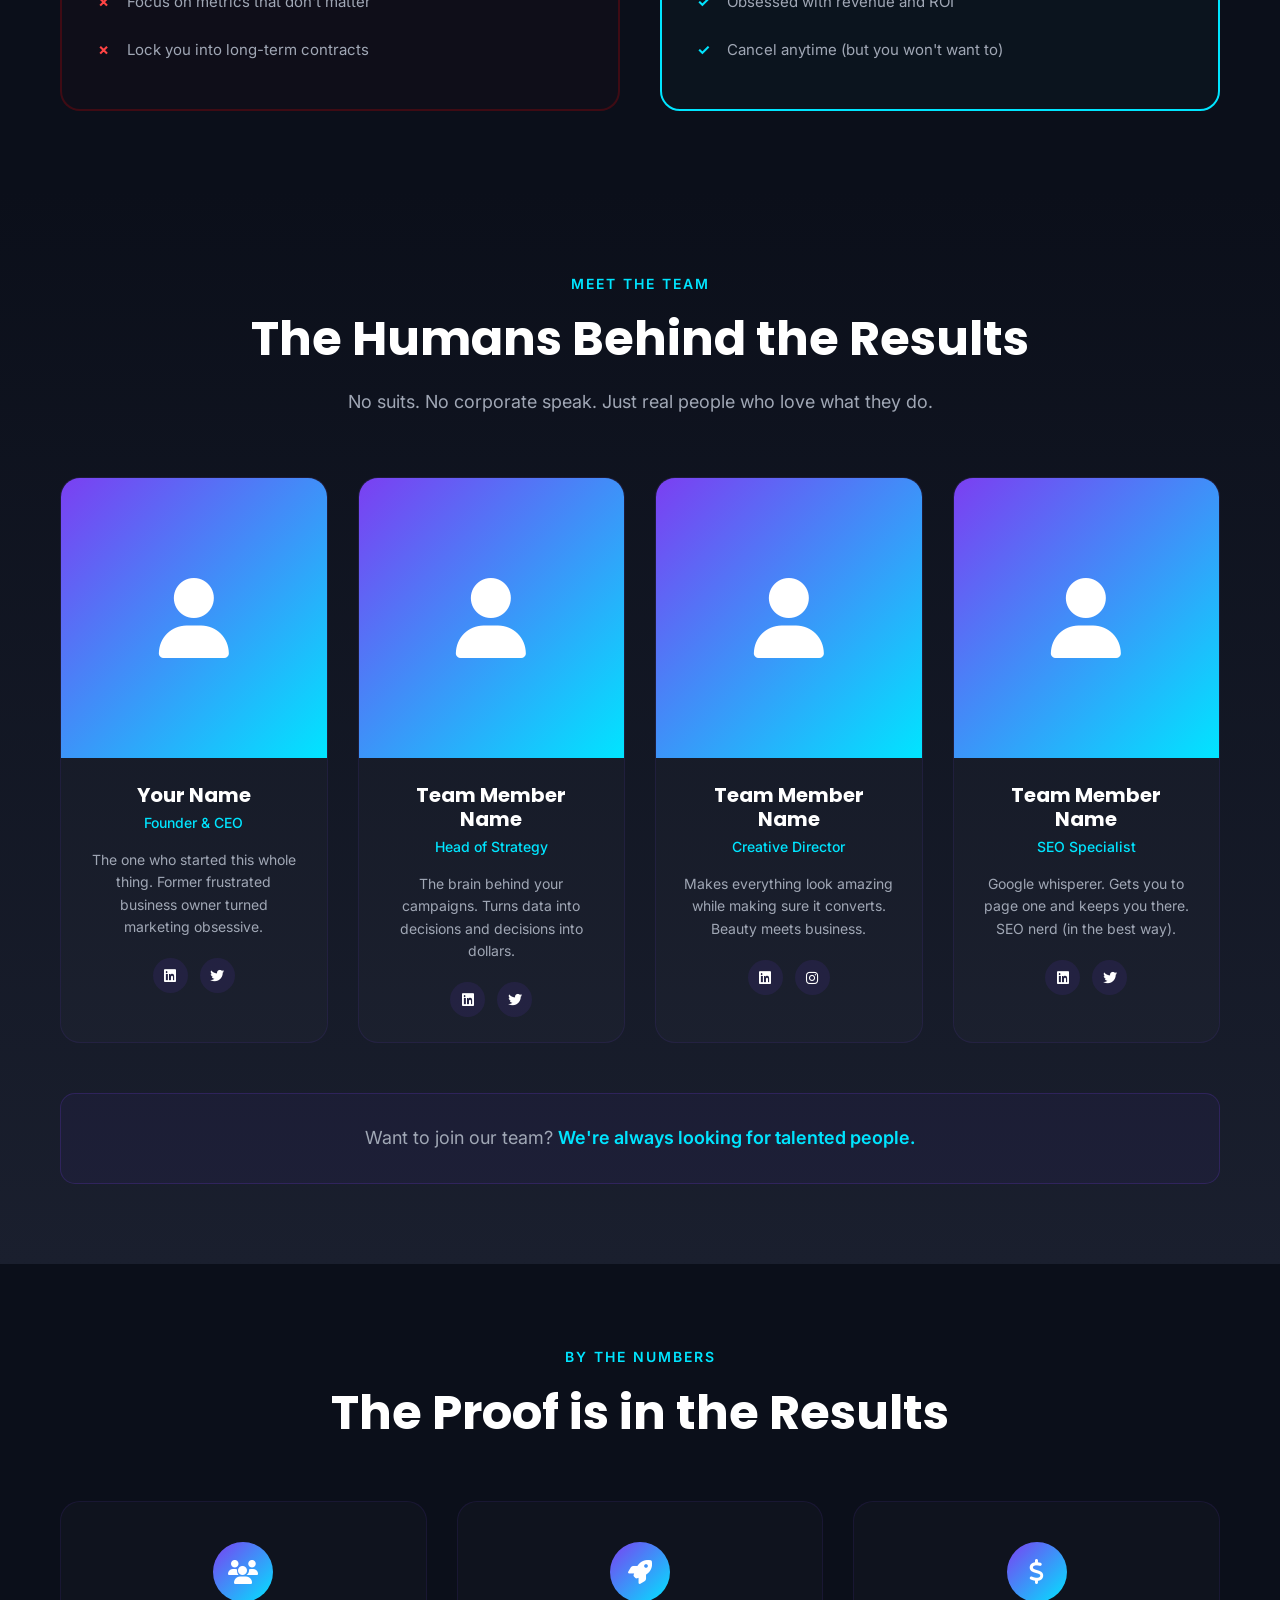
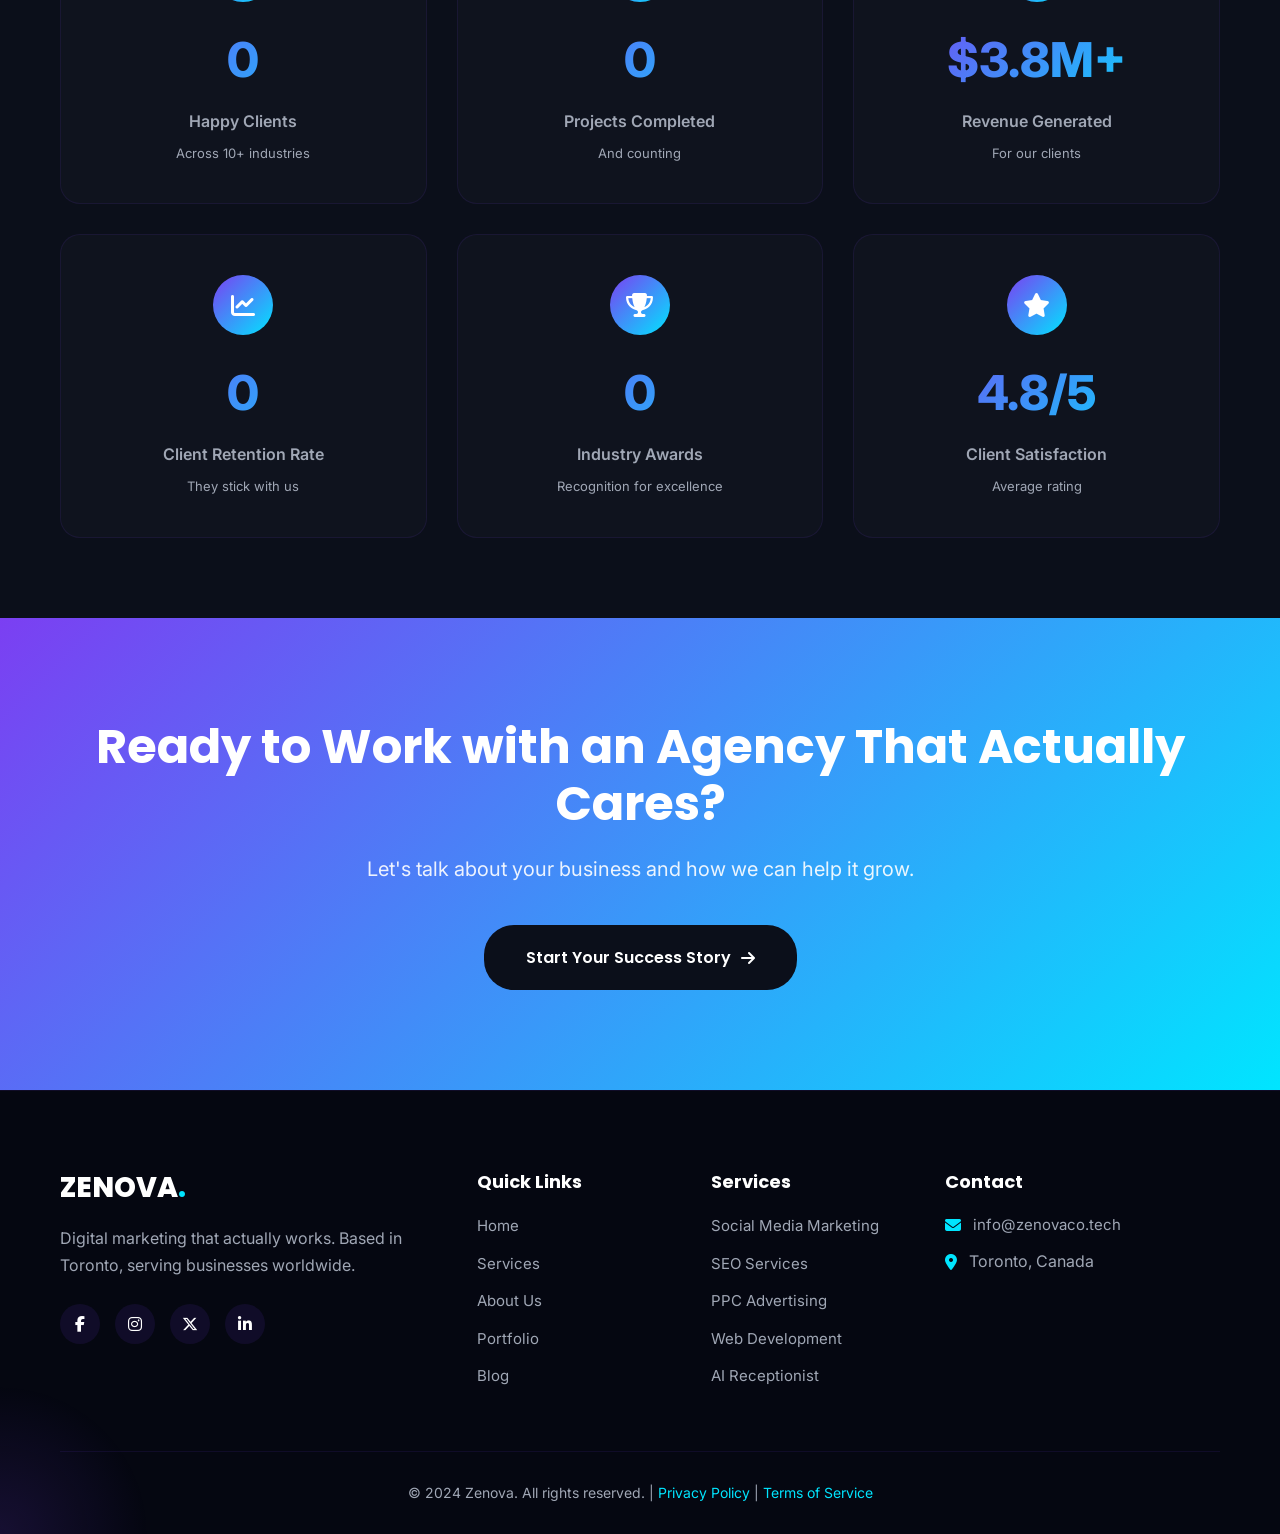
==== commit 156df509: "Deploy: improved design, realistic stats, service images, blog fix, spacing updates" ====
--- a/about.html
+++ b/about.html
@@ -6,7 +6,7 @@
     
     <!-- SEO Meta Tags -->
     <title>About Zenova - Digital Marketing Agency Toronto | Our Story</title>
-    <meta name="description" content="Meet the Zenova team. We're the digital marketing agency that actually gets results. Based in Toronto, serving businesses tired of amateur marketing.">
+    <meta name="description" content="Meet Zenova, Toronto's elite digital marketing agency. We fired the BS and built a team of experts obsessed with scaling your revenue through SEO, PPC, and Social Media.">
     <meta name="keywords" content="about Zenova, digital marketing Toronto, marketing agency team, Toronto marketing experts">
     <meta name="author" content="Zenova">
     <meta name="robots" content="index, follow">
@@ -38,7 +38,7 @@
     <link href="https://fonts.googleapis.com/css2?family=Poppins:wght@300;400;500;600;700;800&family=Inter:wght@300;400;500;600&display=swap" rel="stylesheet">
     
     <!-- Font Awesome -->
-    <link rel="stylesheet" href="https://cdnjs.cloudflare.com/ajax/libs/font-awesome/6.4.0/css/all.min.css">
+    <link rel="stylesheet" href="https://cdnjs.cloudflare.com/ajax/libs/font-awesome/6.5.1/css/all.min.css">
     
     <!-- CSS Files -->
     <link rel="stylesheet" href="css/main.css">
@@ -82,10 +82,10 @@
         <div class="container">
             <div class="page-header-content">
                 <span class="page-label">Who We Are</span>
-                <h1 class="page-title">We're Not Your Typical Marketing Agency</h1>
+                <h1 class="page-title">The Digital Marketing Agency That Actually Delivers</h1>
                 <p class="page-subtitle">
-                    We're the team that fired the BS, hired people who actually care, 
-                    and built an agency that treats your business like our own.
+                    We fired the BS, hired top-tier talent, and built an agency that treats your 
+                    revenue like our own. No fluff, just scalable growth.
                 </p>
             </div>
         </div>
@@ -412,16 +412,16 @@
                     <div class="stat-icon">
                         <i class="fas fa-users"></i>
                     </div>
-                    <div class="stat-number" data-target="150">0</div>
+                    <div class="stat-number" data-target="75">0</div>
                     <div class="stat-label">Happy Clients</div>
-                    <p class="stat-desc">Across 15+ industries</p>
+                    <p class="stat-desc">Across 10+ industries</p>
                 </div>
                 
                 <div class="stat-card">
                     <div class="stat-icon">
                         <i class="fas fa-rocket"></i>
                     </div>
-                    <div class="stat-number" data-target="500">0</div>
+                    <div class="stat-number" data-target="180">0</div>
                     <div class="stat-label">Projects Completed</div>
                     <p class="stat-desc">And counting</p>
                 </div>
@@ -430,7 +430,7 @@
                     <div class="stat-icon">
                         <i class="fas fa-dollar-sign"></i>
                     </div>
-                    <div class="stat-number-text">$12M+</div>
+                    <div class="stat-number-text">$3.8M+</div>
                     <div class="stat-label">Revenue Generated</div>
                     <p class="stat-desc">For our clients</p>
                 </div>
@@ -439,7 +439,7 @@
                     <div class="stat-icon">
                         <i class="fas fa-chart-line"></i>
                     </div>
-                    <div class="stat-number" data-target="98">0</div>
+                    <div class="stat-number" data-target="94">0</div>
                     <div class="stat-label">Client Retention Rate</div>
                     <p class="stat-desc">They stick with us</p>
                 </div>
@@ -448,7 +448,7 @@
                     <div class="stat-icon">
                         <i class="fas fa-trophy"></i>
                     </div>
-                    <div class="stat-number" data-target="25">0</div>
+                    <div class="stat-number" data-target="6">0</div>
                     <div class="stat-label">Industry Awards</div>
                     <p class="stat-desc">Recognition for excellence</p>
                 </div>
@@ -457,7 +457,7 @@
                     <div class="stat-icon">
                         <i class="fas fa-star"></i>
                     </div>
-                    <div class="stat-number-text">4.9/5</div>
+                    <div class="stat-number-text">4.8/5</div>
                     <div class="stat-label">Client Satisfaction</div>
                     <p class="stat-desc">Average rating</p>
                 </div>
@@ -491,10 +491,10 @@
                         Based in Toronto, serving businesses worldwide.
                     </p>
                     <div class="social-links">
-                        <a href="#" aria-label="Facebook"><i class="fab fa-facebook-f"></i></a>
-                        <a href="#" aria-label="Instagram"><i class="fab fa-instagram"></i></a>
-                        <a href="#" aria-label="Twitter"><i class="fab fa-twitter"></i></a>
-                        <a href="#" aria-label="LinkedIn"><i class="fab fa-linkedin-in"></i></a>
+                        <a href="https://www.facebook.com/zenovacoofficial/" target="_blank" aria-label="Facebook"><i class="fab fa-facebook-f"></i></a>
+                        <a href="https://www.instagram.com/zenovacoofficials/" target="_blank" aria-label="Instagram"><i class="fab fa-instagram"></i></a>
+                        <a href="https://x.com/zenova_agency" target="_blank" aria-label="X (Twitter)"><i class="fa-brands fa-x-twitter"></i></a>
+                        <a href="https://www.linkedin.com/in/zenova-agency/" target="_blank" aria-label="LinkedIn"><i class="fab fa-linkedin-in"></i></a>
                     </div>
                 </div>
                 
@@ -528,7 +528,7 @@
                     <ul class="contact-info">
                         <li>
                             <i class="fas fa-envelope"></i>
-                            <a href="mailto:Hassanumer806@gmail.com">Hassanumer806@gmail.com</a>
+                            <a href="mailto:info@zenovaco.tech">info@zenovaco.tech</a>
                         </li>
                         <li>
                             <i class="fas fa-map-marker-alt"></i>
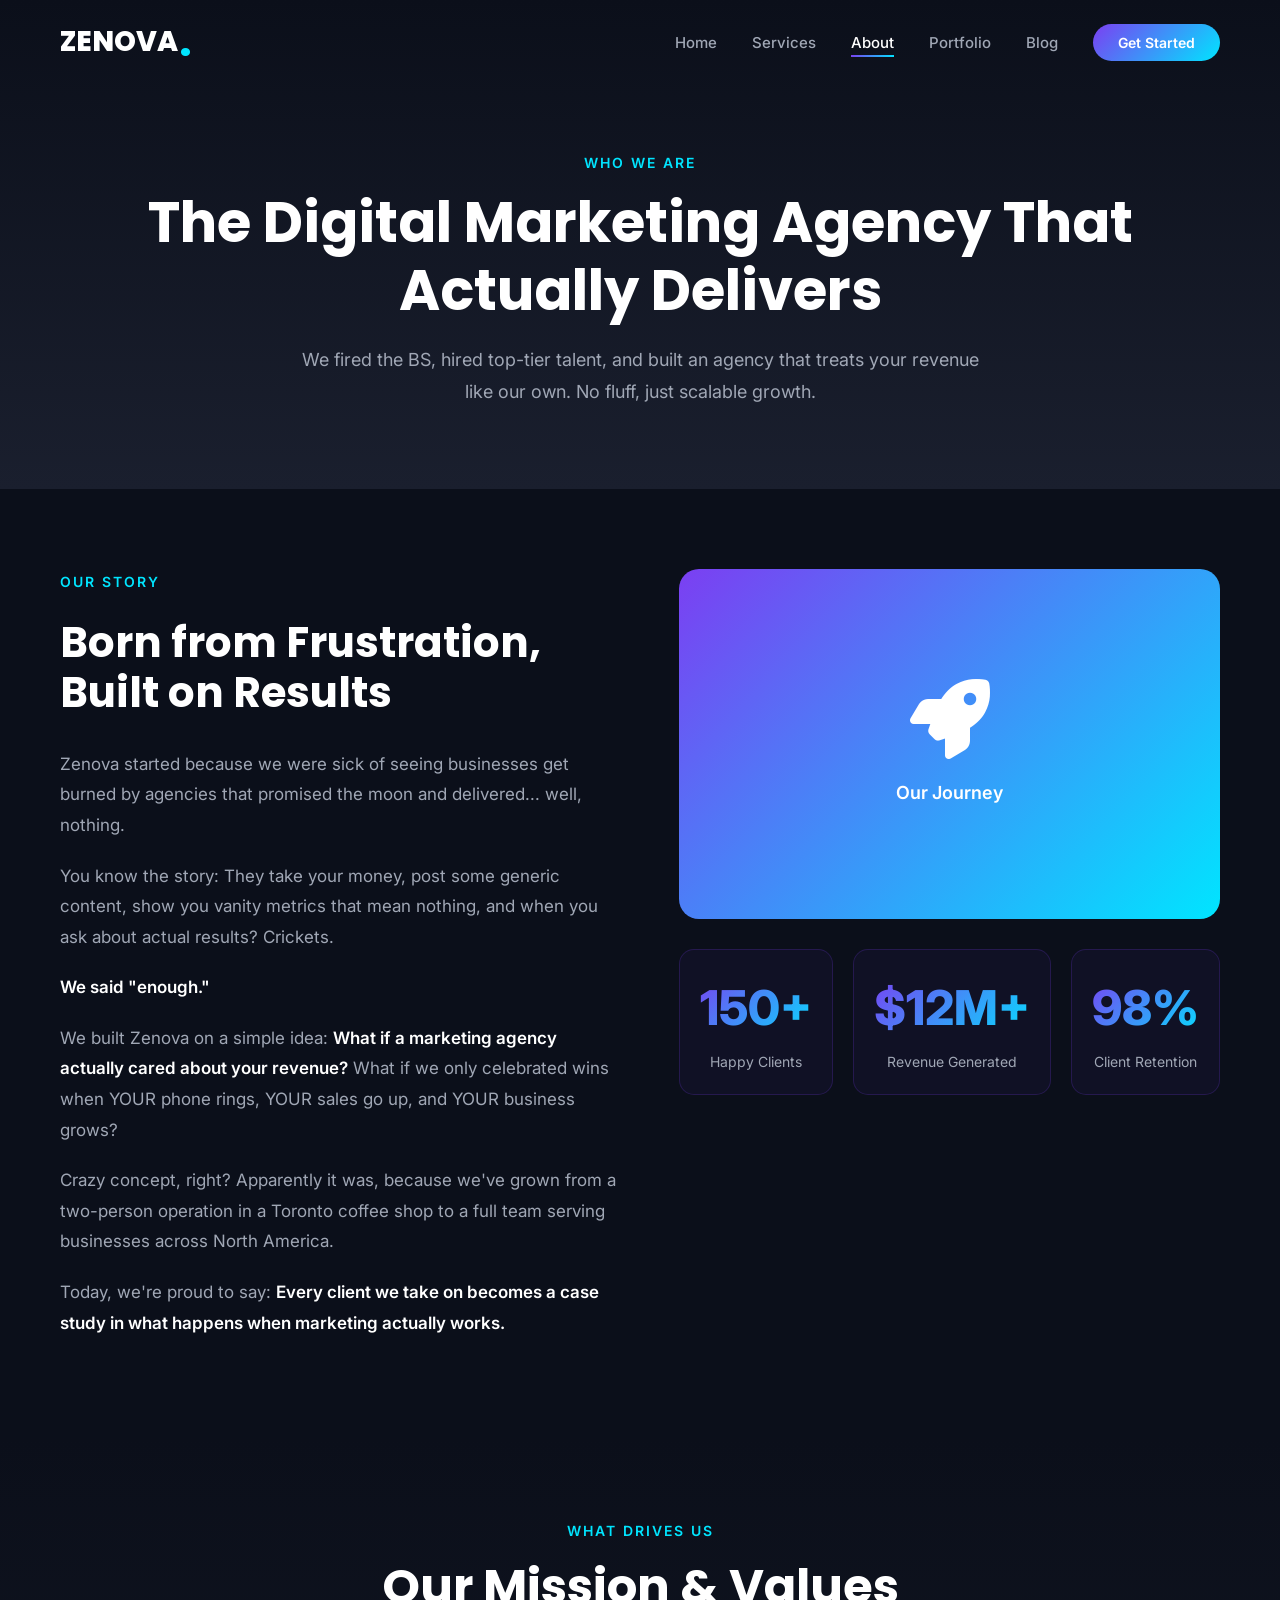
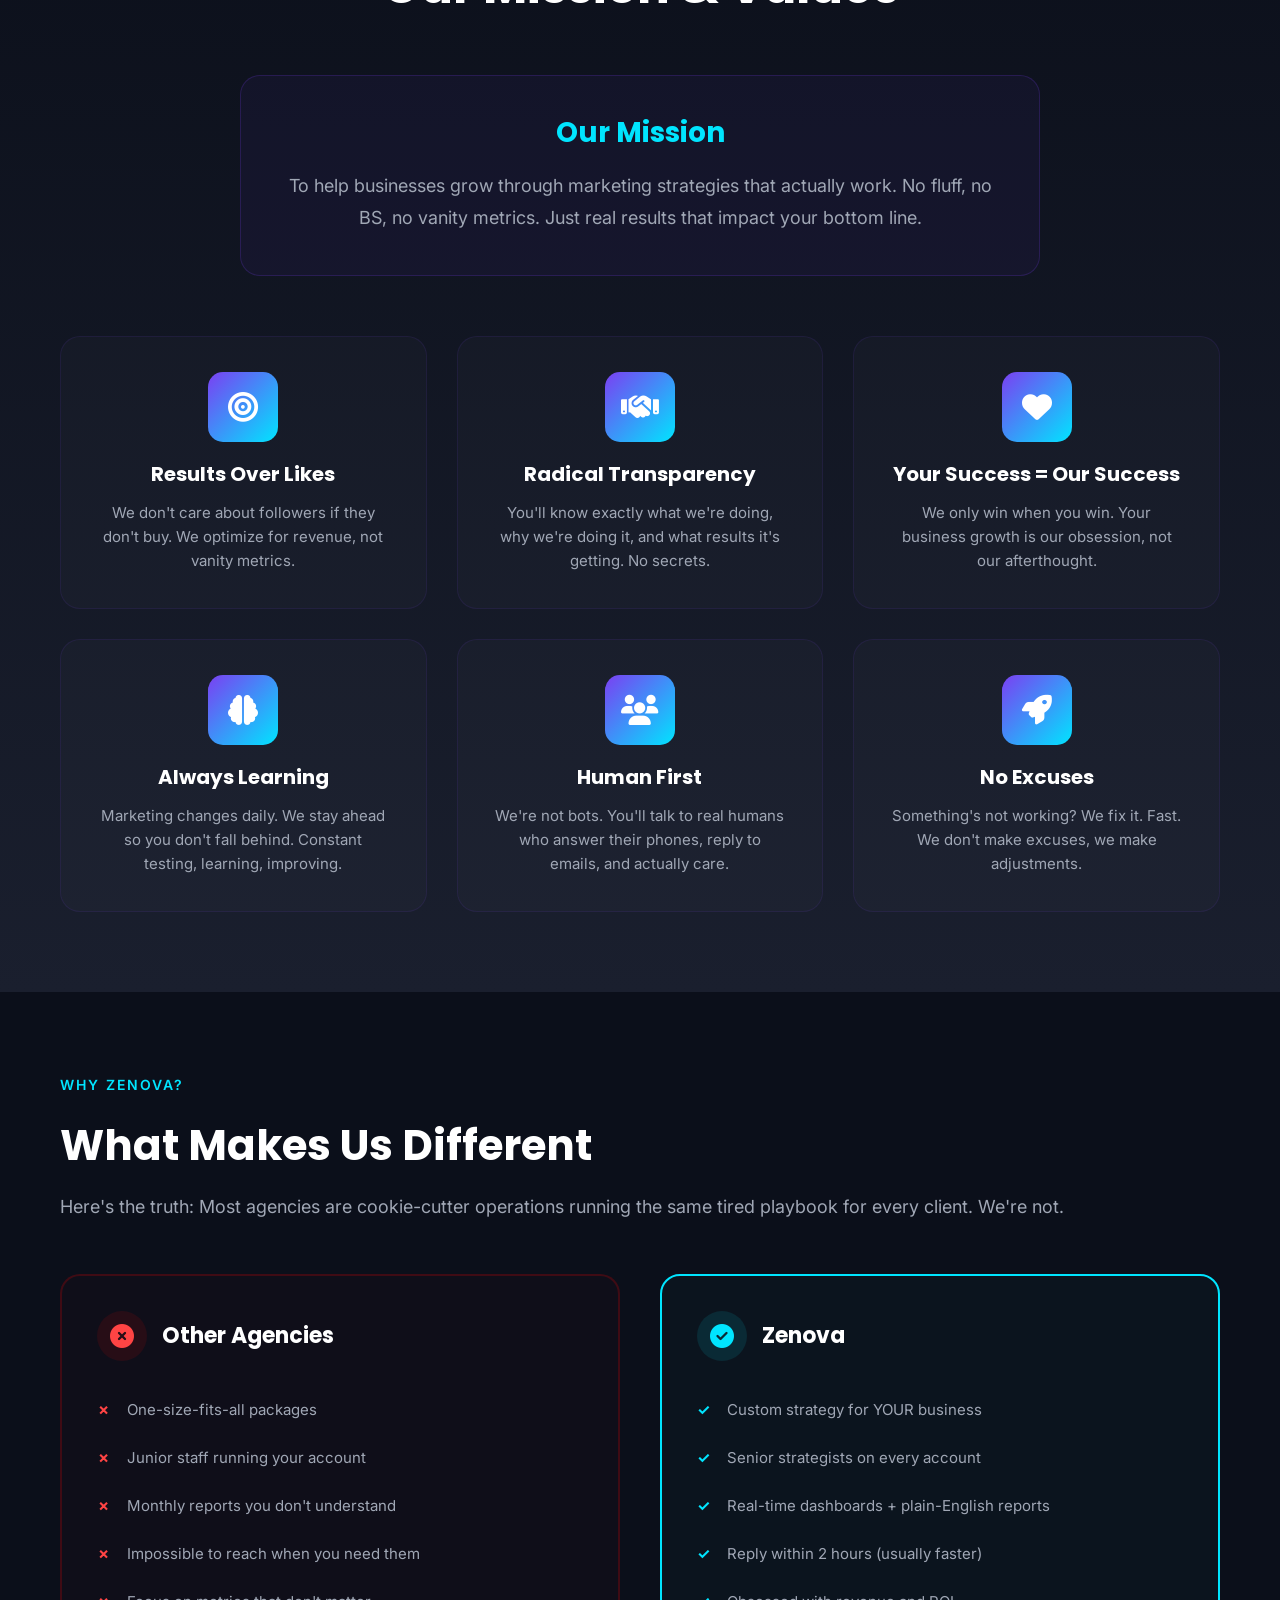
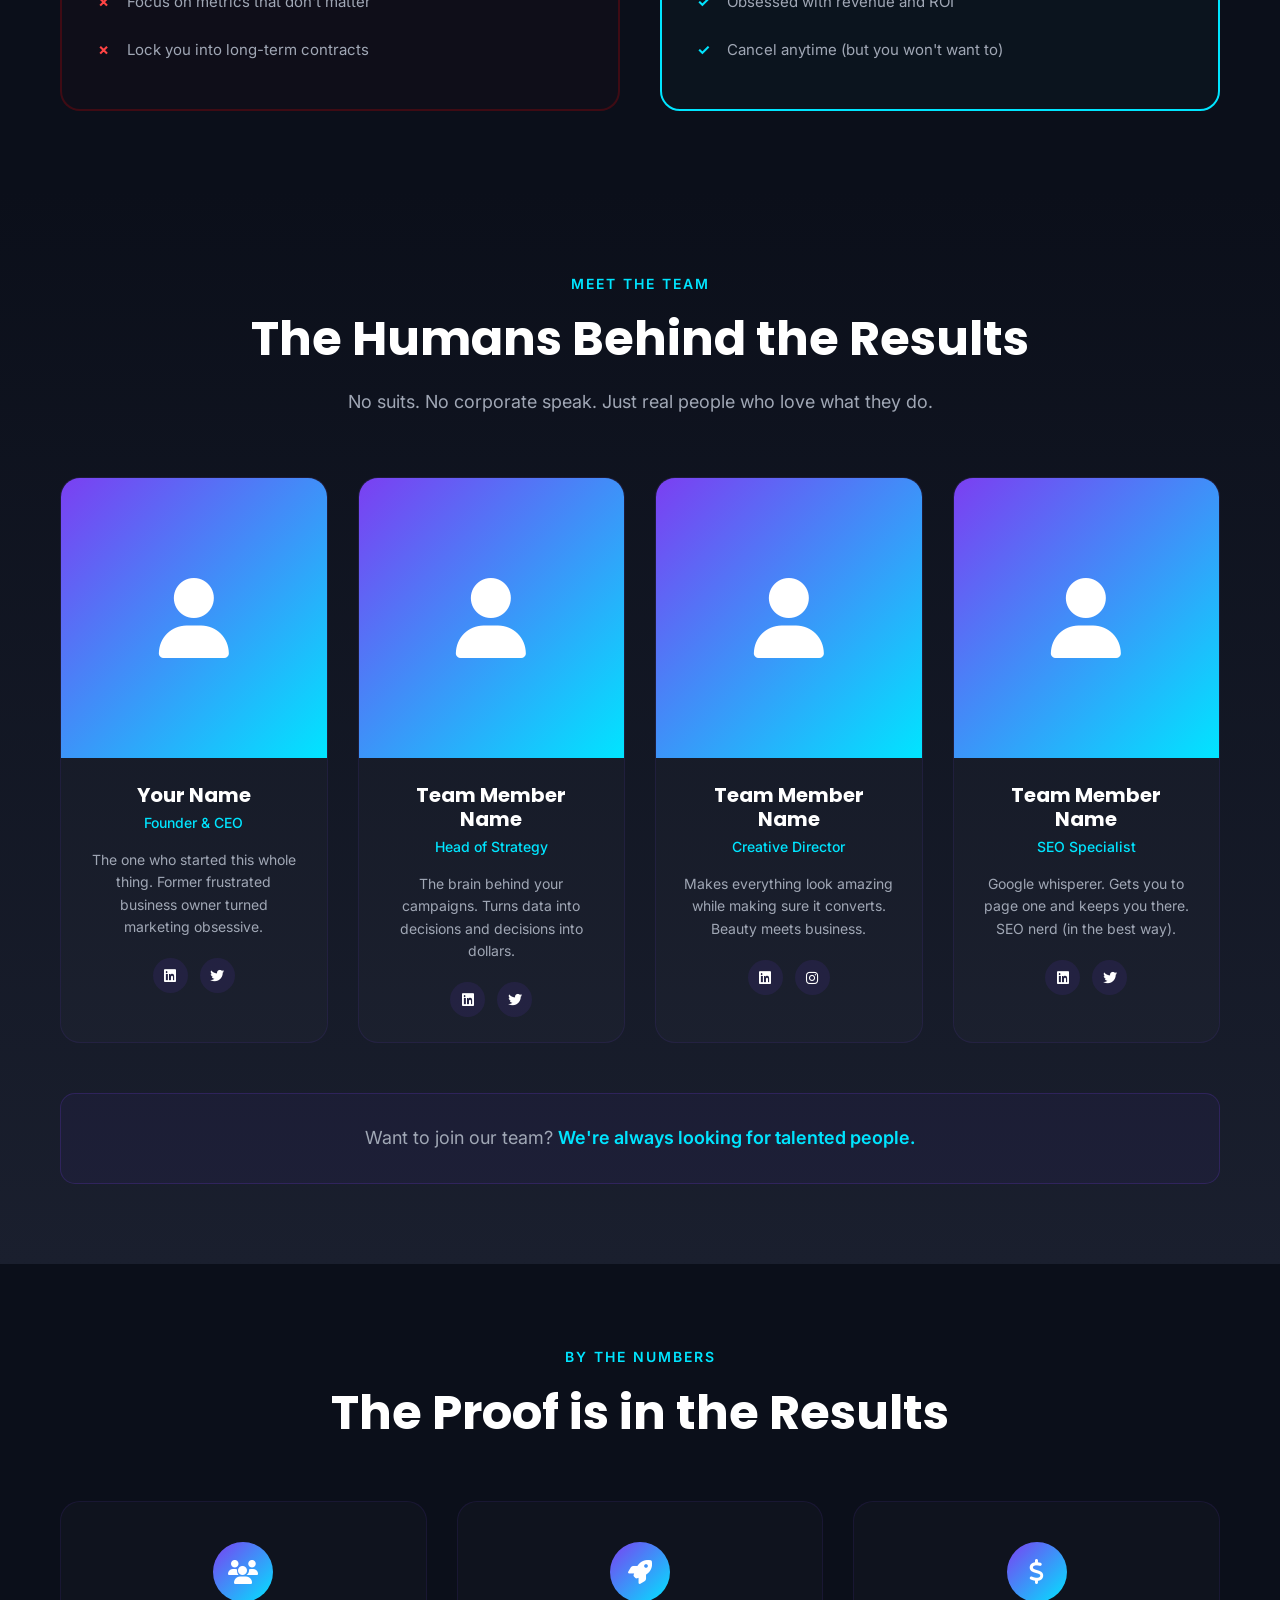
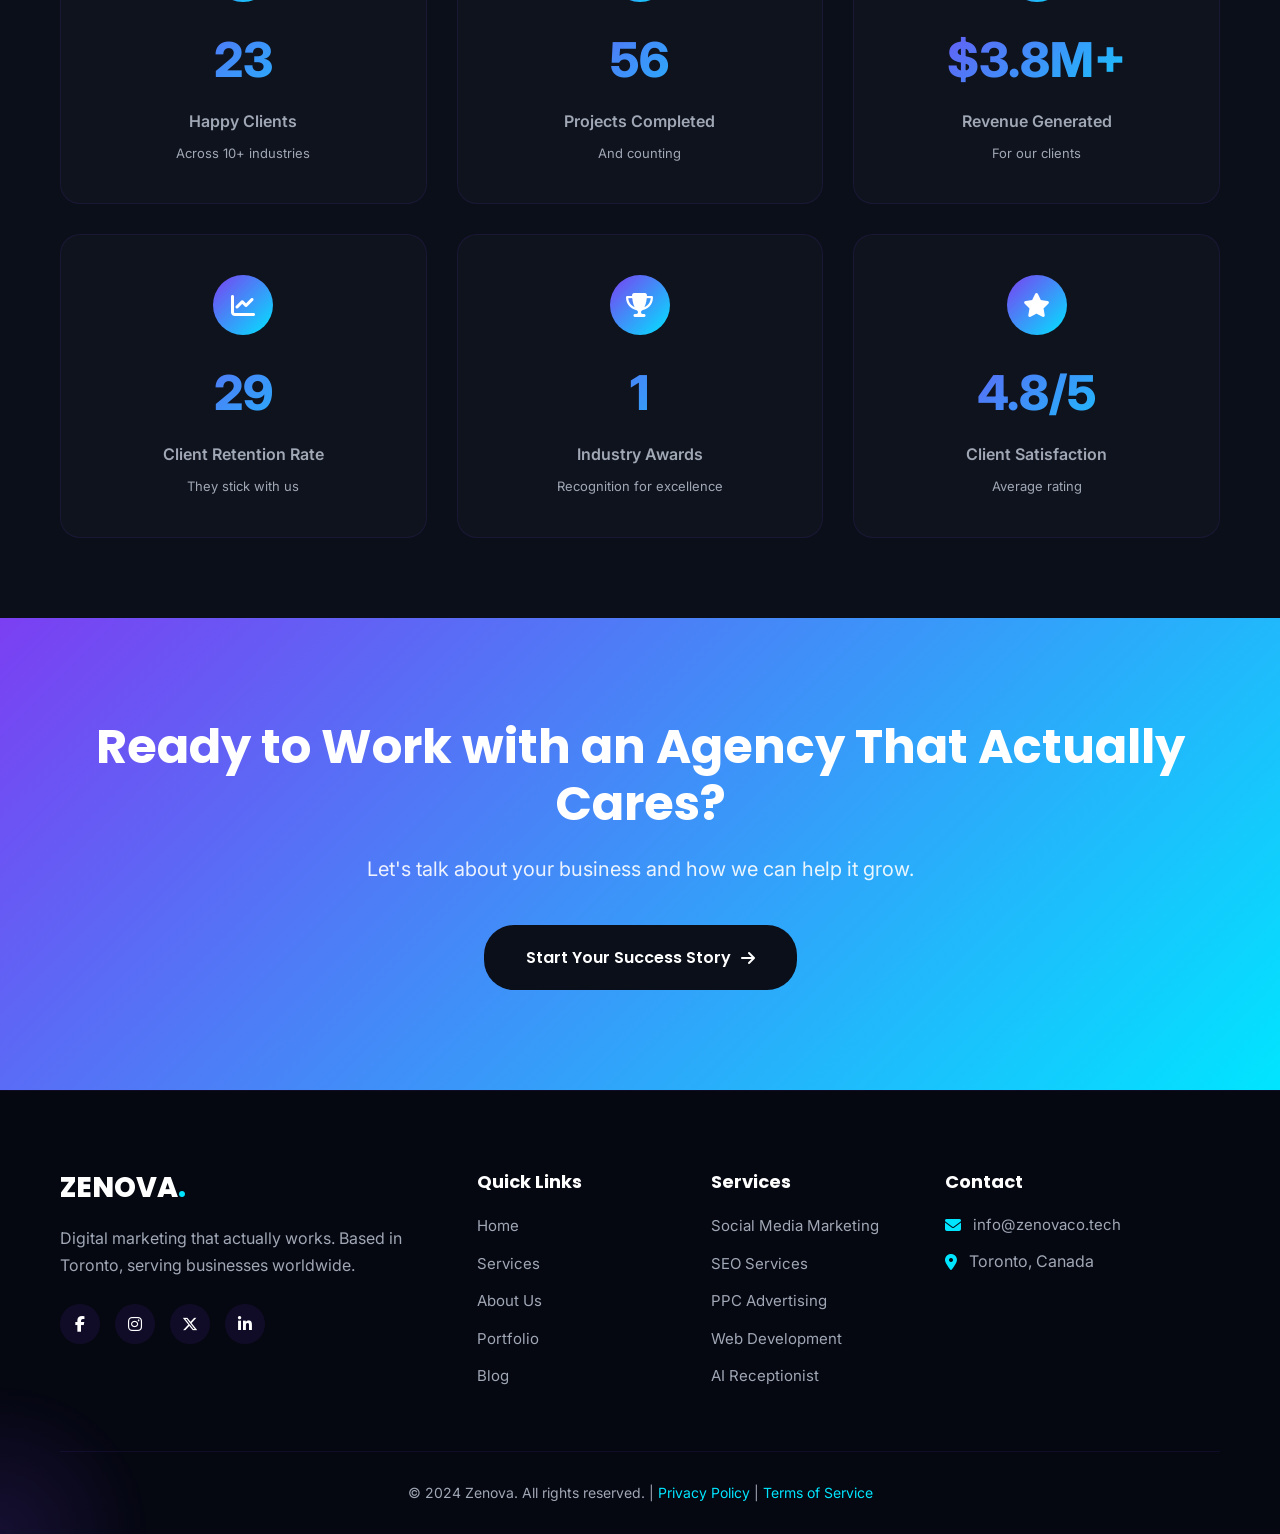
==== commit 4a52667f: "Fix: add proper favicon.svg for Google Search indexing" ====
--- a/about.html
+++ b/about.html
@@ -1,4 +1,4 @@
-<!DOCTYPE html>
+﻿<!DOCTYPE html>
 <html lang="en">
 <head>
     <meta charset="UTF-8">
@@ -30,7 +30,9 @@
     <title>About Us | Zenova - Real Marketing, Real Results</title>
     
     <!-- Glowing "Z" Favicon -->
-<link rel="icon" href="data:image/svg+xml,<svg xmlns='http://www.w3.org/2000/svg' viewBox='0 0 100 100'><defs><linearGradient id='g' x1='0%25' y1='0%25' x2='100%25' y2='100%25'><stop offset='0%25' style='stop-color:%231F8FB3'/><stop offset='100%25' style='stop-color:%232EC7FF'/></linearGradient><filter id='glow'><feGaussianBlur stdDeviation='2' result='blur'/><feMerge><feMergeNode in='blur'/><feMergeNode in='SourceGraphic'/></feMerge></filter></defs><rect width='100' height='100' fill='%230B0F14'/><text x='50' y='54' dominant-baseline='middle' text-anchor='middle' font-family='system-ui' font-size='72' font-weight='800' fill='url(%23g)' filter='url(%23glow)'>Z</text></svg>">
+<link rel="icon" type="image/svg+xml" href="favicon.svg">
+    <link rel="shortcut icon" href="favicon.svg">
+    <link rel="apple-touch-icon" href="favicon.svg">
     
     <!-- Google Fonts -->
     <link rel="preconnect" href="https://fonts.googleapis.com">
@@ -555,3 +557,4 @@
 </body>
 
 </html>
+
--- a/css/main.css
+++ b/css/main.css
@@ -478,14 +478,14 @@
    ======================================== */
 
 .services-preview {
-    padding: 120px 0;
+    padding: 60px 0;
     background: var(--gradient-dark);
 }
 
 .services-grid {
     display: grid;
     grid-template-columns: repeat(auto-fit, minmax(320px, 1fr));
-    gap: 30px;
+    gap: 60px 30px;
 }
 
 .service-card {
@@ -549,7 +549,7 @@
    ======================================== */
 
 .why-us {
-    padding: 120px 0;
+    padding: 60px 0;
 }
 
 .why-us-content {
@@ -871,6 +871,7 @@
     grid-template-columns: 2fr 1fr;
     gap: 50px;
     margin-bottom: 40px;
+    align-items: center;
 }
 
 .service-intro {
@@ -959,6 +960,7 @@
     display: flex;
     align-items: center;
     justify-content: center;
+    width: 100%;
 }
 
 .service-visual-placeholder {
